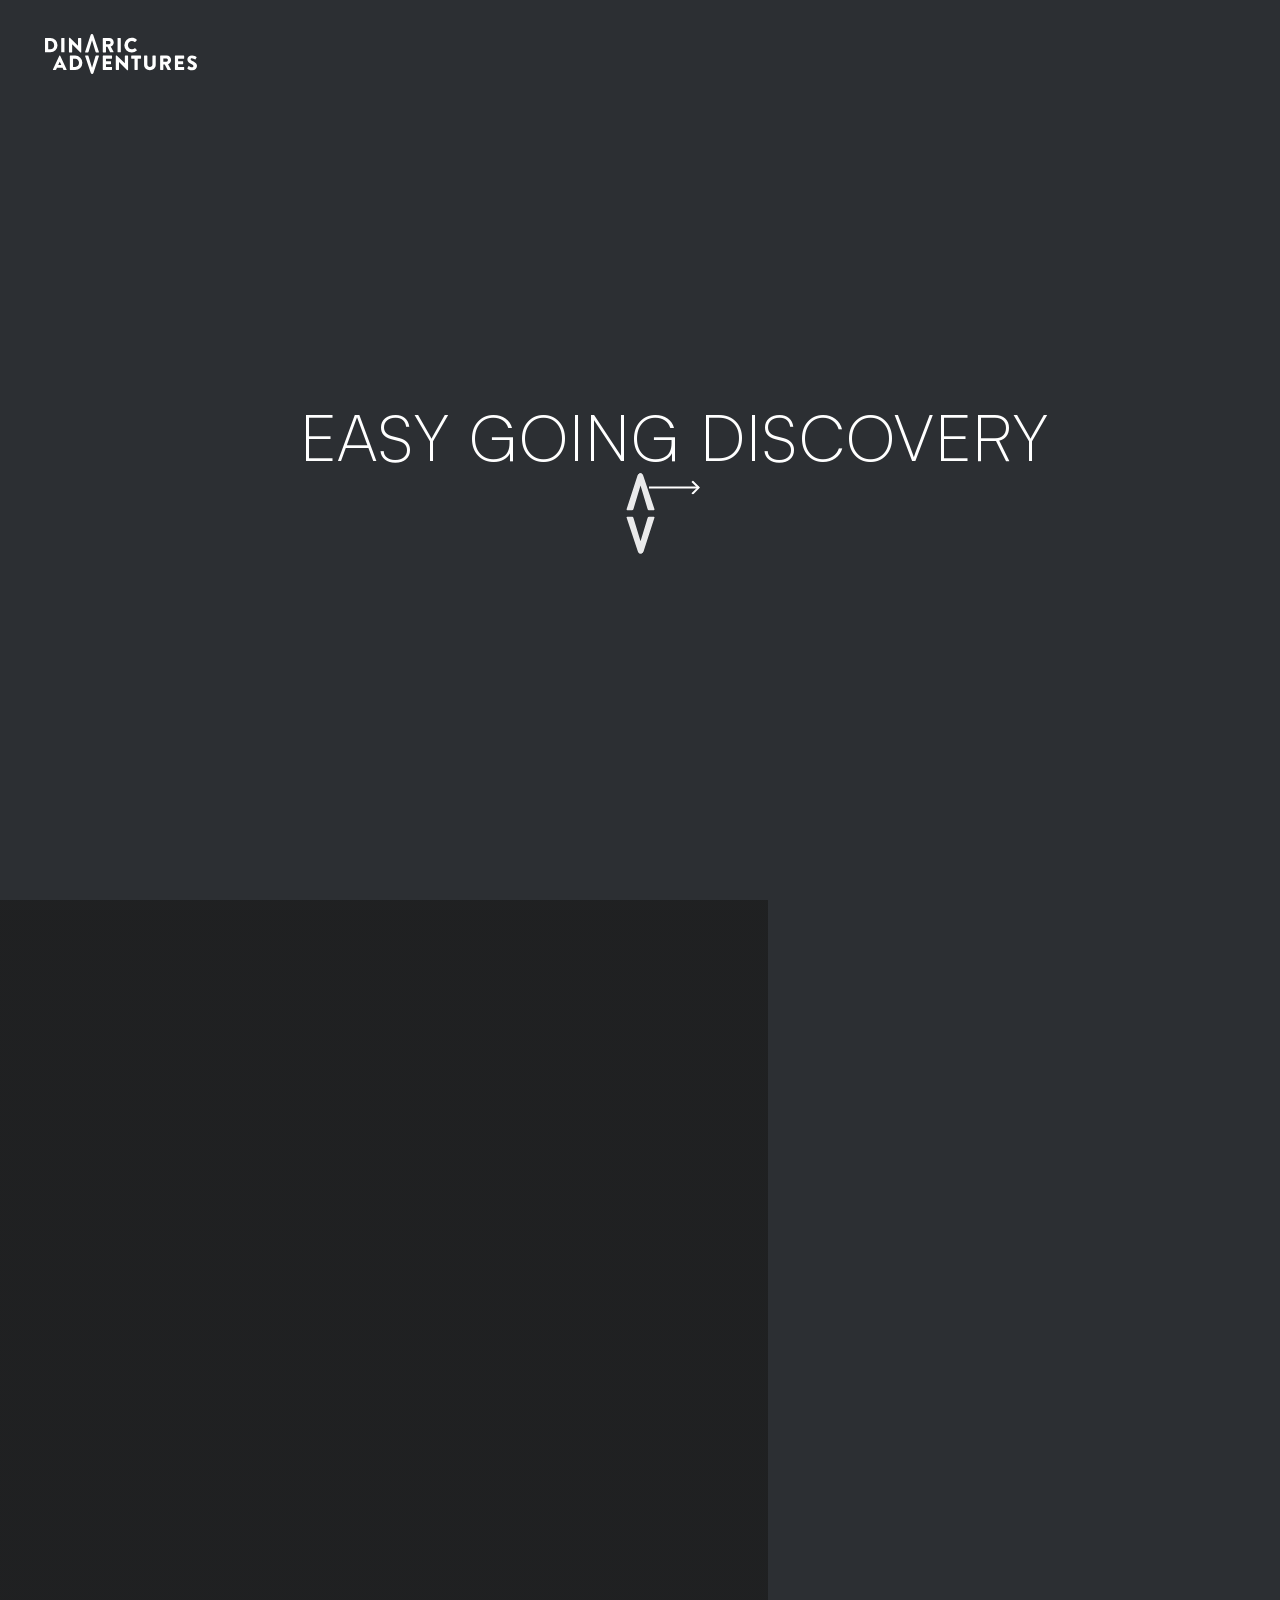
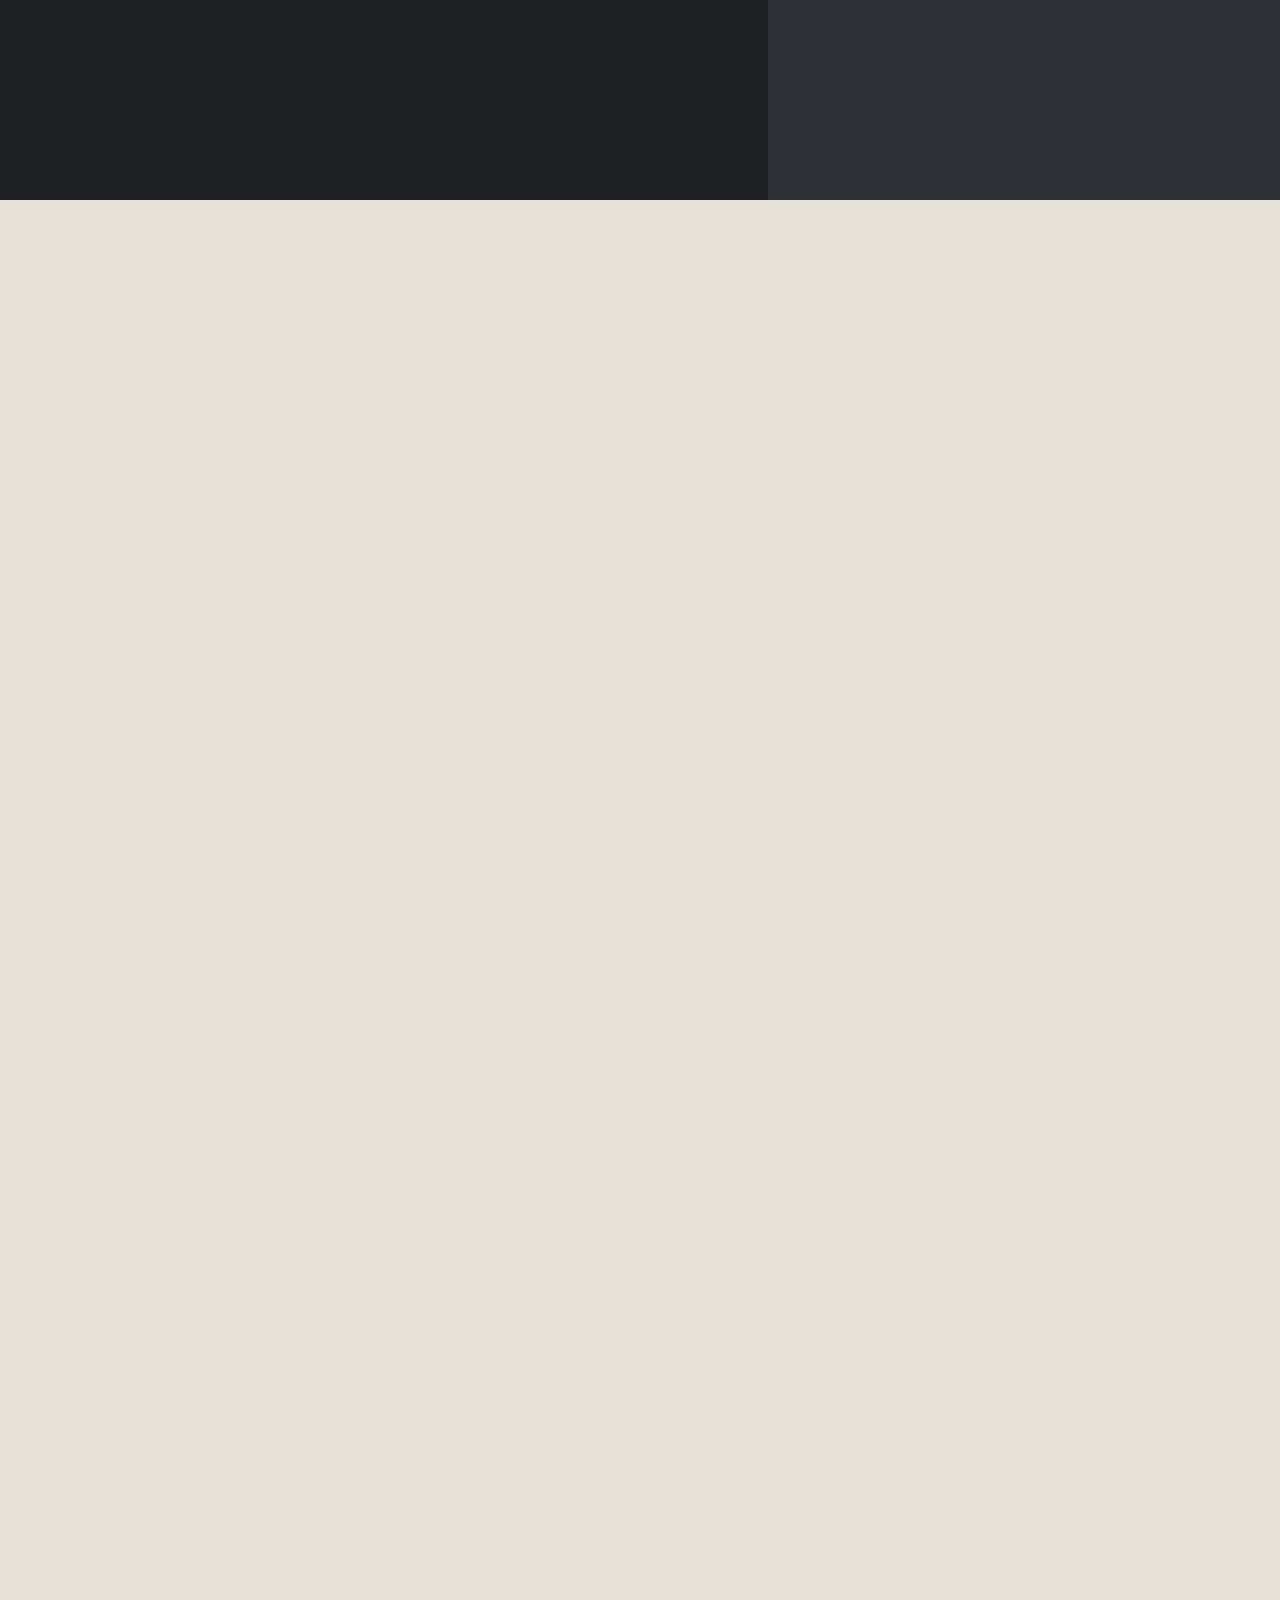
==== index.html @ a1df444c "remove home_enquire section from homepage" ====
<!DOCTYPE html>
<html lang="en-US" class="no-js">


<meta http-equiv="content-type" content="text/html;charset=UTF-8" />
<head>
<meta http-equiv="content-type" content="text/html;charset=UTF-8" />
  <meta http-equiv="ScreenOrientation" content="autoRotate:disabled">
  <meta name="viewport" content="width=device-width, initial-scale=1.0">
  <meta http-equiv="X-UA-Compatible" content="IE=edge">
  <title>Lorem Ipsum Dolor Sit Amet</title>
  <meta name="description" content="Premium journey design in lorem &amp; ipsum — curated stays, villas, private tours, signature moments, private drivers and concierge support." />
<!--Fonts Adobe-->
<link rel="preload" as="image" href="assets/images/logo-dinaric-vertical.svg" fetchpriority="high" type="image/svg+xml">
  <script>
    (function() {
      document.documentElement.className = 'js';
    })();
  </script>
<meta name='robots' content='index, follow, max-image-preview:large, max-snippet:-1, max-video-preview:-1' />




<style id='wp-img-auto-sizes-contain-inline-css' type='text/css'>
img:is([sizes=auto i],[sizes^="auto," i]){contain-intrinsic-size:3000px 1500px}
/*# sourceURL=wp-img-auto-sizes-contain-inline-css */
</style>
<style id='classic-theme-styles-inline-css' type='text/css'>
/*! This file is auto-generated */
.wp-block-button__link{color:#fff;background-color:#32373c;border-radius:9999px;box-shadow:none;text-decoration:none;padding:calc(.667em + 2px) calc(1.333em + 2px);font-size:1.125em}.wp-block-file__button{background:#32373c;color:#fff;text-decoration:none}
/*# sourceURL=/wp-includes/css/classic-themes.min.css */
</style>
<link rel='stylesheet' id='swiper-css' href='assets/css/swiper-bundle.min.css' type='text/css' media='all' />
<link rel='stylesheet' id='aos-css' href='assets/css/aos.css' type='text/css' media='all' />
<link rel='stylesheet' id='fancybox-css' href='assets/css/fancybox.css' type='text/css' media='all' />
<link rel='stylesheet' id='flatpickr-css' href='assets/css/flatpickr.min.css' type='text/css' media='all' />
<link rel='stylesheet' id='theme-css-css' href='assets/css/theme.css' type='text/css' media='all' />
<link rel='stylesheet' id='brand-fonts-css' href='assets/css/brand-fonts.css' type='text/css' media='all' />
<link rel='stylesheet' id='brand-theme-css' href='assets/css/brand-theme.css' type='text/css' media='all' />
<link rel='stylesheet' id='mode-selector-css' href='assets/css/mode-selector.css' type='text/css' media='all' />
<script type="text/javascript" fetchpriority="high" src="assets/js/jquery.min.js" id="jquery-js"></script>
<script type="text/javascript" defer src="assets/js/flatpickr.min.js" id="flatpickr-js"></script>
<script type="text/javascript" src="assets/js/swiper-bundle.min.js" id="swiper-js"></script>
<link rel="icon" href="assets/images/logo-dinaric-vertical.svg" sizes="32x32" type="image/svg+xml" />
<link rel="icon" href="assets/images/logo-dinaric-vertical.svg" sizes="192x192" type="image/svg+xml" />
<link rel="apple-touch-icon" href="assets/images/logo-dinaric-vertical.svg" />
<meta name="msapplication-TileImage" content="assets/images/logo-dinaric-vertical.svg" />
		<style type="text/css" id="wp-custom-css">
			/* #dialog-enquire #enquire-close {
position: absolute;
right: 50px;
top: 50px;
background-color: transparent;
border: none;
padding: 0px;
cursor: pointer;
z-index: 1;
} */
.thank_signature {
	text-align: center;
	font-family: "Satoshi", sans-serif!important;
	color: #B89A6A!important;
	font-size: 70px!important;
}

@media(max-width: 768px) {
	.thank_signature {
		font-size: 55px!important;
	}
}

#destination .wrapper .heading-wrappers .post-title {
	transition: all 1s ease-in-out;
}
#home_tours .pagination .progressbar-background{
	transition: width 1s ease-in-out!important;

}


#destination_page_featured {
	background-size:  cover;
}


.single-portfolio #portfolio_about .wrapper .floating-marquee .wrapperRollingText .rollingText {
	font-size: clamp(3.4375rem, calc(-4.625rem + 35.8333vw), 16.875rem);align-content}


.flatpickr-time input {
	font-size: 21px !important;
}

#newsletter_form {
	display: none;
}

/* #fd-form-6908b935591fe2485bd018ce {
display: none !important;
} */





#wpc-filter-range-form-4592 .wpc-filters-range-wrapper .wpc-filters-range-column.wpc-filters-range-min-column,
#wpc-filter-range-form-4592 .wpc-filters-range-wrapper .wpc-filters-range-column.wpc-filters-range-max-column {
	input {border: 0};
}
#newsletter_form p {
	font-family: "Satoshi", sans-serif;
}

fieldset.hidden-fields-container {
	border: none;
	padding: 0;
}

.page-template-tmpl_accommodation #resort-list .wrapper .front_filters .filter-set dialog#dialog-filter {
	height: 100%;
}

.page-template-tmpl_accommodation #resort-list .wrapper .front_filters .filter-set dialog#dialog-filter form .d-flex-form {
	height: calc(100vh - 150px - 2em);
}

body {
	-webkit-overflow-scrolling: touch;
}

/* .safari.keyboard .swiper-service dialog[open] {
bottom: 270px;
} */


body.single-resort #ask-your-concierge[data-villas] .inner-content .col-2 .col-left .signature {
	transform: translate(-45%, -50%) !important;
}

.grecaptcha-badge {
	display: none !important;
}


body.single-resort #ask-your-concierge[data-villas] {
		--text-clr: #2C2F33!important;
}

				</style>
		<style id='global-styles-inline-css' type='text/css'>
:root{--wp--preset--aspect-ratio--square: 1;--wp--preset--aspect-ratio--4-3: 4/3;--wp--preset--aspect-ratio--3-4: 3/4;--wp--preset--aspect-ratio--3-2: 3/2;--wp--preset--aspect-ratio--2-3: 2/3;--wp--preset--aspect-ratio--16-9: 16/9;--wp--preset--aspect-ratio--9-16: 9/16;--wp--preset--color--black: #000000;--wp--preset--color--cyan-bluish-gray: #abb8c3;--wp--preset--color--white: #ffffff;--wp--preset--color--pale-pink: #f78da7;--wp--preset--color--vivid-red: #cf2e2e;--wp--preset--color--luminous-vivid-orange: #ff6900;--wp--preset--color--luminous-vivid-amber: #fcb900;--wp--preset--color--light-green-cyan: #7bdcb5;--wp--preset--color--vivid-green-cyan: #00d084;--wp--preset--color--pale-cyan-blue: #8ed1fc;--wp--preset--color--vivid-cyan-blue: #0693e3;--wp--preset--color--vivid-purple: #9b51e0;--wp--preset--gradient--vivid-cyan-blue-to-vivid-purple: linear-gradient(135deg,rgb(6,147,227) 0%,rgb(155,81,224) 100%);--wp--preset--gradient--light-green-cyan-to-vivid-green-cyan: linear-gradient(135deg,rgb(122,220,180) 0%,rgb(0,208,130) 100%);--wp--preset--gradient--luminous-vivid-amber-to-luminous-vivid-orange: linear-gradient(135deg,rgb(252,185,0) 0%,rgb(255,105,0) 100%);--wp--preset--gradient--luminous-vivid-orange-to-vivid-red: linear-gradient(135deg,rgb(255,105,0) 0%,rgb(207,46,46) 100%);--wp--preset--gradient--very-light-gray-to-cyan-bluish-gray: linear-gradient(135deg,rgb(238,238,238) 0%,rgb(169,184,195) 100%);--wp--preset--gradient--cool-to-warm-spectrum: linear-gradient(135deg,rgb(74,234,220) 0%,rgb(151,120,209) 20%,rgb(207,42,186) 40%,rgb(238,44,130) 60%,rgb(251,105,98) 80%,rgb(254,248,76) 100%);--wp--preset--gradient--blush-light-purple: linear-gradient(135deg,rgb(255,206,236) 0%,rgb(152,150,240) 100%);--wp--preset--gradient--blush-bordeaux: linear-gradient(135deg,rgb(254,205,165) 0%,rgb(254,45,45) 50%,rgb(107,0,62) 100%);--wp--preset--gradient--luminous-dusk: linear-gradient(135deg,rgb(255,203,112) 0%,rgb(199,81,192) 50%,rgb(65,88,208) 100%);--wp--preset--gradient--pale-ocean: linear-gradient(135deg,rgb(255,245,203) 0%,rgb(182,227,212) 50%,rgb(51,167,181) 100%);--wp--preset--gradient--electric-grass: linear-gradient(135deg,rgb(202,248,128) 0%,rgb(113,206,126) 100%);--wp--preset--gradient--midnight: linear-gradient(135deg,rgb(2,3,129) 0%,rgb(40,116,252) 100%);--wp--preset--font-size--small: 13px;--wp--preset--font-size--medium: 20px;--wp--preset--font-size--large: 36px;--wp--preset--font-size--x-large: 42px;--wp--preset--spacing--20: 0.44rem;--wp--preset--spacing--30: 0.67rem;--wp--preset--spacing--40: 1rem;--wp--preset--spacing--50: 1.5rem;--wp--preset--spacing--60: 2.25rem;--wp--preset--spacing--70: 3.38rem;--wp--preset--spacing--80: 5.06rem;--wp--preset--shadow--natural: 6px 6px 9px rgba(0, 0, 0, 0.2);--wp--preset--shadow--deep: 12px 12px 50px rgba(0, 0, 0, 0.4);--wp--preset--shadow--sharp: 6px 6px 0px rgba(0, 0, 0, 0.2);--wp--preset--shadow--outlined: 6px 6px 0px -3px rgb(255, 255, 255), 6px 6px rgb(0, 0, 0);--wp--preset--shadow--crisp: 6px 6px 0px rgb(0, 0, 0);}:where(.is-layout-flex){gap: 0.5em;}:where(.is-layout-grid){gap: 0.5em;}body .is-layout-flex{display: flex;}.is-layout-flex{flex-wrap: wrap;align-items: center;}.is-layout-flex > :is(*, div){margin: 0;}body .is-layout-grid{display: grid;}.is-layout-grid > :is(*, div){margin: 0;}:where(.wp-block-columns.is-layout-flex){gap: 2em;}:where(.wp-block-columns.is-layout-grid){gap: 2em;}:where(.wp-block-post-template.is-layout-flex){gap: 1.25em;}:where(.wp-block-post-template.is-layout-grid){gap: 1.25em;}.has-black-color{color: var(--wp--preset--color--black) !important;}.has-cyan-bluish-gray-color{color: var(--wp--preset--color--cyan-bluish-gray) !important;}.has-white-color{color: var(--wp--preset--color--white) !important;}.has-pale-pink-color{color: var(--wp--preset--color--pale-pink) !important;}.has-vivid-red-color{color: var(--wp--preset--color--vivid-red) !important;}.has-luminous-vivid-orange-color{color: var(--wp--preset--color--luminous-vivid-orange) !important;}.has-luminous-vivid-amber-color{color: var(--wp--preset--color--luminous-vivid-amber) !important;}.has-light-green-cyan-color{color: var(--wp--preset--color--light-green-cyan) !important;}.has-vivid-green-cyan-color{color: var(--wp--preset--color--vivid-green-cyan) !important;}.has-pale-cyan-blue-color{color: var(--wp--preset--color--pale-cyan-blue) !important;}.has-vivid-cyan-blue-color{color: var(--wp--preset--color--vivid-cyan-blue) !important;}.has-vivid-purple-color{color: var(--wp--preset--color--vivid-purple) !important;}.has-black-background-color{background-color: var(--wp--preset--color--black) !important;}.has-cyan-bluish-gray-background-color{background-color: var(--wp--preset--color--cyan-bluish-gray) !important;}.has-white-background-color{background-color: var(--wp--preset--color--white) !important;}.has-pale-pink-background-color{background-color: var(--wp--preset--color--pale-pink) !important;}.has-vivid-red-background-color{background-color: var(--wp--preset--color--vivid-red) !important;}.has-luminous-vivid-orange-background-color{background-color: var(--wp--preset--color--luminous-vivid-orange) !important;}.has-luminous-vivid-amber-background-color{background-color: var(--wp--preset--color--luminous-vivid-amber) !important;}.has-light-green-cyan-background-color{background-color: var(--wp--preset--color--light-green-cyan) !important;}.has-vivid-green-cyan-background-color{background-color: var(--wp--preset--color--vivid-green-cyan) !important;}.has-pale-cyan-blue-background-color{background-color: var(--wp--preset--color--pale-cyan-blue) !important;}.has-vivid-cyan-blue-background-color{background-color: var(--wp--preset--color--vivid-cyan-blue) !important;}.has-vivid-purple-background-color{background-color: var(--wp--preset--color--vivid-purple) !important;}.has-black-border-color{border-color: var(--wp--preset--color--black) !important;}.has-cyan-bluish-gray-border-color{border-color: var(--wp--preset--color--cyan-bluish-gray) !important;}.has-white-border-color{border-color: var(--wp--preset--color--white) !important;}.has-pale-pink-border-color{border-color: var(--wp--preset--color--pale-pink) !important;}.has-vivid-red-border-color{border-color: var(--wp--preset--color--vivid-red) !important;}.has-luminous-vivid-orange-border-color{border-color: var(--wp--preset--color--luminous-vivid-orange) !important;}.has-luminous-vivid-amber-border-color{border-color: var(--wp--preset--color--luminous-vivid-amber) !important;}.has-light-green-cyan-border-color{border-color: var(--wp--preset--color--light-green-cyan) !important;}.has-vivid-green-cyan-border-color{border-color: var(--wp--preset--color--vivid-green-cyan) !important;}.has-pale-cyan-blue-border-color{border-color: var(--wp--preset--color--pale-cyan-blue) !important;}.has-vivid-cyan-blue-border-color{border-color: var(--wp--preset--color--vivid-cyan-blue) !important;}.has-vivid-purple-border-color{border-color: var(--wp--preset--color--vivid-purple) !important;}.has-vivid-cyan-blue-to-vivid-purple-gradient-background{background: var(--wp--preset--gradient--vivid-cyan-blue-to-vivid-purple) !important;}.has-light-green-cyan-to-vivid-green-cyan-gradient-background{background: var(--wp--preset--gradient--light-green-cyan-to-vivid-green-cyan) !important;}.has-luminous-vivid-amber-to-luminous-vivid-orange-gradient-background{background: var(--wp--preset--gradient--luminous-vivid-amber-to-luminous-vivid-orange) !important;}.has-luminous-vivid-orange-to-vivid-red-gradient-background{background: var(--wp--preset--gradient--luminous-vivid-orange-to-vivid-red) !important;}.has-very-light-gray-to-cyan-bluish-gray-gradient-background{background: var(--wp--preset--gradient--very-light-gray-to-cyan-bluish-gray) !important;}.has-cool-to-warm-spectrum-gradient-background{background: var(--wp--preset--gradient--cool-to-warm-spectrum) !important;}.has-blush-light-purple-gradient-background{background: var(--wp--preset--gradient--blush-light-purple) !important;}.has-blush-bordeaux-gradient-background{background: var(--wp--preset--gradient--blush-bordeaux) !important;}.has-luminous-dusk-gradient-background{background: var(--wp--preset--gradient--luminous-dusk) !important;}.has-pale-ocean-gradient-background{background: var(--wp--preset--gradient--pale-ocean) !important;}.has-electric-grass-gradient-background{background: var(--wp--preset--gradient--electric-grass) !important;}.has-midnight-gradient-background{background: var(--wp--preset--gradient--midnight) !important;}.has-small-font-size{font-size: var(--wp--preset--font-size--small) !important;}.has-medium-font-size{font-size: var(--wp--preset--font-size--medium) !important;}.has-large-font-size{font-size: var(--wp--preset--font-size--large) !important;}.has-x-large-font-size{font-size: var(--wp--preset--font-size--x-large) !important;}
/*# sourceURL=global-styles-inline-css */
</style>
</head>

<body data-mode-selector-autostart="true" class="home wp-singular page-template page-template-tmpl_home page-template-tmpl_home-php page page-id-1388 mode-selector-open mode-selector-forced">
  <!-- Pre-paint mode bootstrap: must run inline before overlay markup to avoid first-load flicker when a saved/shared view exists. -->
  <script>
    (function () {
      var key = 'view';
      var validViews = ['adventure', 'discovery'];
      var isValid = function (value) {
        return validViews.indexOf(value) > -1;
      };

      try {
        var queryView = null;
        try {
          queryView = new URLSearchParams(window.location.search).get(key);
        } catch (error) {
          queryView = null;
        }
        queryView = isValid(queryView) ? queryView : null;

        var storedView = localStorage.getItem(key);
        storedView = isValid(storedView) ? storedView : null;

        var view = queryView || storedView;
        if (view) {
          if (queryView) {
            localStorage.setItem(key, queryView);
          }
          document.body.classList.remove('mode-selector-open', 'mode-selector-forced');
          document.body.classList.add('mode-selector-skip-autostart', 'view-' + view);
          document.body.dataset.view = view;
        }
      } catch (error) {
        /* localStorage may be unavailable in private/restricted contexts */
      }
    })();
  </script>
  <div id="mode-selector-overlay" aria-label="Website mode selector">
    <section class="mode-selector-services">
      <div class="services_wrapper">
        <div class="service">
          <a href="#placeholder" data-mode-option="adventure">
            <h2 data-animate-heading>
              ADVENTURE FIRST            <svg xmlns="http://www.w3.org/2000/svg" width="50.987" height="14.208" viewBox="0 0 50.987 14.208">
                <g id="Group_2492" data-name="Group 2492" transform="translate(-1143 -7586.331)">
                  <g id="Icon_feather-arrow-right" data-name="Icon feather-arrow-right" transform="translate(1164.072 7575.435)">
                    <path id="Path_1604" data-name="Path 1604" d="M7.5,18H57.073" transform="translate(-28.573)" fill="none" stroke="#fff" stroke-linejoin="round" stroke-width="2" />
                    <path id="Path_1605" data-name="Path 1605" d="M18,7.5l6.4,6.4-6.4,6.4" transform="translate(4.103 4.103)" fill="none" stroke="#fff" stroke-width="2" />
                  </g>
                </g>
              </svg>
            </h2>
            <img width="1012" height="675" src="assets/images/dinaric-pool/img-133.jpg" class="attachment-large size-large" alt="Lorem Ipsum" decoding="async" srcset="assets/images/dinaric-pool/img-133.jpg 1012w, assets/images/dinaric-pool/img-131.jpg 500w, assets/images/dinaric-pool/img-132.jpg 768w" sizes="(max-width: 1012px) 100vw, 1012px" />
          </a>
        </div>
        <div class="service">
          <a href="#placeholder" data-mode-option="discovery">
            <h2 data-animate-heading>
              EASY GOING DISCOVERY            <svg xmlns="http://www.w3.org/2000/svg" width="50.987" height="14.208" viewBox="0 0 50.987 14.208">
                <g id="Group_2492" data-name="Group 2492" transform="translate(-1143 -7586.331)">
                  <g id="Icon_feather-arrow-right" data-name="Icon feather-arrow-right" transform="translate(1164.072 7575.435)">
                    <path id="Path_1604" data-name="Path 1604" d="M7.5,18H57.073" transform="translate(-28.573)" fill="none" stroke="#fff" stroke-linejoin="round" stroke-width="2" />
                    <path id="Path_1605" data-name="Path 1605" d="M18,7.5l6.4,6.4-6.4,6.4" transform="translate(4.103 4.103)" fill="none" stroke="#fff" stroke-width="2" />
                  </g>
                </g>
              </svg>
            </h2>
            <img width="1012" height="675" src="assets/images/dinaric-pool/img-018.jpg" class="attachment-large size-large" alt="Lorem Ipsum" decoding="async" srcset="assets/images/dinaric-pool/img-018.jpg 1012w, assets/images/dinaric-pool/img-016.jpg 500w, assets/images/dinaric-pool/img-017.jpg 768w" sizes="(max-width: 1012px) 100vw, 1012px" />
          </a>
        </div>
      </div>
    </section>
    <div class="mode-selector-compass" aria-hidden="true">
      <img src="assets/images/mode-selector/compass-arrow.svg" alt="">
    </div>
    <button id="mode-selector-close" class="mode-selector-close is-active" type="button" aria-label="Close mode selector">
      <span class="line"></span>
      <span class="line"></span>
      <span class="line"></span>
    </button>
  </div>
  

  <!-- <div class="site"> -->
      <header class="site-header">
      <div class="header_wrapper">
    <div class="wrapper">
          <div class="header_right mobile-menu-button-wrapper">
        <div class="menu_button_wrapper">
          <button class="menu_button" id="hamburger" aria-label="nav-menu">
            <span class="line"></span>
            <span class="line"></span>
            <span class="line"></span>
          </button>
        </div>
      </div>
      <div class="header_left">
        <a href="#placeholder" class="logo-wrapper">
          <img class="logo-img" src="assets/images/logo-dinaric-vertical.svg" alt="Lorem Logo" width="140" height="66">
        </a>
              </div>
          <div class="header_right">
        
        <div class="menu_button_wrapper">
          <button class="menu_button" id="hamburger" aria-label="nav-menu">
            <span class="line"></span>
            <span class="line"></span>
            <span class="line"></span>
          </button>
        </div>
        <button id="mode-selector-open" class="header-book mode-selector-trigger" type="button" aria-label="Open mode selector">
          <img class="mode-selector-trigger__icon" src="assets/images/mode-selector/mode-selector-trigger.svg" alt="" aria-hidden="true">
        </button>
      </div>
        </div>
  </div>
  <div class="headermenu">
    <div id="menu-image-container">
      <div class="default-bg" style="background-image: url('assets/images/dinaric-pool/img-015.jpg');"></div>
    </div>

    <div class="menu-left">
      <div class="menu-navigation-main-menu-container"><ul id="menu-navigation-main-menu" class="menu"><li id="menu-item-1974" class="menu-item menu-item-type-post_type menu-item-object-page menu-item-1974"><a href="#placeholder">Lorem Ipsum &#038; Dolor Sit<div class="item_image" data-image="assets/images/dinaric-pool/img-129.jpg"></div></a></li>
<li id="menu-item-1929" class="menu-item menu-item-type-post_type menu-item-object-page menu-item-1929"><a href="#placeholder">Amet Consectetur &#038; Adipiscing Elit<div class="item_image" data-image="assets/images/dinaric-pool/img-071.jpg"></div></a></li>
<li id="menu-item-2470" class="menu-item menu-item-type-post_type menu-item-object-page menu-item-2470"><a href="#placeholder">Sed Do &#038; Eiusmod Tempor<div class="item_image" data-image="assets/images/dinaric-pool/img-147.jpg"></div></a></li>
<li id="menu-item-2411" class="menu-item menu-item-type-post_type menu-item-object-page menu-item-2411"><a href="#placeholder">Incididunt &#038; Ut Labore<div class="item_image" data-image="assets/images/dinaric-pool/img-019.jpg"></div></a></li>
<li id="menu-item-11080" class="menu-item menu-item-type-post_type menu-item-object-page menu-item-11080"><a href="#placeholder">Dolore Magna Aliqua<div class="item_image" data-image="assets/images/dinaric-pool/img-130.jpg"></div></a></li>
<li id="menu-item-2003" class="menu-item menu-item-type-post_type menu-item-object-page menu-item-2003"><a href="#placeholder">Ut Enim Ad Minim<div class="item_image" data-image="assets/images/dinaric-pool/img-003.jpg"></div></a></li>
</ul></div>    </div>
    <div class="menu-right">
      <div class="menu-navigation-main-menu-container"><ul id="menu-navigation-main-menu-1" class="menu"><li class="menu-item menu-item-type-post_type menu-item-object-page menu-item-1974"><a href="#placeholder">Lorem Ipsum &#038; Dolor Sit</a></li>
<li class="menu-item menu-item-type-post_type menu-item-object-page menu-item-1929"><a href="#placeholder">Amet Consectetur &#038; Adipiscing Elit</a></li>
<li class="menu-item menu-item-type-post_type menu-item-object-page menu-item-2470"><a href="#placeholder">Sed Do &#038; Eiusmod Tempor</a></li>
<li class="menu-item menu-item-type-post_type menu-item-object-page menu-item-2411"><a href="#placeholder">Incididunt &#038; Ut Labore</a></li>
<li class="menu-item menu-item-type-post_type menu-item-object-page menu-item-11080"><a href="#placeholder">Dolore Magna Aliqua</a></li>
<li class="menu-item menu-item-type-post_type menu-item-object-page menu-item-2003"><a href="#placeholder">Ut Enim Ad Minim</a></li>
</ul></div>      <div class="menu-navigation-secondary-menu-container"><ul id="menu-navigation-secondary-menu" class="menu"><li id="menu-item-3485" class="menu-item menu-item-type-post_type menu-item-object-page menu-item-3485"><a href="#placeholder">Lorem Ipsum</a></li>
<li id="menu-item-4380" class="menu-item menu-item-type-post_type menu-item-object-page menu-item-4380"><a href="#placeholder">Dolor Sit</a></li>
<li id="menu-item-1933" class="menu-item menu-item-type-post_type menu-item-object-page menu-item-1933"><a href="#placeholder">Amet Elit</a></li>
<li id="menu-item-1932" class="menu-item menu-item-type-post_type menu-item-object-page menu-item-1932"><a href="#placeholder">Consectetur</a></li>
</ul></div>      <div class="menu-right-bottom">
        <div class="menu-contact">
                      <a href="#placeholder" target="_blank">Lorem.
              Phone Placeholder</a>
                                <a href="#placeholder" target="_blank">E.
              Email Placeholder</a>
                  </div>
        <div class="menu-socials">
                      <a class="link" data-social-text href="#placeholder" target="_blank">
              lorem            </a>
                                <a class="link" data-social-text href="#placeholder" target="_blank">
              ipsum            </a>
                                <a class="link" data-social-text href="#placeholder" target="_blank">
              dolor            </a>
                                <a class="link" data-social-text href="#placeholder" target="_blank">
              amet            </a>
                            </div>
      </div>
    </div>
  </div>
  </div>
  </header>

  <!-- Share Icon Start -->
    <!-- Share Icon End -->

  
  <div id="smooth-wrapper" class="site-content">
    <div id="smooth-content" class="primary content-area" style="padding-top: 1px; margin-top: -1px;">
<main id="main" class="site-main">
    <section id="home_featured">
  
                <div class="featured_background">
        <!--
        <video
          src="#placeholder-video"
          playsinline
          autoplay
          muted
          loop
          poster="assets/images/dinaric-pool/img-046.jpg">
        </video>
        -->
        <img class="featured-media-image" src="assets/images/dinaric-pool/img-046.jpg" alt="Featured background" loading="eager" fetchpriority="high">
            <div class="title">
        <h1 data-animate-heading>LOREM IPSUM<br>DOLOR SIT</h1>
      </div>

      <div class="link_url" data-aos="zoom-in" data-aos-duration="1200" data-aos-once="true">
        <a id="inspire-BtnOpen" class="inspire-open btn btn-white" data-aos="custom" data-aos-once="true" href="#placeholder">
          LOREM IPSUM DOLOR          <span class="left_brd"></span>
          <span class="right_brd"></span>
          <span class="top_brd"></span>
          <span class="bottom_brd"></span>
        </a>
      </div>
      </div>


    </section><section id="home_about">
      <div class="home_about_wrapper">
      <div class="image" data-aos="custom">
                  <img width="1280" height="1920" src="assets/images/dinaric-pool/img-150.jpg" class="home-about-img" alt="Lorem Ipsum" decoding="async" fetchpriority="high" srcset="assets/images/dinaric-pool/img-150.jpg 1280w" sizes="(max-width: 1280px) 100vw, 1280px" />              </div>
      <div class="info">
        <div class="title">
          <h2 data-animate-heading>LOREM IPSUM.<br>DOLOR SIT.</h2>
        </div>
        <div class="text" data-aos="fade-up" data-aos-duration="1200" data-aos-delay="500" data-aos-once="true">
          <p>Lorem ipsum dolor sit amet, consectetur adipiscing elit, sed do eiusmod tempor incididunt ut labore et dolore magna aliqua. Ut enim ad minim veniam, quis nostrud exercitation ullamco laboris nisi ut aliquip ex ea commodo consequat.</p>
          <a href="#placeholder" class="arrow_link white">
            <span>
              lorem ipsum              <svg xmlns="http://www.w3.org/2000/svg" width="50.987" height="14.208" viewBox="0 0 50.987 14.208">
                <g id="Group_2492" data-name="Group 2492" transform="translate(-1143 -7586.331)">
                  <g id="Icon_feather-arrow-right" data-name="Icon feather-arrow-right" transform="translate(1164.072 7575.435)">
                    <path id="Path_1604" data-name="Path 1604" d="M7.5,18H57.073" transform="translate(-28.573)" fill="none" stroke="#fff" stroke-linejoin="round" stroke-width="2"/>
                    <path id="Path_1605" data-name="Path 1605" d="M18,7.5l6.4,6.4-6.4,6.4" transform="translate(4.103 4.103)" fill="none" stroke="#fff" stroke-width="2"/>
                  </g>
                </g>
              </svg>
            </span>
          </a>
        </div>
      </div>
    </div>
  </section>
<section id="home_agents">
      <div class="home_agents">
      <div class="agent_left" data-speed="clamp(1.3)">
                  <img width="683" height="1024" src="assets/images/dinaric-pool/img-006.jpg" class="agent-left-img" alt="Lorem Ipsum" data-aos="zoom-in" data-aos-duration="1500" data-aos-once="true" decoding="async" srcset="assets/images/dinaric-pool/img-006.jpg 683w, assets/images/dinaric-pool/img-005.jpg 333w, assets/images/dinaric-pool/img-007.jpg 768w, assets/images/dinaric-pool/img-004.jpg 1024w, assets/images/dinaric-pool/img-008.jpg 1280w" sizes="(max-width: 683px) 100vw, 683px" />          <span>Lorem Ipsum</span>
              </div>

      <div class="info" data-aos="zoom-out" data-aos-duration="1500" data-aos-delay="200" data-aos-once="true">
        <div class="title">
          <h2 class="h1">LOREM IPSUM<br>DOLOR SIT AMET</h2>
        </div>
        <div class="text">
          <p>Lorem ipsum dolor sit amet, consectetur adipiscing elit, sed do eiusmod tempor incididunt ut labore et dolore magna aliqua. Ut enim ad minim veniam, quis nostrud exercitation ullamco laboris nisi ut aliquip ex ea commodo consequat.</p>
        </div>
      </div>

      <div class="agent_right" data-speed="clamp(1.3)">
                  <img width="683" height="1024" src="assets/images/dinaric-pool/img-003.jpg" class="agent-right-img" alt="Lorem Ipsum" data-aos="zoom-in" data-aos-duration="1500" data-aos-once="true" decoding="async" srcset="assets/images/dinaric-pool/img-003.jpg 683w, assets/images/dinaric-pool/img-002.jpg 333w, assets/images/dinaric-pool/img-004.jpg 768w, assets/images/dinaric-pool/img-001.jpg 1024w, assets/images/dinaric-pool/img-005.jpg 1280w" sizes="(max-width: 683px) 100vw, 683px" />          <span>Dolor Sit</span>
              </div>
    </div>
  </section>
   <section id="travel_experiences_slider" data-post-page>
      <div class="travel_swipe">
         <div class="swiper-wrapper">
                           <div class="swiper-slide" style="background-image:url('assets/images/dinaric-pool/img-060.jpg');">
                  <div class="title" data-aos="zoom-in" data-aos-once="true" data-aos-duration="1200" data-aos-easing="ease-in-out">
                     <h3 class="h1" data-animate-heading>
                        LOREM IPSUM DOLOR                     </h3>
                  </div>
                  <div class="image" data-aos-easing="ease-in-out">
                     <p class="crystal white">
                        Lorem ipsum dolor sit amet                     </p>
                     <img width="683" height="1024" src="assets/images/dinaric-pool/img-060.jpg" class="attachment-large size-large" alt="Lorem Ipsum" loading="lazy" decoding="async" srcset="assets/images/dinaric-pool/img-060.jpg 1280w" sizes="auto, (max-width: 683px) 100vw, 683px" />                  </div>
               </div>
                           <div class="swiper-slide" style="background-image:url('assets/images/dinaric-pool/img-082.jpg');">
                  <div class="title" data-aos="zoom-in" data-aos-once="true" data-aos-duration="1200" data-aos-easing="ease-in-out">
                     <h3 class="h1" data-animate-heading>
                        SIT AMET &amp; CONSECTETUR                     </h3>
                  </div>
                  <div class="image" data-aos-easing="ease-in-out">
                     <p class="crystal white">
                        Consectetur adipiscing elit                     </p>
                     <img width="1024" height="683" src="assets/images/dinaric-pool/img-082.jpg" class="attachment-large size-large" alt="Lorem Ipsum" loading="lazy" decoding="async" srcset="assets/images/dinaric-pool/img-082.jpg 1920w" sizes="auto, (max-width: 1024px) 100vw, 1024px" />                  </div>
               </div>
                           <div class="swiper-slide" style="background-image:url('assets/images/dinaric-pool/img-046.jpg');">
                  <div class="title" data-aos="zoom-in" data-aos-once="true" data-aos-duration="1200" data-aos-easing="ease-in-out">
                     <h3 class="h1" data-animate-heading>
                        ADIPISCING ELIT SED DO                     </h3>
                  </div>
                  <div class="image" data-aos-easing="ease-in-out">
                     <p class="crystal white">
                        Sed do eiusmod tempor                     </p>
                     <img width="1024" height="683" src="assets/images/dinaric-pool/img-046.jpg" class="attachment-large size-large" alt="Lorem Ipsum" loading="lazy" decoding="async" srcset="assets/images/dinaric-pool/img-046.jpg 1920w" sizes="auto, (max-width: 1024px) 100vw, 1024px" />                  </div>
               </div>
                           <div class="swiper-slide" style="background-image:url('assets/images/dinaric-pool/img-081.jpg');">
                  <div class="title" data-aos="zoom-in" data-aos-once="true" data-aos-duration="1200" data-aos-easing="ease-in-out">
                     <h3 class="h1" data-animate-heading>
                        EIUSMOD &amp; TEMPOR                     </h3>
                  </div>
                  <div class="image" data-aos-easing="ease-in-out">
                     <p class="crystal white">
                        Incididunt ut labore et dolore                     </p>
                     <img width="1024" height="683" src="assets/images/dinaric-pool/img-081.jpg" class="attachment-large size-large" alt="Lorem Ipsum" loading="lazy" decoding="async" srcset="assets/images/dinaric-pool/img-081.jpg 1920w" sizes="auto, (max-width: 1024px) 100vw, 1024px" />                  </div>
               </div>
                           <div class="swiper-slide" style="background-image:url('assets/images/dinaric-pool/img-102.jpg');">
                  <div class="title" data-aos="zoom-in" data-aos-once="true" data-aos-duration="1200" data-aos-easing="ease-in-out">
                     <h3 class="h1" data-animate-heading>
                        UT LABORE ET DOLORE                     </h3>
                  </div>
                  <div class="image" data-aos-easing="ease-in-out">
                     <p class="crystal white">
                        Magna aliqua ut enim ad minim                     </p>
                     <img width="683" height="1024" src="assets/images/dinaric-pool/img-102.jpg" class="attachment-large size-large" alt="Lorem Ipsum" loading="lazy" decoding="async" srcset="assets/images/dinaric-pool/img-102.jpg 1280w" sizes="auto, (max-width: 683px) 100vw, 683px" />                  </div>
               </div>
                     </div>
      </div>
      <div class="swiper_controls">
         <div class="swiper-button-prev">
            <img src="assets/images/arrow_left.svg"
               alt="Lorem Ipsum">
         </div>
         <div class="swiper-button-next">
            <img src="assets/images/arrow_right.svg"
               alt="Lorem Ipsum">
         </div>
      </div>
   </section>
<section id="home_accommodation">
      <div class="swiper accommodation_swipe" data-cursor-target data-cursor-text="DRAG" data-cursor-active-text="RELEASE">
      <div class="swiper-wrapper">
                  <div class="swiper-slide">
            <div class="left">
              <p data-aos="fade-left" data-aos-once="true" data-aos-duration="1200" data-aos-easing="ease-in-out">
                LOREM IPSUM              </p>
              <h2 class="h1" data-animate-heading data-aos="fade-up" data-aos-once="true" data-aos-duration="1200"
                data-aos-easing="ease-in-out">LOREM IPSUM<br>&amp; DOLOR SIT</h2>
              <div class="image" data-speed='clamp(0.95)'>
                                  <img width="683" height="1024" src="assets/images/dinaric-pool/img-115.jpg" class="attachment-large size-large" alt="Lorem Ipsum" decoding="async" srcset="assets/images/dinaric-pool/img-115.jpg 683w, assets/images/dinaric-pool/img-114.jpg 333w, assets/images/dinaric-pool/img-116.jpg 768w, assets/images/dinaric-pool/img-113.jpg 1024w, assets/images/dinaric-pool/img-117.jpg 1280w" sizes="(max-width: 683px) 100vw, 683px" />                                                  <img class="image-tablet" src="assets/images/dinaric-pool/img-120.jpg" alt="Lorem Ipsum">
                              </div>
            </div>
            <div class="right">
              <div class="image" data-speed="clamp(1.3)">
                                  <img width="683" height="1024" src="assets/images/dinaric-pool/img-120.jpg" class="attachment-large size-large" alt="Lorem Ipsum" decoding="async" srcset="assets/images/dinaric-pool/img-120.jpg 683w, assets/images/dinaric-pool/img-119.jpg 333w, assets/images/dinaric-pool/img-121.jpg 768w, assets/images/dinaric-pool/img-118.jpg 1024w, assets/images/dinaric-pool/img-122.jpg 1280w" sizes="(max-width: 683px) 100vw, 683px" />                              </div>
              <h4 data-animate-heading>Lorem ipsum dolor</h4>
              <div class="text">
                <p>Lorem ipsum dolor sit amet, consectetur adipiscing elit, sed do eiusmod tempor incididunt ut labore et dolore magna aliqua.
<br><br>
Ut enim ad minim veniam, quis nostrud exercitation ullamco laboris nisi ut aliquip ex ea commodo consequat.</p>
              </div>
              <a href="#placeholder" class="arrow_link black"><span>Lorem                  <svg xmlns="http://www.w3.org/2000/svg" width="50.987" height="14.208" viewBox="0 0 50.987 14.208">
                    <g id="Group_2492" data-name="Group 2492" transform="translate(-1143 -7586.331)">
                      <g id="Icon_feather-arrow-right" data-name="Icon feather-arrow-right" transform="translate(1164.072 7575.435)">
                        <path id="Path_1604" data-name="Path 1604" d="M7.5,18H57.073" transform="translate(-28.573)" fill="none" stroke="#2C2F33" stroke-linejoin="round" stroke-width="2" />
                        <path id="Path_1605" data-name="Path 1605" d="M18,7.5l6.4,6.4-6.4,6.4" transform="translate(4.103 4.103)" fill="none" stroke="#2C2F33" stroke-width="2" />
                      </g>
                    </g>
                  </svg>
                </span>
              </a>
            </div>
          </div>
                  <div class="swiper-slide">
            <div class="left">
              <p data-aos="fade-left" data-aos-once="true" data-aos-duration="1200" data-aos-easing="ease-in-out">
                LOREM IPSUM              </p>
              <h2 class="h1" data-animate-heading data-aos="fade-up" data-aos-once="true" data-aos-duration="1200"
                data-aos-easing="ease-in-out">LOREM IPSUM<br>&amp; DOLOR SIT</h2>
              <div class="image" data-speed='clamp(0.95)'>
                                  <img width="1024" height="683" src="assets/images/dinaric-pool/img-103.jpg" class="attachment-large size-large" alt="Lorem Ipsum" decoding="async" srcset="assets/images/dinaric-pool/img-103.jpg 1024w, assets/images/dinaric-pool/img-105.jpg 500w, assets/images/dinaric-pool/img-106.jpg 768w, assets/images/dinaric-pool/img-104.jpg 1536w, assets/images/dinaric-pool/img-107.jpg 1920w" sizes="(max-width: 1024px) 100vw, 1024px" />                                                  <img class="image-tablet" src="assets/images/dinaric-pool/img-108.jpg" alt="Lorem Ipsum">
                              </div>
            </div>
            <div class="right">
              <div class="image" data-speed="clamp(1.3)">
                                  <img width="1024" height="683" src="assets/images/dinaric-pool/img-108.jpg" class="attachment-large size-large" alt="Lorem Ipsum" decoding="async" srcset="assets/images/dinaric-pool/img-108.jpg 1024w, assets/images/dinaric-pool/img-110.jpg 500w, assets/images/dinaric-pool/img-111.jpg 768w, assets/images/dinaric-pool/img-109.jpg 1536w, assets/images/dinaric-pool/img-112.jpg 1920w" sizes="(max-width: 1024px) 100vw, 1024px" />                              </div>
              <h4 data-animate-heading>Sit amet consectetur</h4>
              <div class="text">
                <p>Lorem ipsum dolor sit amet, consectetur adipiscing elit, sed do eiusmod tempor incididunt ut labore et dolore magna aliqua.
<br><br>
Ut enim ad minim veniam, quis nostrud exercitation ullamco laboris nisi ut aliquip ex ea commodo consequat.</p>
              </div>
              <a href="#placeholder" class="arrow_link black"><span>Lorem                  <svg xmlns="http://www.w3.org/2000/svg" width="50.987" height="14.208" viewBox="0 0 50.987 14.208">
                    <g id="Group_2492" data-name="Group 2492" transform="translate(-1143 -7586.331)">
                      <g id="Icon_feather-arrow-right" data-name="Icon feather-arrow-right" transform="translate(1164.072 7575.435)">
                        <path id="Path_1604" data-name="Path 1604" d="M7.5,18H57.073" transform="translate(-28.573)" fill="none" stroke="#2C2F33" stroke-linejoin="round" stroke-width="2" />
                        <path id="Path_1605" data-name="Path 1605" d="M18,7.5l6.4,6.4-6.4,6.4" transform="translate(4.103 4.103)" fill="none" stroke="#2C2F33" stroke-width="2" />
                      </g>
                    </g>
                  </svg>
                </span>
              </a>
            </div>
          </div>
                  <div class="swiper-slide">
            <div class="left">
              <p data-aos="fade-left" data-aos-once="true" data-aos-duration="1200" data-aos-easing="ease-in-out">
                LOREM IPSUM              </p>
              <h2 class="h1" data-animate-heading data-aos="fade-up" data-aos-once="true" data-aos-duration="1200"
                data-aos-easing="ease-in-out">LOREM IPSUM<br>&amp; DOLOR SIT</h2>
              <div class="image" data-speed='clamp(0.95)'>
                                  <img width="683" height="1024" src="assets/images/dinaric-pool/img-150.jpg" class="attachment-large size-large" alt="Lorem Ipsum" decoding="async" srcset="assets/images/dinaric-pool/img-150.jpg 683w, assets/images/dinaric-pool/img-149.jpg 333w, assets/images/dinaric-pool/img-151.jpg 768w, assets/images/dinaric-pool/img-148.jpg 1024w, assets/images/dinaric-pool/img-152.jpg 1280w" sizes="(max-width: 683px) 100vw, 683px" />                                                  <img class="image-tablet" src="assets/images/dinaric-pool/img-153.jpg" alt="Lorem Ipsum">
                              </div>
            </div>
            <div class="right">
              <div class="image" data-speed="clamp(1.3)">
                                  <img width="1024" height="768" src="assets/images/dinaric-pool/img-153.jpg" class="attachment-large size-large" alt="Lorem Ipsum" decoding="async" srcset="assets/images/dinaric-pool/img-153.jpg 1024w, assets/images/dinaric-pool/img-155.jpg 500w, assets/images/dinaric-pool/img-156.jpg 768w, assets/images/dinaric-pool/img-154.jpg 1536w, assets/images/dinaric-pool/img-157.jpg 1920w" sizes="(max-width: 1024px) 100vw, 1024px" />                              </div>
              <h4 data-animate-heading>Adipiscing elit sed do</h4>
              <div class="text">
                <p>Lorem ipsum dolor sit amet, consectetur adipiscing elit, sed do eiusmod tempor incididunt ut labore et dolore magna aliqua.
<br><br>
Ut enim ad minim veniam, quis nostrud exercitation ullamco laboris nisi ut aliquip ex ea commodo consequat.</p>
              </div>
              <a href="#placeholder" class="arrow_link black"><span>Lorem                  <svg xmlns="http://www.w3.org/2000/svg" width="50.987" height="14.208" viewBox="0 0 50.987 14.208">
                    <g id="Group_2492" data-name="Group 2492" transform="translate(-1143 -7586.331)">
                      <g id="Icon_feather-arrow-right" data-name="Icon feather-arrow-right" transform="translate(1164.072 7575.435)">
                        <path id="Path_1604" data-name="Path 1604" d="M7.5,18H57.073" transform="translate(-28.573)" fill="none" stroke="#2C2F33" stroke-linejoin="round" stroke-width="2" />
                        <path id="Path_1605" data-name="Path 1605" d="M18,7.5l6.4,6.4-6.4,6.4" transform="translate(4.103 4.103)" fill="none" stroke="#2C2F33" stroke-width="2" />
                      </g>
                    </g>
                  </svg>
                </span>
              </a>
            </div>
          </div>
                  <div class="swiper-slide">
            <div class="left">
              <p data-aos="fade-left" data-aos-once="true" data-aos-duration="1200" data-aos-easing="ease-in-out">
                LOREM IPSUM              </p>
              <h2 class="h1" data-animate-heading data-aos="fade-up" data-aos-once="true" data-aos-duration="1200"
                data-aos-easing="ease-in-out">LOREM IPSUM<br>&amp; DOLOR SIT</h2>
              <div class="image" data-speed='clamp(0.95)'>
                                  <img width="1024" height="682" src="assets/images/dinaric-pool/img-031.jpg" class="attachment-large size-large" alt="Lorem Ipsum" decoding="async" srcset="assets/images/dinaric-pool/img-031.jpg 1024w, assets/images/dinaric-pool/img-033.jpg 500w, assets/images/dinaric-pool/img-034.jpg 768w, assets/images/dinaric-pool/img-032.jpg 1536w, assets/images/dinaric-pool/img-035.jpg 1801w" sizes="(max-width: 1024px) 100vw, 1024px" />                                                  <img class="image-tablet" src="assets/images/dinaric-pool/img-134.jpg" alt="Lorem Ipsum">
                              </div>
            </div>
            <div class="right">
              <div class="image" data-speed="clamp(1.3)">
                                  <img width="1024" height="819" src="assets/images/dinaric-pool/img-134.jpg" class="attachment-large size-large" alt="Lorem Ipsum" decoding="async" srcset="assets/images/dinaric-pool/img-134.jpg 1024w, assets/images/dinaric-pool/img-136.jpg 500w, assets/images/dinaric-pool/img-137.jpg 768w, assets/images/dinaric-pool/img-135.jpg 1536w, assets/images/dinaric-pool/img-138.jpg 1800w" sizes="(max-width: 1024px) 100vw, 1024px" />                              </div>
              <h4 data-animate-heading>Eiusmod tempor incididunt</h4>
              <div class="text">
                <p>Lorem ipsum dolor sit amet, consectetur adipiscing elit, sed do eiusmod tempor incididunt ut labore et dolore magna aliqua.
<br><br>
Ut enim ad minim veniam, quis nostrud exercitation ullamco laboris nisi ut aliquip ex ea commodo consequat.</p>
              </div>
              <a href="#placeholder" class="arrow_link black"><span>Lorem                  <svg xmlns="http://www.w3.org/2000/svg" width="50.987" height="14.208" viewBox="0 0 50.987 14.208">
                    <g id="Group_2492" data-name="Group 2492" transform="translate(-1143 -7586.331)">
                      <g id="Icon_feather-arrow-right" data-name="Icon feather-arrow-right" transform="translate(1164.072 7575.435)">
                        <path id="Path_1604" data-name="Path 1604" d="M7.5,18H57.073" transform="translate(-28.573)" fill="none" stroke="#2C2F33" stroke-linejoin="round" stroke-width="2" />
                        <path id="Path_1605" data-name="Path 1605" d="M18,7.5l6.4,6.4-6.4,6.4" transform="translate(4.103 4.103)" fill="none" stroke="#2C2F33" stroke-width="2" />
                      </g>
                    </g>
                  </svg>
                </span>
              </a>
            </div>
          </div>
                  <div class="swiper-slide">
            <div class="left">
              <p data-aos="fade-left" data-aos-once="true" data-aos-duration="1200" data-aos-easing="ease-in-out">
                LOREM IPSUM              </p>
              <h2 class="h1" data-animate-heading data-aos="fade-up" data-aos-once="true" data-aos-duration="1200"
                data-aos-easing="ease-in-out">LOREM IPSUM<br>&amp; DOLOR SIT</h2>
              <div class="image" data-speed='clamp(0.95)'>
                                  <img width="1024" height="768" src="assets/images/dinaric-pool/img-036.jpg" class="attachment-large size-large" alt="Lorem Ipsum" decoding="async" srcset="assets/images/dinaric-pool/img-036.jpg 1024w, assets/images/dinaric-pool/img-037.jpeg 500w, assets/images/dinaric-pool/img-038.jpg 768w, assets/images/dinaric-pool/img-039.jpg 1400w" sizes="(max-width: 1024px) 100vw, 1024px" />                                                  <img class="image-tablet" src="assets/images/dinaric-pool/img-125.jpg" alt="Lorem Ipsum">
                              </div>
            </div>
            <div class="right">
              <div class="image" data-speed="clamp(1.3)">
                                  <img width="1024" height="682" src="assets/images/dinaric-pool/img-125.jpg" class="attachment-large size-large" alt="Lorem Ipsum" decoding="async" srcset="assets/images/dinaric-pool/img-125.jpg 1024w, assets/images/dinaric-pool/img-126.jpg 500w, assets/images/dinaric-pool/img-127.jpg 768w, assets/images/dinaric-pool/img-128.jpg 1400w" sizes="(max-width: 1024px) 100vw, 1024px" />                              </div>
              <h4 data-animate-heading>Ut labore et dolore</h4>
              <div class="text">
                <p>Lorem ipsum dolor sit amet, consectetur adipiscing elit, sed do eiusmod tempor incididunt ut labore et dolore magna aliqua.
<br><br>
Ut enim ad minim veniam, quis nostrud exercitation ullamco laboris nisi ut aliquip ex ea commodo consequat.</p>
              </div>
              <a href="#placeholder" class="arrow_link black"><span>Lorem                  <svg xmlns="http://www.w3.org/2000/svg" width="50.987" height="14.208" viewBox="0 0 50.987 14.208">
                    <g id="Group_2492" data-name="Group 2492" transform="translate(-1143 -7586.331)">
                      <g id="Icon_feather-arrow-right" data-name="Icon feather-arrow-right" transform="translate(1164.072 7575.435)">
                        <path id="Path_1604" data-name="Path 1604" d="M7.5,18H57.073" transform="translate(-28.573)" fill="none" stroke="#2C2F33" stroke-linejoin="round" stroke-width="2" />
                        <path id="Path_1605" data-name="Path 1605" d="M18,7.5l6.4,6.4-6.4,6.4" transform="translate(4.103 4.103)" fill="none" stroke="#2C2F33" stroke-width="2" />
                      </g>
                    </g>
                  </svg>
                </span>
              </a>
            </div>
          </div>
              </div>
    </div>
    <div class="navigation">
      <div class="swiper-button-prev acc-nav">Lorem</div>
      <div class="swiper-button-next acc-nav">Ipsum</div>
    </div>

          <a href="#placeholder" target="_blank" style="text-align: center; align-self: center; display: block; color: #2C2F33; margin: 8vh auto;" class="underline-link"><span>Lorem Ipsum</span></a>
      </section>      <section id="home_tours">
        <div class="wrapper">
          <div class="navigation">
            <div class="swiper-button-prev tour-nav">Lorem</div>
            <div class="swiper-button-next tour-nav">Ipsum</div>
          </div>
          <div class="wrapper pagination" data-aos="fade-right" data-aos-duration="1200" data-aos-easing="ease-in-out" data-aos-once="true"></div>
          <div class="swiper experiences_home_swipe" data-cursor-target data-cursor-text="DRAG" data-cursor-active-text="RELEASE">
            <div class="swiper-wrapper">
                              <div class="swiper-slide">
                  <div class="left">
                    <div class="image" data-speed="clamp(0.8)">
                                              <img width="820" height="1024" src="assets/images/dinaric-pool/img-050.jpg" class="attachment-large size-large" alt="Lorem Ipsum" decoding="async" srcset="assets/images/dinaric-pool/img-050.jpg 820w, assets/images/dinaric-pool/img-048.jpg 400w, assets/images/dinaric-pool/img-049.jpg 768w, assets/images/dinaric-pool/img-051.jpg 1080w" sizes="(max-width: 820px) 100vw, 820px" />                                          </div>
                    <div class="text">
                      <h2 data-animate-heading>LOREM IPSUM & DOLORE MAGNA</h2>
                      <div class="info" data-speed="clamp(1.15)">
                        <h3 data-animate-heading>LOREM IPSUM<br>DOLOR SIT</h3>
                        <p>Lorem ipsum dolor sit amet.</p>
<p>Lorem ipsum dolor sit amet, consectetur adipiscing elit, sed do eiusmod tempor incididunt ut labore et dolore magna aliqua. Ut enim ad minim veniam, quis nostrud exercitation ullamco laboris nisi ut aliquip ex ea commodo consequat.</p>
                        <a href="#" class="arrow_link white">
                          <span>Lorem                            <svg xmlns="http://www.w3.org/2000/svg" width="50.987" height="14.208" viewBox="0 0 50.987 14.208">
                              <g id="Group_2492" data-name="Group 2492" transform="translate(-1143 -7586.331)">
                                <g id="Icon_feather-arrow-right" data-name="Icon feather-arrow-right" transform="translate(1164.072 7575.435)">
                                  <path id="Path_1604" data-name="Path 1604" d="M7.5,18H57.073" transform="translate(-28.573)" fill="none" stroke="#fff" stroke-linejoin="round" stroke-width="2" />
                                  <path id="Path_1605" data-name="Path 1605" d="M18,7.5l6.4,6.4-6.4,6.4" transform="translate(4.103 4.103)" fill="none" stroke="#fff" stroke-width="2" />
                                </g>
                              </g>
                            </svg>
                          </span>
                        </a>
                      </div>
                    </div>
                  </div>
                  <div class="right">
                                          <img width="1024" height="684" src="assets/images/dinaric-pool/img-065.jpg" class="attachment-large size-large" alt="Lorem Ipsum" decoding="async" srcset="assets/images/dinaric-pool/img-065.jpg 1024w, assets/images/dinaric-pool/img-063.jpg 500w, assets/images/dinaric-pool/img-064.jpg 768w" sizes="(max-width: 1024px) 100vw, 1024px" />                                        <div class="image">
                                              <img width="408" height="500" src="assets/images/dinaric-pool/img-143.jpg" class="small-middle" alt="Lorem Ipsum" data-speed="clamp(0.6)" decoding="async" srcset="assets/images/dinaric-pool/img-143.jpg 408w, assets/images/dinaric-pool/img-145.jpg 835w, assets/images/dinaric-pool/img-144.jpg 768w, assets/images/dinaric-pool/img-146.jpg 1080w" sizes="(max-width: 408px) 100vw, 408px" />                                          </div>
                  </div>
                </div>
                              <div class="swiper-slide">
                  <div class="left">
                    <div class="image" data-speed="clamp(0.8)">
                                              <img width="1024" height="793" src="assets/images/dinaric-pool/img-139.jpg" class="attachment-large size-large" alt="Lorem Ipsum" decoding="async" srcset="assets/images/dinaric-pool/img-139.jpg 1024w, assets/images/dinaric-pool/img-140.jpg 500w, assets/images/dinaric-pool/img-141.jpg 768w, assets/images/dinaric-pool/img-142.jpg 1033w" sizes="(max-width: 1024px) 100vw, 1024px" />                                          </div>
                    <div class="text">
                      <h2 data-animate-heading>LOREM IPSUM & DOLORE MAGNA</h2>
                      <div class="info" data-speed="clamp(1.15)">
                        <h3 data-animate-heading>SIT AMET<br>CONSECTETUR ELIT</h3>
                        <p>Consectetur adipiscing elit.</p>
<p>Lorem ipsum dolor sit amet, consectetur adipiscing elit, sed do eiusmod tempor incididunt ut labore et dolore magna aliqua. Ut enim ad minim veniam, quis nostrud exercitation ullamco laboris nisi ut aliquip ex ea commodo consequat.</p>
                        <a href="#" class="arrow_link white">
                          <span>Lorem                            <svg xmlns="http://www.w3.org/2000/svg" width="50.987" height="14.208" viewBox="0 0 50.987 14.208">
                              <g id="Group_2492" data-name="Group 2492" transform="translate(-1143 -7586.331)">
                                <g id="Icon_feather-arrow-right" data-name="Icon feather-arrow-right" transform="translate(1164.072 7575.435)">
                                  <path id="Path_1604" data-name="Path 1604" d="M7.5,18H57.073" transform="translate(-28.573)" fill="none" stroke="#fff" stroke-linejoin="round" stroke-width="2" />
                                  <path id="Path_1605" data-name="Path 1605" d="M18,7.5l6.4,6.4-6.4,6.4" transform="translate(4.103 4.103)" fill="none" stroke="#fff" stroke-width="2" />
                                </g>
                              </g>
                            </svg>
                          </span>
                        </a>
                      </div>
                    </div>
                  </div>
                  <div class="right">
                                          <img width="1024" height="768" src="assets/images/dinaric-pool/img-072.jpg" class="attachment-large size-large" alt="Lorem Ipsum" decoding="async" srcset="assets/images/dinaric-pool/img-072.jpg 1024w, assets/images/dinaric-pool/img-073.jpg 500w, assets/images/dinaric-pool/img-074.jpg 768w, assets/images/dinaric-pool/img-075.jpg 1158w" sizes="(max-width: 1024px) 100vw, 1024px" />                                        <div class="image">
                                              <img width="500" height="333" src="assets/images/dinaric-pool/img-021.jpg" class="small-middle" alt="Lorem Ipsum" data-speed="clamp(0.6)" decoding="async" srcset="assets/images/dinaric-pool/img-021.jpg 500w, assets/images/dinaric-pool/img-020.jpg 1024w, assets/images/dinaric-pool/img-022.jpg 768w, assets/images/dinaric-pool/img-023.jpg 1280w" sizes="(max-width: 500px) 100vw, 500px" />                                          </div>
                  </div>
                </div>
                              <div class="swiper-slide">
                  <div class="left">
                    <div class="image" data-speed="clamp(0.8)">
                                              <img width="683" height="1024" src="assets/images/dinaric-pool/img-041.jpg" class="attachment-large size-large" alt="Lorem Ipsum" decoding="async" srcset="assets/images/dinaric-pool/img-041.jpg 683w, assets/images/dinaric-pool/img-040.jpg 333w" sizes="(max-width: 683px) 100vw, 683px" />                                          </div>
                    <div class="text">
                      <h2 data-animate-heading>LOREM IPSUM & DOLORE MAGNA</h2>
                      <div class="info" data-speed="clamp(1.15)">
                        <h3 data-animate-heading>SED DO<br>EIUSMOD TEMPOR</h3>
                        <p>Sed do eiusmod tempor.</p>
<p>Lorem ipsum dolor sit amet, consectetur adipiscing elit, sed do eiusmod tempor incididunt ut labore et dolore magna aliqua. Ut enim ad minim veniam, quis nostrud exercitation ullamco laboris nisi ut aliquip ex ea commodo consequat.</p>
                        <a href="#" class="arrow_link white">
                          <span>Lorem                            <svg xmlns="http://www.w3.org/2000/svg" width="50.987" height="14.208" viewBox="0 0 50.987 14.208">
                              <g id="Group_2492" data-name="Group 2492" transform="translate(-1143 -7586.331)">
                                <g id="Icon_feather-arrow-right" data-name="Icon feather-arrow-right" transform="translate(1164.072 7575.435)">
                                  <path id="Path_1604" data-name="Path 1604" d="M7.5,18H57.073" transform="translate(-28.573)" fill="none" stroke="#fff" stroke-linejoin="round" stroke-width="2" />
                                  <path id="Path_1605" data-name="Path 1605" d="M18,7.5l6.4,6.4-6.4,6.4" transform="translate(4.103 4.103)" fill="none" stroke="#fff" stroke-width="2" />
                                </g>
                              </g>
                            </svg>
                          </span>
                        </a>
                      </div>
                    </div>
                  </div>
                  <div class="right">
                                          <img width="768" height="768" src="assets/images/dinaric-pool/img-079.jpg" class="attachment-large size-large" alt="Lorem Ipsum" decoding="async" srcset="assets/images/dinaric-pool/img-079.jpg 768w, assets/images/dinaric-pool/img-078.jpg 500w, assets/images/dinaric-pool/img-077.jpg 150w" sizes="(max-width: 768px) 100vw, 768px" />                                        <div class="image">
                                              <img width="500" height="403" src="assets/images/dinaric-pool/img-094.jpg" class="small-middle" alt="Lorem Ipsum" data-speed="clamp(0.6)" decoding="async" srcset="assets/images/dinaric-pool/img-094.jpg 500w, assets/images/dinaric-pool/img-093.jpg 1024w, assets/images/dinaric-pool/img-095.jpg 768w, assets/images/dinaric-pool/img-096.jpg 1313w" sizes="(max-width: 500px) 100vw, 500px" />                                          </div>
                  </div>
                </div>
                          </div>
          </div>
        </div>
                  <div class="discover-more-button-wrapper">
            <a href="#placeholder" target="_blank" class="underline-link white">
              <span>Lorem Ipsum</span>
            </a>
          </div>
              </section>
<section id="home_custom_holidays">
            <img width="682" height="1024" src="assets/images/dinaric-pool/img-090.jpg" class="image_right" alt="Lorem Ipsum" data-speed="clamp(1.2)" decoding="async" srcset="assets/images/dinaric-pool/img-090.jpg 682w, assets/images/dinaric-pool/img-089.jpg 333w, assets/images/dinaric-pool/img-091.jpg 768w, assets/images/dinaric-pool/img-088.jpg 1023w, assets/images/dinaric-pool/img-092.jpg 1279w" sizes="(max-width: 682px) 100vw, 682px" />        <div class="wrapper">
      <p class="subtitle">LOREM IPSUM DOLOR</p>
      <div class="info">
        <div class="image">
          <h2 class="h1" data-animate-heading data-speed="clamp(0.8)" style="z-index:1;">
            SIT AMET CONSECTETUR          </h2>
                      <img width="533" height="800" src="assets/images/dinaric-pool/img-002.jpg" class="attachment-large size-large" alt="Lorem Ipsum" data-aos="zoom-in" data-aos-once="true" data-aos-duration="1200" data-aos-easing="ease-in-out" decoding="async" srcset="assets/images/dinaric-pool/img-002.jpg 533w, assets/images/dinaric-pool/img-001.jpg 333w" sizes="(max-width: 533px) 100vw, 533px" />                  </div>
        <div class="text">
          <p>Lorem ipsum dolor sit amet, consectetur adipiscing elit, sed do eiusmod tempor incididunt ut labore et dolore magna aliqua. Ut enim ad minim veniam, quis nostrud exercitation ullamco laboris nisi ut aliquip ex ea commodo consequat.</p>
          <div class="link_center" data-aos="fade-up" data-aos-once="true" data-aos-duration="1200"
            data-aos-easing="ease-in-out">
            <a href="#placeholder" class="arrow_link black"><span>Lorem                <svg xmlns="http://www.w3.org/2000/svg" width="50.987" height="14.208" viewBox="0 0 50.987 14.208">
                  <g id="Group_2492" data-name="Group 2492" transform="translate(-1143 -7586.331)">
                    <g id="Icon_feather-arrow-right" data-name="Icon feather-arrow-right"
                      transform="translate(1164.072 7575.435)">
                      <path id="Path_1604" data-name="Path 1604" d="M7.5,18H57.073" transform="translate(-28.573)"
                        fill="none" stroke="#2C2F33" stroke-linejoin="round" stroke-width="2" />
                      <path id="Path_1605" data-name="Path 1605" d="M18,7.5l6.4,6.4-6.4,6.4"
                        transform="translate(4.103 4.103)" fill="none" stroke="#2C2F33" stroke-width="2" />
                    </g>
                  </g>
                </svg>
              </span>
            </a>
          </div>
        </div>
      </div>
    </div>
  </section>

   <section id="default_destination">
      <h2 class="section-heading">
         <a href="#placeholder">
            Lorem ipsum dolor         </a>
      </h2>

      <div class="wrapper">
         <div class="default-bg background-img"
           style="background-image: url('assets/images/dinaric-pool/img-080.jpg');"></div>

                     <div class="image-container background-img"
               style="background-image: url('assets/images/dinaric-pool/img-014.jpg');"></div>
                     <div class="image-container background-img"
               style="background-image: url('assets/images/dinaric-pool/img-006.jpg');"></div>
                     <div class="image-container background-img"
               style="background-image: url('assets/images/dinaric-pool/img-013.jpg');"></div>
                     <div class="image-container background-img"
               style="background-image: url('assets/images/dinaric-pool/img-009.jpg');"></div>
         
         <div class="heading-wrappers">
                           <h3 class="post-title"><a href="#placeholder">LOREM</a></h3>
                           <h3 class="post-title"><a href="#placeholder">IPSUM</a></h3>
                           <h3 class="post-title"><a href="#placeholder">DOLOR</a></h3>
                           <h3 class="post-title"><a href="#placeholder">AMET</a></h3>
                     </div>
      </div>
   </section>
<section id="home_travel_stories">
  <div class="home_travel_wrapper" data-aos="custom" data-aos-anchor-placement="top-center">
          <div class="image">
                  <img width="1024" height="685" src="assets/images/dinaric-pool/img-007.jpg" class="attachment-large size-large" alt="Lorem Ipsum" decoding="async" srcset="assets/images/dinaric-pool/img-007.jpg 1024w, assets/images/dinaric-pool/img-010.jpg 500w, assets/images/dinaric-pool/img-011.jpg 768w, assets/images/dinaric-pool/img-008.jpg 1536w, assets/images/dinaric-pool/img-009.jpg 2048w, assets/images/dinaric-pool/img-012.jpeg 1920w" sizes="(max-width: 1024px) 100vw, 1024px" />              </div>
      <div class="info" data-speed="clamp(0.8)">
        <div class="title">
          <h2>Lorem</h2>
          <span></span>
          <h2>Ipsum</h2>
        </div>
        <a href="#placeholder" class="link">Lorem Ipsum</a>
      </div>
      </div>
</section>
<section id="stories-instagram">
  <h3 class="wrapper">Lorem ipsum dolor sit amet</h3>
  <div class="swiper instagram-swiper">
    <div class="swiper-wrapper">
      <div class="swiper-slide">
        <a href="#placeholder">
          <img width="500" height="333" src="assets/images/dinaric-pool/img-001.jpg" class="attachment-medium size-medium" alt="Lorem Ipsum" decoding="async" />
        </a>
      </div>
      <div class="swiper-slide">
        <a href="#placeholder">
          <img width="500" height="333" src="assets/images/dinaric-pool/img-004.jpg" class="attachment-medium size-medium" alt="Lorem Ipsum" decoding="async" />
        </a>
      </div>
      <div class="swiper-slide">
        <a href="#placeholder">
          <img width="500" height="333" src="assets/images/dinaric-pool/img-006.jpg" class="attachment-medium size-medium" alt="Lorem Ipsum" decoding="async" />
        </a>
      </div>
      <div class="swiper-slide">
        <a href="#placeholder">
          <img width="500" height="333" src="assets/images/dinaric-pool/img-011.jpg" class="attachment-medium size-medium" alt="Lorem Ipsum" decoding="async" />
        </a>
      </div>
      <div class="swiper-slide">
        <a href="#placeholder">
          <img width="500" height="333" src="assets/images/dinaric-pool/img-031.jpg" class="attachment-medium size-medium" alt="Lorem Ipsum" decoding="async" />
        </a>
      </div>
      <div class="swiper-slide">
        <a href="#placeholder">
          <img width="500" height="333" src="assets/images/dinaric-pool/img-037.jpeg" class="attachment-medium size-medium" alt="Lorem Ipsum" decoding="async" />
        </a>
      </div>
      <div class="swiper-slide">
        <a href="#placeholder">
          <img width="500" height="333" src="assets/images/dinaric-pool/img-125.jpg" class="attachment-medium size-medium" alt="Lorem Ipsum" decoding="async" />
        </a>
      </div>
      <div class="swiper-slide">
        <a href="#placeholder">
          <img width="500" height="333" src="assets/images/dinaric-pool/img-126.jpg" class="attachment-medium size-medium" alt="Lorem Ipsum" decoding="async" />
        </a>
      </div>
      <div class="swiper-slide">
        <a href="#placeholder">
          <img width="500" height="333" src="assets/images/dinaric-pool/img-132.jpg" class="attachment-medium size-medium" alt="Lorem Ipsum" decoding="async" />
        </a>
      </div>
      <div class="swiper-slide">
        <a href="#placeholder">
          <img width="500" height="333" src="assets/images/dinaric-pool/img-136.jpg" class="attachment-medium size-medium" alt="Lorem Ipsum" decoding="async" />
        </a>
      </div>
    </div>
  </div>
</section>
</main><!-- .site-main -->
<footer class="site-footer" data-hide-elements>
    <div class="container-boxed site-footer__container text-center">  <div class="footer_wrapper" data-aos="fade-up" data-aos-duration="1000" data-aos-delay="400">
        <div class="footer-banner-wrapper">
      <div style="--count: 22" class="marquee-container">
        <div class="marquee-track">
                                                    <div class="marquee-card">
                  <img src="assets/images/logo-dinaric-vertical.svg" alt="">
                </div>
                              <div class="marquee-card">
                  <img src="assets/images/logo-dinaric-vertical.svg" alt="">
                </div>
                              <div class="marquee-card">
                  <img src="assets/images/logo-dinaric-vertical.svg" alt="">
                </div>
                              <div class="marquee-card">
                  <img src="assets/images/logo-dinaric-vertical.svg" alt="">
                </div>
                              <div class="marquee-card">
                  <img src="assets/images/logo-dinaric-vertical.svg" alt="">
                </div>
                              <div class="marquee-card">
                  <img src="assets/images/logo-dinaric-vertical.svg" alt="">
                </div>
                              <div class="marquee-card">
                  <img src="assets/images/logo-dinaric-vertical.svg" alt="">
                </div>
                              <div class="marquee-card">
                  <img src="assets/images/logo-dinaric-vertical.svg" alt="">
                </div>
                              <div class="marquee-card">
                  <img src="assets/images/logo-dinaric-vertical.svg" alt="">
                </div>
                              <div class="marquee-card">
                  <img src="assets/images/logo-dinaric-vertical.svg" alt="">
                </div>
                              <div class="marquee-card">
                  <img src="assets/images/logo-dinaric-vertical.svg" alt="">
                </div>
                                                        <div class="marquee-card">
                  <img src="assets/images/logo-dinaric-vertical.svg" alt="">
                </div>
                              <div class="marquee-card">
                  <img src="assets/images/logo-dinaric-vertical.svg" alt="">
                </div>
                              <div class="marquee-card">
                  <img src="assets/images/logo-dinaric-vertical.svg" alt="">
                </div>
                              <div class="marquee-card">
                  <img src="assets/images/logo-dinaric-vertical.svg" alt="">
                </div>
                              <div class="marquee-card">
                  <img src="assets/images/logo-dinaric-vertical.svg" alt="">
                </div>
                              <div class="marquee-card">
                  <img src="assets/images/logo-dinaric-vertical.svg" alt="">
                </div>
                              <div class="marquee-card">
                  <img src="assets/images/logo-dinaric-vertical.svg" alt="">
                </div>
                              <div class="marquee-card">
                  <img src="assets/images/logo-dinaric-vertical.svg" alt="">
                </div>
                              <div class="marquee-card">
                  <img src="assets/images/logo-dinaric-vertical.svg" alt="">
                </div>
                              <div class="marquee-card">
                  <img src="assets/images/logo-dinaric-vertical.svg" alt="">
                </div>
                              <div class="marquee-card">
                  <img src="assets/images/logo-dinaric-vertical.svg" alt="">
                </div>
                                            </div>
      </div>
    </div>

    <div class="footer-content-wrapper wrapper">

      <div class="footer_left">
        <a href="#placeholder" class="logo-text-wrapper">
          <img class="logo-img" src="assets/images/logo-dinaric-vertical.svg" alt="Lorem Logo">
        </a>


        <form id="newsletter_form" action="#">
          <p class="h5" data-animate-heading>Lorem ipsum dolor sit amet</p>
          <div class="newsletter_input_wrapper">
            <input placeholder="Lorem ipsum" type="text" name="newsletter_email" id="newsletter_email" required>
            <button type="submit">
              <img src="assets/images/newsletter_arrow.svg" alt="lorem ipsum">
            </button>
          </div>
        </form>
        <div class="footer-social-wrapper">
          <p class="h5" data-animate-heading>Lorem ipsum dolor</p>
          <div class="socials">
                          <a class="link" data-social-text href="#placeholder" target="_blank">
                lorem                <!-- social icon placeholder -->
              </a>
                                      <a class="link" data-social-text href="#placeholder" target="_blank">
                ipsum                <!-- social icon placeholder -->
              </a>
                                      <a class="link" data-social-text href="#placeholder" target="_blank">
                dolor                <!-- social icon placeholder -->
              </a>
                                      <a class="link" data-social-text href="#placeholder" target="_blank">
                amet                <!-- social icon placeholder -->
              </a>
          </div>
                </div>
      </div>

      <div class="footer_right">
        <div class="footer_contact">
                      <p>Lorem ipsum</p>
                                <p>Dolor sit amet</p>
                                <a href="#placeholder" target="_blank">Lorem.
              Phone Placeholder</a>
                                <a href="#placeholder" target="_blank">
              <span>Ipsum.</span>
              Email Placeholder</a>
                  </div>
        <div class="footer-nav-wrapper">
          <div class="footer-primary-menu">
            <p class="footer-menu-title">Lorem Ipsum</p>
            <div class="menu-footer-main-menu-container"><ul id="menu-footer-main-menu" class="menu"><li id="menu-item-3484" class="menu-item menu-item-type-post_type menu-item-object-page menu-item-3484"><a href="#placeholder">Lorem Ipsum</a></li>
<li id="menu-item-4387" class="menu-item menu-item-type-post_type menu-item-object-page menu-item-4387"><a href="#placeholder">Dolor Sit</a></li>
<li id="menu-item-3308" class="menu-item menu-item-type-post_type menu-item-object-page menu-item-3308"><a href="#placeholder">Sed do eiusmod</a></li>
<li id="menu-item-12114" class="menu-item menu-item-type-post_type menu-item-object-page menu-item-12114"><a href="#placeholder">Tempor incididunt</a></li>
<li id="menu-item-3307" class="menu-item menu-item-type-post_type menu-item-object-page menu-item-3307"><a href="#placeholder">Ut labore</a></li>
<li id="menu-item-5207" class="menu-item menu-item-type-post_type menu-item-object-page menu-item-5207"><a href="#placeholder">Consectetur</a></li>
</ul></div>          </div>
          <div class="footer-secondary-menu">
            <p class="footer-menu-title">Magna aliqua</p>
            <div class="menu-footer-secondary-menu-container"><ul id="menu-footer-secondary-menu" class="menu"><li id="menu-item-3869" class="menu-item menu-item-type-post_type menu-item-object-page menu-item-3869"><a href="#placeholder">Lorem Ipsum &#038; Dolor Sit</a></li>
<li id="menu-item-3871" class="menu-item menu-item-type-post_type menu-item-object-page menu-item-3871"><a href="#placeholder">Amet Consectetur &#038; Adipiscing Elit</a></li>
<li id="menu-item-3866" class="menu-item menu-item-type-post_type menu-item-object-page menu-item-3866"><a href="#placeholder">Sed Do &#038; Eiusmod Tempor</a></li>
<li id="menu-item-3867" class="menu-item menu-item-type-post_type menu-item-object-page menu-item-3867"><a href="#placeholder">Incididunt &#038; Ut Labore</a></li>
<li id="menu-item-11081" class="menu-item menu-item-type-post_type menu-item-object-page menu-item-11081"><a href="#placeholder">Dolore Magna Aliqua</a></li>
<li id="menu-item-3868" class="menu-item menu-item-type-post_type menu-item-object-page menu-item-3868"><a href="#placeholder">Ut enim</a></li>
</ul></div>          </div>
        </div>
      </div>
    </div>

    <div class="footer-bottom-wrapper wrapper">
      <div class="footer_bottom">
        <div class="copyright-info">
          &copy;2026. Lorem ipsum dolor sit amet.        </div>
        <div class="footer-bottom-links">
          <a href="#placeholder" target="_blank"
            rel="noopener">Lorem Ipsum</a>
          <div class="divider"></div>
          <a href="#placeholder" target="_blank"
          rel="noopener">Dolor Sit</a>
          <div class="divider"></div>
          <a href="#placeholder" target="_blank"
            rel="noopener">Amet Elit</a>
        </div>
        <div class="footer-bottom-lime">
          <p>Lorem ipsum dolor sit <a href="https://limecreative.gr/" target="_blank" rel="noopener"
              class="lime-link">Lorem</a></p>
        </div>
      </div>
    </div>
  </div>
</div>


</footer><!-- .site-footer -->
</div><!-- .content-area -->
</div><!-- .site-content -->
<script data-cfasync="false" src="assets/js/email-decode.min.js"></script>
                                <script type="text/javascript" src="assets/js/readmore.min.js" id="readMore-js"></script>
<script type="text/javascript" src="assets/js/fancybox.js" id="fancybox-js"></script>
<script type="text/javascript" src="assets/js/gsap.min.js" id="gsap-js"></script>
<script type="text/javascript" src="assets/js/ScrollTrigger.min.js" id="gsapScrollTrigger-js"></script>
<script type="text/javascript" src="assets/js/ScrollToPlugin.min.js" id="gsapScrollToPlugin-js"></script>
<script type="text/javascript" src="assets/js/DrawSVGPlugin.min.js" id="gsapDrawSVGPlugin-js"></script>
<script type="text/javascript" src="assets/js/ScrollSmoother.min.js" id="gsapScrollSmoother-js"></script>
<script type="text/javascript" src="assets/js/SplitText.min.js" id="gsapSplitText-js"></script>
<script type="text/javascript" src="assets/js/Observer.min.js" id="gsap_Observer-js"></script>
<script type="text/javascript" src="assets/js/bundle.js" id="theme-js-js"></script>
<script type="text/javascript" src="assets/js/mode-selector.js" id="mode-selector-js"></script>

</body>


</html>
---- assets/css/flatpickr.min.css ----
.flatpickr-calendar{background:transparent;opacity:0;display:none;text-align:center;visibility:hidden;padding:0;-webkit-animation:none;animation:none;direction:ltr;border:0;font-size:14px;line-height:24px;border-radius:5px;position:absolute;width:307.875px;-webkit-box-sizing:border-box;box-sizing:border-box;-ms-touch-action:manipulation;touch-action:manipulation;background:#fff;-webkit-box-shadow:1px 0 0 #e6e6e6,-1px 0 0 #e6e6e6,0 1px 0 #e6e6e6,0 -1px 0 #e6e6e6,0 3px 13px rgba(0,0,0,0.08);box-shadow:1px 0 0 #e6e6e6,-1px 0 0 #e6e6e6,0 1px 0 #e6e6e6,0 -1px 0 #e6e6e6,0 3px 13px rgba(0,0,0,0.08)}.flatpickr-calendar.open,.flatpickr-calendar.inline{opacity:1;max-height:640px;visibility:visible}.flatpickr-calendar.open{display:inline-block;z-index:99999}.flatpickr-calendar.animate.open{-webkit-animation:fpFadeInDown 300ms cubic-bezier(.23,1,.32,1);animation:fpFadeInDown 300ms cubic-bezier(.23,1,.32,1)}.flatpickr-calendar.inline{display:block;position:relative;top:2px}.flatpickr-calendar.static{position:absolute;top:calc(100% + 2px)}.flatpickr-calendar.static.open{z-index:999;display:block}.flatpickr-calendar.multiMonth .flatpickr-days .dayContainer:nth-child(n+1) .flatpickr-day.inRange:nth-child(7n+7){-webkit-box-shadow:none !important;box-shadow:none !important}.flatpickr-calendar.multiMonth .flatpickr-days .dayContainer:nth-child(n+2) .flatpickr-day.inRange:nth-child(7n+1){-webkit-box-shadow:-2px 0 0 #e6e6e6,5px 0 0 #e6e6e6;box-shadow:-2px 0 0 #e6e6e6,5px 0 0 #e6e6e6}.flatpickr-calendar .hasWeeks .dayContainer,.flatpickr-calendar .hasTime .dayContainer{border-bottom:0;border-bottom-right-radius:0;border-bottom-left-radius:0}.flatpickr-calendar .hasWeeks .dayContainer{border-left:0}.flatpickr-calendar.hasTime .flatpickr-time{height:40px;border-top:1px solid #e6e6e6}.flatpickr-calendar.noCalendar.hasTime .flatpickr-time{height:auto}.flatpickr-calendar:before,.flatpickr-calendar:after{position:absolute;display:block;pointer-events:none;border:solid transparent;content:'';height:0;width:0;left:22px}.flatpickr-calendar.rightMost:before,.flatpickr-calendar.arrowRight:before,.flatpickr-calendar.rightMost:after,.flatpickr-calendar.arrowRight:after{left:auto;right:22px}.flatpickr-calendar.arrowCenter:before,.flatpickr-calendar.arrowCenter:after{left:50%;right:50%}.flatpickr-calendar:before{border-width:5px;margin:0 -5px}.flatpickr-calendar:after{border-width:4px;margin:0 -4px}.flatpickr-calendar.arrowTop:before,.flatpickr-calendar.arrowTop:after{bottom:100%}.flatpickr-calendar.arrowTop:before{border-bottom-color:#e6e6e6}.flatpickr-calendar.arrowTop:after{border-bottom-color:#fff}.flatpickr-calendar.arrowBottom:before,.flatpickr-calendar.arrowBottom:after{top:100%}.flatpickr-calendar.arrowBottom:before{border-top-color:#e6e6e6}.flatpickr-calendar.arrowBottom:after{border-top-color:#fff}.flatpickr-calendar:focus{outline:0}.flatpickr-wrapper{position:relative;display:inline-block}.flatpickr-months{display:-webkit-box;display:-webkit-flex;display:-ms-flexbox;display:flex}.flatpickr-months .flatpickr-month{background:transparent;color:rgba(0,0,0,0.9);fill:rgba(0,0,0,0.9);height:34px;line-height:1;text-align:center;position:relative;-webkit-user-select:none;-moz-user-select:none;-ms-user-select:none;user-select:none;overflow:hidden;-webkit-box-flex:1;-webkit-flex:1;-ms-flex:1;flex:1}.flatpickr-months .flatpickr-prev-month,.flatpickr-months .flatpickr-next-month{-webkit-user-select:none;-moz-user-select:none;-ms-user-select:none;user-select:none;text-decoration:none;cursor:pointer;position:absolute;top:0;height:34px;padding:10px;z-index:3;color:rgba(0,0,0,0.9);fill:rgba(0,0,0,0.9)}.flatpickr-months .flatpickr-prev-month.flatpickr-disabled,.flatpickr-months .flatpickr-next-month.flatpickr-disabled{display:none}.flatpickr-months .flatpickr-prev-month i,.flatpickr-months .flatpickr-next-month i{position:relative}.flatpickr-months .flatpickr-prev-month.flatpickr-prev-month,.flatpickr-months .flatpickr-next-month.flatpickr-prev-month{/*
      /*rtl:begin:ignore*/left:0/*
      /*rtl:end:ignore*/}/*
      /*rtl:begin:ignore*/
/*
      /*rtl:end:ignore*/
.flatpickr-months .flatpickr-prev-month.flatpickr-next-month,.flatpickr-months .flatpickr-next-month.flatpickr-next-month{/*
      /*rtl:begin:ignore*/right:0/*
      /*rtl:end:ignore*/}/*
      /*rtl:begin:ignore*/
/*
      /*rtl:end:ignore*/
.flatpickr-months .flatpickr-prev-month:hover,.flatpickr-months .flatpickr-next-month:hover{color:#959ea9}.flatpickr-months .flatpickr-prev-month:hover svg,.flatpickr-months .flatpickr-next-month:hover svg{fill:#f64747}.flatpickr-months .flatpickr-prev-month svg,.flatpickr-months .flatpickr-next-month svg{width:14px;height:14px}.flatpickr-months .flatpickr-prev-month svg path,.flatpickr-months .flatpickr-next-month svg path{-webkit-transition:fill .1s;transition:fill .1s;fill:inherit}.numInputWrapper{position:relative;height:auto}.numInputWrapper input,.numInputWrapper span{display:inline-block}.numInputWrapper input{width:100%}.numInputWrapper input::-ms-clear{display:none}.numInputWrapper input::-webkit-outer-spin-button,.numInputWrapper input::-webkit-inner-spin-button{margin:0;-webkit-appearance:none}.numInputWrapper span{position:absolute;right:0;width:14px;padding:0 4px 0 2px;height:50%;line-height:50%;opacity:0;cursor:pointer;border:1px solid rgba(57,57,57,0.15);-webkit-box-sizing:border-box;box-sizing:border-box}.numInputWrapper span:hover{background:rgba(0,0,0,0.1)}.numInputWrapper span:active{background:rgba(0,0,0,0.2)}.numInputWrapper span:after{display:block;content:"";position:absolute}.numInputWrapper span.arrowUp{top:0;border-bottom:0}.numInputWrapper span.arrowUp:after{border-left:4px solid transparent;border-right:4px solid transparent;border-bottom:4px solid rgba(57,57,57,0.6);top:26%}.numInputWrapper span.arrowDown{top:50%}.numInputWrapper span.arrowDown:after{border-left:4px solid transparent;border-right:4px solid transparent;border-top:4px solid rgba(57,57,57,0.6);top:40%}.numInputWrapper span svg{width:inherit;height:auto}.numInputWrapper span svg path{fill:rgba(0,0,0,0.5)}.numInputWrapper:hover{background:rgba(0,0,0,0.05)}.numInputWrapper:hover span{opacity:1}.flatpickr-current-month{font-size:135%;line-height:inherit;font-weight:300;color:inherit;position:absolute;width:75%;left:12.5%;padding:7.48px 0 0 0;line-height:1;height:34px;display:inline-block;text-align:center;-webkit-transform:translate3d(0,0,0);transform:translate3d(0,0,0)}.flatpickr-current-month span.cur-month{font-family:inherit;font-weight:700;color:inherit;display:inline-block;margin-left:.5ch;padding:0}.flatpickr-current-month span.cur-month:hover{background:rgba(0,0,0,0.05)}.flatpickr-current-month .numInputWrapper{width:6ch;width:7ch\0;display:inline-block}.flatpickr-current-month .numInputWrapper span.arrowUp:after{border-bottom-color:rgba(0,0,0,0.9)}.flatpickr-current-month .numInputWrapper span.arrowDown:after{border-top-color:rgba(0,0,0,0.9)}.flatpickr-current-month input.cur-year{background:transparent;-webkit-box-sizing:border-box;box-sizing:border-box;color:inherit;cursor:text;padding:0 0 0 .5ch;margin:0;display:inline-block;font-size:inherit;font-family:inherit;font-weight:300;line-height:inherit;height:auto;border:0;border-radius:0;vertical-align:initial;-webkit-appearance:textfield;-moz-appearance:textfield;appearance:textfield}.flatpickr-current-month input.cur-year:focus{outline:0}.flatpickr-current-month input.cur-year[disabled],.flatpickr-current-month input.cur-year[disabled]:hover{font-size:100%;color:rgba(0,0,0,0.5);background:transparent;pointer-events:none}.flatpickr-current-month .flatpickr-monthDropdown-months{appearance:menulist;background:transparent;border:none;border-radius:0;box-sizing:border-box;color:inherit;cursor:pointer;font-size:inherit;font-family:inherit;font-weight:300;height:auto;line-height:inherit;margin:-1px 0 0 0;outline:none;padding:0 0 0 .5ch;position:relative;vertical-align:initial;-webkit-box-sizing:border-box;-webkit-appearance:menulist;-moz-appearance:menulist;width:auto}.flatpickr-current-month .flatpickr-monthDropdown-months:focus,.flatpickr-current-month .flatpickr-monthDropdown-months:active{outline:none}.flatpickr-current-month .flatpickr-monthDropdown-months:hover{background:rgba(0,0,0,0.05)}.flatpickr-current-month .flatpickr-monthDropdown-months .flatpickr-monthDropdown-month{background-color:transparent;outline:none;padding:0}.flatpickr-weekdays{background:transparent;text-align:center;overflow:hidden;width:100%;display:-webkit-box;display:-webkit-flex;display:-ms-flexbox;display:flex;-webkit-box-align:center;-webkit-align-items:center;-ms-flex-align:center;align-items:center;height:28px}.flatpickr-weekdays .flatpickr-weekdaycontainer{display:-webkit-box;display:-webkit-flex;display:-ms-flexbox;display:flex;-webkit-box-flex:1;-webkit-flex:1;-ms-flex:1;flex:1}span.flatpickr-weekday{cursor:default;font-size:90%;background:transparent;color:rgba(0,0,0,0.54);line-height:1;margin:0;text-align:center;display:block;-webkit-box-flex:1;-webkit-flex:1;-ms-flex:1;flex:1;font-weight:bolder}.dayContainer,.flatpickr-weeks{padding:1px 0 0 0}.flatpickr-days{position:relative;overflow:hidden;display:-webkit-box;display:-webkit-flex;display:-ms-flexbox;display:flex;-webkit-box-align:start;-webkit-align-items:flex-start;-ms-flex-align:start;align-items:flex-start;width:307.875px}.flatpickr-days:focus{outline:0}.dayContainer{padding:0;outline:0;text-align:left;width:307.875px;min-width:307.875px;max-width:307.875px;-webkit-box-sizing:border-box;box-sizing:border-box;display:inline-block;display:-ms-flexbox;display:-webkit-box;display:-webkit-flex;display:flex;-webkit-flex-wrap:wrap;flex-wrap:wrap;-ms-flex-wrap:wrap;-ms-flex-pack:justify;-webkit-justify-content:space-around;justify-content:space-around;-webkit-transform:translate3d(0,0,0);transform:translate3d(0,0,0);opacity:1}.dayContainer + .dayContainer{-webkit-box-shadow:-1px 0 0 #e6e6e6;box-shadow:-1px 0 0 #e6e6e6}.flatpickr-day{background:none;border:1px solid transparent;border-radius:150px;-webkit-box-sizing:border-box;box-sizing:border-box;color:#393939;cursor:pointer;font-weight:400;width:14.2857143%;-webkit-flex-basis:14.2857143%;-ms-flex-preferred-size:14.2857143%;flex-basis:14.2857143%;max-width:39px;height:39px;line-height:39px;margin:0;display:inline-block;position:relative;-webkit-box-pack:center;-webkit-justify-content:center;-ms-flex-pack:center;justify-content:center;text-align:center}.flatpickr-day.inRange,.flatpickr-day.prevMonthDay.inRange,.flatpickr-day.nextMonthDay.inRange,.flatpickr-day.today.inRange,.flatpickr-day.prevMonthDay.today.inRange,.flatpickr-day.nextMonthDay.today.inRange,.flatpickr-day:hover,.flatpickr-day.prevMonthDay:hover,.flatpickr-day.nextMonthDay:hover,.flatpickr-day:focus,.flatpickr-day.prevMonthDay:focus,.flatpickr-day.nextMonthDay:focus{cursor:pointer;outline:0;background:#e6e6e6;border-color:#e6e6e6}.flatpickr-day.today{border-color:#959ea9}.flatpickr-day.today:hover,.flatpickr-day.today:focus{border-color:#959ea9;background:#959ea9;color:#fff}.flatpickr-day.selected,.flatpickr-day.startRange,.flatpickr-day.endRange,.flatpickr-day.selected.inRange,.flatpickr-day.startRange.inRange,.flatpickr-day.endRange.inRange,.flatpickr-day.selected:focus,.flatpickr-day.startRange:focus,.flatpickr-day.endRange:focus,.flatpickr-day.selected:hover,.flatpickr-day.startRange:hover,.flatpickr-day.endRange:hover,.flatpickr-day.selected.prevMonthDay,.flatpickr-day.startRange.prevMonthDay,.flatpickr-day.endRange.prevMonthDay,.flatpickr-day.selected.nextMonthDay,.flatpickr-day.startRange.nextMonthDay,.flatpickr-day.endRange.nextMonthDay{background:#569ff7;-webkit-box-shadow:none;box-shadow:none;color:#fff;border-color:#569ff7}.flatpickr-day.selected.startRange,.flatpickr-day.startRange.startRange,.flatpickr-day.endRange.startRange{border-radius:50px 0 0 50px}.flatpickr-day.selected.endRange,.flatpickr-day.startRange.endRange,.flatpickr-day.endRange.endRange{border-radius:0 50px 50px 0}.flatpickr-day.selected.startRange + .endRange:not(:nth-child(7n+1)),.flatpickr-day.startRange.startRange + .endRange:not(:nth-child(7n+1)),.flatpickr-day.endRange.startRange + .endRange:not(:nth-child(7n+1)){-webkit-box-shadow:-10px 0 0 #569ff7;box-shadow:-10px 0 0 #569ff7}.flatpickr-day.selected.startRange.endRange,.flatpickr-day.startRange.startRange.endRange,.flatpickr-day.endRange.startRange.endRange{border-radius:50px}.flatpickr-day.inRange{border-radius:0;-webkit-box-shadow:-5px 0 0 #e6e6e6,5px 0 0 #e6e6e6;box-shadow:-5px 0 0 #e6e6e6,5px 0 0 #e6e6e6}.flatpickr-day.flatpickr-disabled,.flatpickr-day.flatpickr-disabled:hover,.flatpickr-day.prevMonthDay,.flatpickr-day.nextMonthDay,.flatpickr-day.notAllowed,.flatpickr-day.notAllowed.prevMonthDay,.flatpickr-day.notAllowed.nextMonthDay{color:rgba(57,57,57,0.3);background:transparent;border-color:transparent;cursor:default}.flatpickr-day.flatpickr-disabled,.flatpickr-day.flatpickr-disabled:hover{cursor:not-allowed;color:rgba(57,57,57,0.1)}.flatpickr-day.week.selected{border-radius:0;-webkit-box-shadow:-5px 0 0 #569ff7,5px 0 0 #569ff7;box-shadow:-5px 0 0 #569ff7,5px 0 0 #569ff7}.flatpickr-day.hidden{visibility:hidden}.rangeMode .flatpickr-day{margin-top:1px}.flatpickr-weekwrapper{float:left}.flatpickr-weekwrapper .flatpickr-weeks{padding:0 12px;-webkit-box-shadow:1px 0 0 #e6e6e6;box-shadow:1px 0 0 #e6e6e6}.flatpickr-weekwrapper .flatpickr-weekday{float:none;width:100%;line-height:28px}.flatpickr-weekwrapper span.flatpickr-day,.flatpickr-weekwrapper span.flatpickr-day:hover{display:block;width:100%;max-width:none;color:rgba(57,57,57,0.3);background:transparent;cursor:default;border:none}.flatpickr-innerContainer{display:block;display:-webkit-box;display:-webkit-flex;display:-ms-flexbox;display:flex;-webkit-box-sizing:border-box;box-sizing:border-box;overflow:hidden}.flatpickr-rContainer{display:inline-block;padding:0;-webkit-box-sizing:border-box;box-sizing:border-box}.flatpickr-time{text-align:center;outline:0;display:block;height:0;line-height:40px;max-height:40px;-webkit-box-sizing:border-box;box-sizing:border-box;overflow:hidden;display:-webkit-box;display:-webkit-flex;display:-ms-flexbox;display:flex}.flatpickr-time:after{content:"";display:table;clear:both}.flatpickr-time .numInputWrapper{-webkit-box-flex:1;-webkit-flex:1;-ms-flex:1;flex:1;width:40%;height:40px;float:left}.flatpickr-time .numInputWrapper span.arrowUp:after{border-bottom-color:#393939}.flatpickr-time .numInputWrapper span.arrowDown:after{border-top-color:#393939}.flatpickr-time.hasSeconds .numInputWrapper{width:26%}.flatpickr-time.time24hr .numInputWrapper{width:49%}.flatpickr-time input{background:transparent;-webkit-box-shadow:none;box-shadow:none;border:0;border-radius:0;text-align:center;margin:0;padding:0;height:inherit;line-height:inherit;color:#393939;font-size:14px;position:relative;-webkit-box-sizing:border-box;box-sizing:border-box;-webkit-appearance:textfield;-moz-appearance:textfield;appearance:textfield}.flatpickr-time input.flatpickr-hour{font-weight:bold}.flatpickr-time input.flatpickr-minute,.flatpickr-time input.flatpickr-second{font-weight:400}.flatpickr-time input:focus{outline:0;border:0}.flatpickr-time .flatpickr-time-separator,.flatpickr-time .flatpickr-am-pm{height:inherit;float:left;line-height:inherit;color:#393939;font-weight:bold;width:2%;-webkit-user-select:none;-moz-user-select:none;-ms-user-select:none;user-select:none;-webkit-align-self:center;-ms-flex-item-align:center;align-self:center}.flatpickr-time .flatpickr-am-pm{outline:0;width:18%;cursor:pointer;text-align:center;font-weight:400}.flatpickr-time input:hover,.flatpickr-time .flatpickr-am-pm:hover,.flatpickr-time input:focus,.flatpickr-time .flatpickr-am-pm:focus{background:#eee}.flatpickr-input[readonly]{cursor:pointer}@-webkit-keyframes fpFadeInDown{from{opacity:0;-webkit-transform:translate3d(0,-20px,0);transform:translate3d(0,-20px,0)}to{opacity:1;-webkit-transform:translate3d(0,0,0);transform:translate3d(0,0,0)}}@keyframes fpFadeInDown{from{opacity:0;-webkit-transform:translate3d(0,-20px,0);transform:translate3d(0,-20px,0)}to{opacity:1;-webkit-transform:translate3d(0,0,0);transform:translate3d(0,0,0)}}
---- assets/css/brand-fonts.css ----
@font-face {
  font-family: "Satoshi";
  src: url("../fonts/satoshi/Satoshi-Light.woff2") format("woff2");
  font-weight: 300;
  font-style: normal;
  font-display: swap;
}

@font-face {
  font-family: "Satoshi";
  src: url("../fonts/satoshi/Satoshi-LightItalic.woff2") format("woff2");
  font-weight: 300;
  font-style: italic;
  font-display: swap;
}

@font-face {
  font-family: "Satoshi";
  src: url("../fonts/satoshi/Satoshi-Regular.woff2") format("woff2");
  font-weight: 400;
  font-style: normal;
  font-display: swap;
}

@font-face {
  font-family: "Satoshi";
  src: url("../fonts/satoshi/Satoshi-Italic.woff2") format("woff2");
  font-weight: 400;
  font-style: italic;
  font-display: swap;
}

@font-face {
  font-family: "Satoshi";
  src: url("../fonts/satoshi/Satoshi-Medium.woff2") format("woff2");
  font-weight: 500;
  font-style: normal;
  font-display: swap;
}

@font-face {
  font-family: "Satoshi";
  src: url("../fonts/satoshi/Satoshi-MediumItalic.woff2") format("woff2");
  font-weight: 500;
  font-style: italic;
  font-display: swap;
}

@font-face {
  font-family: "Satoshi";
  src: url("../fonts/satoshi/Satoshi-Bold.woff2") format("woff2");
  font-weight: 700;
  font-style: normal;
  font-display: swap;
}

@font-face {
  font-family: "Satoshi";
  src: url("../fonts/satoshi/Satoshi-BoldItalic.woff2") format("woff2");
  font-weight: 700;
  font-style: italic;
  font-display: swap;
}

@font-face {
  font-family: "Satoshi";
  src: url("../fonts/satoshi/Satoshi-Black.woff2") format("woff2");
  font-weight: 900;
  font-style: normal;
  font-display: swap;
}

@font-face {
  font-family: "Satoshi";
  src: url("../fonts/satoshi/Satoshi-BlackItalic.woff2") format("woff2");
  font-weight: 900;
  font-style: italic;
  font-display: swap;
}

@font-face {
  font-family: "Satoshi";
  src: url("../fonts/satoshi/Satoshi-Variable.woff2") format("woff2");
  font-weight: 300 900;
  font-style: normal;
  font-display: swap;
}

@font-face {
  font-family: "Satoshi";
  src: url("../fonts/satoshi/Satoshi-VariableItalic.woff2") format("woff2");
  font-weight: 300 900;
  font-style: italic;
  font-display: swap;
}
---- assets/css/brand-theme.css ----
:root {
  /* Brand palette scaffold (phase 1 tokenization). */
  --brand-forest-green: #1f3a2e;
  --brand-slate-charcoal: #2c2f33;
  --brand-limestone: #e6e2d8;
  --brand-clay: #a4573a;
  --brand-adriatic: #3e5c6e;
  --brand-brass: #b89a6a;

  /* Semantic aliases for upcoming controlled overrides. */
  --brand-bg-dark: var(--brand-slate-charcoal);
  --brand-bg-light: var(--brand-limestone);
  --brand-text-dark: var(--brand-forest-green);
  --brand-text-light: var(--brand-limestone);
  --brand-accent: var(--brand-brass);
  --brand-accent-alt: var(--brand-clay);
  --brand-surface-alt: var(--brand-adriatic);
  --brand-scrollbar-thumb: var(--brand-accent-alt);
  --brand-scrollbar-thumb-hover: var(--brand-accent);
  --brand-scrollbar-track: transparent;
}

/* Global footer cleanup: remove top/bottom separator lines around footer sections. */
footer .footer_wrapper .footer-banner-wrapper .marquee-container {
  border-bottom: none;
}

footer .footer_wrapper .footer-bottom-wrapper {
  border-top: none;
}

/* Rebrand typography baseline (without global !important overrides). */
body,
button,
input,
select,
textarea {
  font-family: "Satoshi", sans-serif;
}

html {
  scrollbar-color: var(--brand-scrollbar-thumb) var(--brand-scrollbar-track);
}

::-webkit-scrollbar-thumb {
  background: var(--brand-scrollbar-thumb);
}

::-webkit-scrollbar-thumb:hover {
  background: var(--brand-scrollbar-thumb-hover);
}

::-webkit-scrollbar-track {
  background: var(--brand-scrollbar-track);
}

/* Override hardcoded scrollbar-color in themed overflow containers. */
.page-template-tmpl_accommodation #resort-list .wrapper .front_filters .filter-set dialog#dialog-filter .overflow-wrapper {
  scrollbar-color: var(--brand-scrollbar-thumb) var(--brand-bg-light);
}

/* Header and mode-trigger sizing (global layout, not mode-overlay behavior). */
.site-header .header_wrapper > .wrapper .header_right .header-book.mode-selector-trigger {
  border: none;
  cursor: pointer;
  background: transparent !important;
  background-blend-mode: normal;
  border-radius: 0;
  padding: 0 !important;
  width: 96px;
  height: 96px;
  min-width: 96px;
  min-height: 96px;
  aspect-ratio: auto;
  display: inline-flex;
  align-items: center;
  justify-content: center;
}

.site-header .header_wrapper > .wrapper .header_right .header-book.mode-selector-trigger:hover {
  transform: scale(0.9);
}

.site-header .header_wrapper > .wrapper .header_right .header-book.mode-selector-trigger .mode-selector-trigger__icon {
  display: block;
  width: 86px;
  height: 86px;
  transform: rotate(0deg);
  transform-origin: 50% 50%;
  transition: transform 0.6s cubic-bezier(0.65, 0, 0.35, 1);
}

.site-header .header_wrapper > .wrapper .header_right .header-book.mode-selector-trigger:hover .mode-selector-trigger__icon,
.site-header .header_wrapper > .wrapper .header_right .header-book.mode-selector-trigger:focus-visible .mode-selector-trigger__icon {
  transform: rotate(5deg);
}

@media (min-width: 1025px) {
  .site-header .header_wrapper > .wrapper {
    padding: 16px 3.5% !important;
  }

  .site-header .header_wrapper > .wrapper .header_left .logo-wrapper .logo-img {
    width: 152px;
  }

  .site-header .header_wrapper > .wrapper .header_right .header-book.mode-selector-trigger {
    width: 76px;
    height: 76px;
    min-width: 76px;
    min-height: 76px;
  }

  .site-header .header_wrapper > .wrapper .header_right .header-book.mode-selector-trigger .mode-selector-trigger__icon {
    width: 76px;
    height: 76px;
  }
}

@media (min-width: 769px) and (max-width: 1024px) {
  .site-header .header_wrapper > .wrapper .header_left .logo-wrapper .logo-img {
    width: 132px;
    max-width: none;
  }

  .site-header .header_wrapper > .wrapper .header_right .header-book.mode-selector-trigger {
    width: 64px;
    height: 64px;
    min-width: 64px;
    min-height: 64px;
  }

  .site-header .header_wrapper > .wrapper .header_right .header-book.mode-selector-trigger .mode-selector-trigger__icon {
    width: 64px;
    height: 64px;
  }
}

@media (max-width: 768px) {
  .site-header .header_wrapper > .wrapper .header_left .logo-wrapper .logo-img {
    width: 122px;
    max-width: none;
  }

  .site-header .header_wrapper > .wrapper .header_right .header-book.mode-selector-trigger {
    width: 56px;
    height: 56px;
    min-width: 56px;
    min-height: 56px;
  }

  .site-header .header_wrapper > .wrapper .header_right .header-book.mode-selector-trigger .mode-selector-trigger__icon {
    width: 56px;
    height: 56px;
  }
}

#home_featured .featured_background .featured-media-image {
  width: 100%;
  height: 100vh;
  height: 100svh;
  display: block;
  object-fit: cover;
}

#about_featured .featured_background .featured-media-image {
  width: 100%;
  height: 100vh;
  height: 100svh;
  display: block;
  object-fit: cover;
}

/* about-us: seam-first alignment for split hero halves */
body.page-template-tmpl_about #whoweare_about .whoweare_about .whoweare_featured_div .image_top {
  background-position: 50% 100% !important;
}

body.page-template-tmpl_about #whoweare_about .whoweare_about .whoweare_featured_div .image_bottom {
  background-position: 50% 0% !important;
}

/* about-us: team card caption styling migrated from page inline overrides */
body.page-template-tmpl_about #whoweare_about .whoweare_about .whoweare_team_about .team_overview .team-media {
  position: relative;
  width: fit-content;
  margin: 0 auto;
  overflow: visible;
}

body.page-template-tmpl_about #whoweare_about .whoweare_about .whoweare_team_about .team_overview .team-media::after {
  content: "";
  position: absolute;
  left: 0;
  right: 0;
  bottom: 0;
  height: 40%;
  pointer-events: none;
  background: linear-gradient(to top, rgba(44, 47, 51, 0.64) 0%, rgba(44, 47, 51, 0.2) 52%, rgba(44, 47, 51, 0) 100%);
}

body.page-template-tmpl_about #whoweare_about .whoweare_about .whoweare_team_about .team_overview .team_left img,
body.page-template-tmpl_about #whoweare_about .whoweare_about .whoweare_team_about .team_overview .team_right img {
  filter: grayscale(30%) contrast(1.12) brightness(0.88);
}

body.page-template-tmpl_about #whoweare_about .whoweare_about .whoweare_team_about .team_overview .team-caption {
  position: absolute !important;
  inset: 0;
  z-index: 2;
  pointer-events: none;
}

body.page-template-tmpl_about #whoweare_about .whoweare_about .whoweare_team_about .team_overview .team-caption .team-role {
  margin: 0;
  position: absolute;
  left: 24px;
  right: auto;
  bottom: 62px;
  color: #e6e2d8;
  text-transform: uppercase;
  letter-spacing: 0.07em;
  font-size: clamp(18px, 1.9vw, 28px);
  line-height: 0.9;
  text-align: left;
  mix-blend-mode: difference;
}

body.page-template-tmpl_about #whoweare_about .whoweare_about .whoweare_team_about .team_overview .team-caption h3 {
  margin: 0 !important;
  padding-top: 0 !important;
  position: absolute;
  left: 14px;
  right: -78px;
  bottom: -26px;
  color: #e6e2d8;
  text-transform: uppercase;
  line-height: 0.88;
  letter-spacing: 0.01em;
  font-size: clamp(42px, 5vw, 72px);
  text-align: left;
  background: linear-gradient(180deg, #b07a3f 0%, #b07a3f calc(100% - 32px), #e6e2d8 calc(100% - 32px), #e6e2d8 100%);
  -webkit-text-fill-color: transparent;
  -webkit-background-clip: text;
  background-clip: text;
  mix-blend-mode: difference;
}

body.page-template-tmpl_about #whoweare_about .whoweare_about .whoweare_team_about .team_overview .text {
  max-width: 36ch;
  margin: 56px auto 0;
  text-align: left;
}

body.page-template-tmpl_about #whoweare_about .whoweare_about .whoweare_team_about .team_overview .text .team-description {
  margin: 0;
  line-height: 1.7;
  text-align: left;
}

body.page-template-tmpl_about #whoweare_about .whoweare_about .whoweare_team_about .team_overview .text .team-tags {
  margin-top: 18px;
  display: flex;
  gap: 12px;
  flex-wrap: wrap;
}

body.page-template-tmpl_about #whoweare_about .whoweare_about .whoweare_team_about .team_overview .text .team-tags .tag {
  border: 1px solid rgba(230, 226, 216, 0.55);
  padding: 6px 12px;
}

body.page-template-tmpl_about #whoweare_about .whoweare_about .whoweare_team_about .team_overview .text .team-tags .tag p {
  margin: 0;
  color: #e6e2d8;
  text-transform: uppercase;
  font-size: 11px;
  letter-spacing: 0.08em;
  line-height: 1;
}

body.page-template-tmpl_about #whoweare_about .whoweare_about .whoweare_team_about .team_overview + .team_overview {
  margin-top: 48px;
}

@media (min-width: 901px) {
  body.page-template-tmpl_about #whoweare_about .whoweare_about .whoweare_team_about .team_overview .team_right {
    margin-top: clamp(20px, 6vh, 72px);
  }
}

@media (max-width: 768px) {
  body.page-template-tmpl_about #whoweare_about .whoweare_about .whoweare_team_about .team_overview .team-caption {
    inset: 0;
  }

  body.page-template-tmpl_about #whoweare_about .whoweare_about .whoweare_team_about .team_overview .team-caption h3 {
    left: 10px;
    right: -34px;
    bottom: -16px;
    font-size: clamp(34px, 9vw, 50px);
    line-height: 0.9;
    background: linear-gradient(180deg, #b07a3f 0%, #b07a3f calc(100% - 20px), #e6e2d8 calc(100% - 20px), #e6e2d8 100%);
  }

  body.page-template-tmpl_about #whoweare_about .whoweare_about .whoweare_team_about .team_overview .team-caption .team-role {
    left: 18px;
    right: auto;
    bottom: 40px;
    font-size: clamp(12px, 3.2vw, 16px);
    letter-spacing: 0.07em;
  }

  body.page-template-tmpl_about #whoweare_about .whoweare_about .whoweare_team_about .team_overview .text .team-tags {
    margin-top: 14px;
    gap: 10px;
  }

  body.page-template-tmpl_about #whoweare_about .whoweare_about .whoweare_team_about .team_overview .text .team-tags .tag {
    padding: 5px 10px;
  }

  body.page-template-tmpl_about #whoweare_about .whoweare_about .whoweare_team_about .team_overview .text .team-tags .tag p {
    font-size: 10px;
  }

  body.page-template-tmpl_about #whoweare_about .whoweare_about .whoweare_team_about .team_overview + .team_overview {
    margin-top: 40px;
  }

  body.page-template-tmpl_about #whoweare_about .whoweare_about .whoweare_team_about .team_overview .team_right {
    margin-top: 0;
  }
}

/* Override legacy drag cursor visual while preserving text behavior from JS */
.cursor-follower {
  width: 145px;
  height: 145px;
  color: rgba(255, 255, 255, 0.96);
  font-size: 21px;
  font-family: "Satoshi", sans-serif;
  font-weight: 400;
  letter-spacing: 0.11em;
  transform-origin: center;
  will-change: transform, opacity;
  border-radius: 100vmax;
  background: var(--brand-scrollbar-thumb);
  border: 1px solid var(--brand-scrollbar-thumb);
  box-shadow: inset 0 0 0 1px rgba(255, 255, 255, 0.12), 0 14px 34px rgba(9, 10, 13, 0.32);
}

@media (max-width: 1024px) {
  .cursor-follower {
    width: 125px;
    height: 125px;
    font-size: 19px;
  }
}

/* adventure-first: filters removed, so remove the reserved top gap above resort cards */
.adventure-first-page.page-template-tmpl_accommodation #resort-list .grid-resorts-list {
  padding-top: 0;
}

/* extreme-canyoning: raise and scale left floating image to reduce dead space in highlights */
body.single-resort.custom-multi-day-template-default #multiday-highlights .image-wrapper-left .image_left_floating {
  width: 66%;
  top: -120%;
  right: clamp(6px, 1.2vw, 24px);
  z-index: 2;
}

@media (min-width: 1281px) and (max-width: 1600px) {
  body.single-resort.custom-multi-day-template-default #multiday-highlights .image-wrapper-left .image_left_floating {
    top: -108%;
  }
}

@media (max-width: 1280px) {
  body.single-resort.custom-multi-day-template-default #multiday-highlights .image-wrapper-left .image_left_floating {
    width: 58%;
    top: -82%;
  }
}

@media (max-width: 768px) {
  body.single-resort.custom-multi-day-template-default #multiday-highlights .image-wrapper-left .image_left_floating {
    width: 50%;
    top: -42%;
  }
}

/* extreme-canyoning: remove itinerary map column and let content occupy full row */
body.single-resort.custom-multi-day-template-default #multiday-itinerary .itinerary-content {
  width: 100%;
  padding-right: var(--_padding);
}

@media (max-width: 1280px) {
  body.single-resort.custom-multi-day-template-default #multiday-itinerary .itinerary-content {
    padding-right: var(--_padding);
  }
}

/* global: normalize instagram cards across all instagram-swiper usages */
.instagram-swiper .swiper-slide {
  aspect-ratio: 4 / 5 !important;
  height: auto !important;
}

.instagram-swiper .swiper-slide a,
.instagram-swiper .swiper-slide a img {
  width: 100%;
  height: 100%;
}

.instagram-swiper .swiper-slide a img {
  object-fit: cover;
}
---- assets/css/mode-selector.css ----
body.mode-selector-open {
  overflow: hidden;
}

.site-header .header_wrapper > .wrapper .header_right {
  transition: opacity 0.45s cubic-bezier(0.65, 0, 0.35, 1), transform 0.45s cubic-bezier(0.65, 0, 0.35, 1);
}

body.mode-selector-open .site-header .header_right {
  opacity: 0;
  visibility: hidden;
  transform: translateY(-8px);
  pointer-events: none;
}

body.mode-selector-open .site-header .header_right .menu_button_wrapper {
  opacity: 0;
  visibility: hidden;
  pointer-events: none;
}

body:not(.mode-selector-open) .site-header .header_right {
  opacity: 1;
  visibility: visible;
  transform: translateY(0);
}

#mode-selector-overlay {
  position: fixed;
  inset: 0;
  z-index: 12;
  background-color: #2C2F33;
  opacity: 1;
  visibility: visible;
  pointer-events: auto;
  transition: opacity 0.35s ease, visibility 0.35s ease;
}

body.mode-selector-skip-autostart #mode-selector-overlay {
  opacity: 0;
  visibility: hidden;
  pointer-events: none;
}

body.mode-selector-open .site-header {
  pointer-events: none;
}

#mode-selector-overlay.is-hidden {
  opacity: 0;
  visibility: hidden;
  pointer-events: none;
}

#mode-selector-overlay .mode-selector-services {
  background-color: #2C2F33;
  position: relative;
  z-index: 1;
}

#mode-selector-overlay .mode-selector-services .services_wrapper {
  display: flex;
  align-items: center;
}

@media (max-width: 1024px) {
  #mode-selector-overlay .mode-selector-services .services_wrapper {
    flex-direction: column;
  }
}

#mode-selector-overlay .mode-selector-services .services_wrapper .service {
  flex-basis: 50%;
}

@media (max-width: 1024px) {
  #mode-selector-overlay .mode-selector-services .services_wrapper .service {
    width: 100%;
  }
}

#mode-selector-overlay .mode-selector-services .services_wrapper .service a {
  display: block;
  width: 100%;
  height: 100svh;
  position: relative;
}

@media (max-width: 1024px) {
  #mode-selector-overlay .mode-selector-services .services_wrapper .service a {
    height: 50svh;
  }
}

@media (max-width: 768px) {
  #mode-selector-overlay .mode-selector-services .services_wrapper .service a {
    height: 50svh;
  }
}

@media (min-width: 768px) and (hover: hover) {
  #mode-selector-overlay .mode-selector-services .services_wrapper .service a:hover img {
    clip-path: inset(0% 0% 0% 0%);
    filter: grayscale(85%) contrast(1.08);
  }

  #mode-selector-overlay .mode-selector-services .services_wrapper .service a:hover h2 {
    top: 45%;
  }
}

#mode-selector-overlay .mode-selector-services .services_wrapper .service a h2 {
  margin: auto;
  margin-bottom: 25px;
  color: #ffffff;
  font-weight: 300;
  font-style: normal;
  letter-spacing: 0.02em;
  line-height: 0.95;
  position: absolute;
  top: 50%;
  transform: translateY(-50%);
  left: 0;
  right: 0;
  text-align: center;
  z-index: 1;
  max-width: 70%;
  text-transform: uppercase;
  transition: all 0.85s ease-in-out;
}

@media (max-width: 1440px) {
  #mode-selector-overlay .mode-selector-services .services_wrapper .service a h2 {
    font-size: 78px;
  }
}

@media (max-width: 1440px) {
  #mode-selector-overlay .mode-selector-services .services_wrapper .service a h2 {
    font-size: 64px;
  }
}

@media (max-width: 1024px) {
  #mode-selector-overlay .mode-selector-services .services_wrapper .service a h2 {
    font-size: 58px;
  }
}

@media (max-width: 550px) {
  #mode-selector-overlay .mode-selector-services .services_wrapper .service a h2 {
    font-size: 44px;
    letter-spacing: 0.02em;
    line-height: 0.98;
  }
}

#mode-selector-overlay .mode-selector-services .services_wrapper .service a h2 svg {
  display: block;
  margin: 14px auto 0;
}

#mode-selector-overlay .mode-selector-services .services_wrapper .service a img {
  display: block;
  width: 100%;
  height: 100%;
  object-fit: cover;
  clip-path: inset(15% 15% 15% 15%);
  filter: grayscale(100%) contrast(1.05);
  transition: clip-path 0.85s ease-in-out, filter 0.85s ease-in-out;
}

@media (max-width: 768px) and (hover: none) {
  #mode-selector-overlay .mode-selector-services .services_wrapper .service a img {
    clip-path: inset(0% 0% 0% 0%) !important;
  }
}

#mode-selector-overlay .mode-selector-compass {
  position: absolute;
  top: 57%;
  left: 50%;
  transform: translate(-50%, -50%);
  width: clamp(64px, 4.8vw, 82px);
  height: clamp(64px, 4.8vw, 82px);
  z-index: 10;
  pointer-events: none;
  display: flex;
  align-items: center;
  justify-content: center;
  background: transparent;
  border: none;
  border-radius: 0;
  backdrop-filter: none;
  -webkit-backdrop-filter: none;
  overflow: visible;
  opacity: 0.9;
}

#mode-selector-overlay .mode-selector-compass img {
  position: relative;
  z-index: 1;
  display: block;
  width: 92%;
  height: 92%;
  transform-origin: 50% 50%;
  transform: rotate(-45deg);
  mix-blend-mode: screen;
}

@media (max-width: 1024px) {
  #mode-selector-overlay .mode-selector-compass {
    top: 57%;
    width: 62px;
    height: 62px;
  }
}

@media (max-width: 768px) {
  #mode-selector-overlay .mode-selector-compass {
    top: 56%;
    width: 54px;
    height: 54px;
  }
}

#mode-selector-overlay .mode-selector-close {
  position: absolute;
  top: clamp(24px, 3.2vh, 48px);
  right: clamp(24px, 3vw, 56px);
  z-index: 20;
  width: 80px;
  aspect-ratio: 1;
  border: 0;
  padding: 0;
  display: flex;
  flex-direction: column;
  justify-content: center;
  background: transparent;
  cursor: pointer;
  user-select: none;
  touch-action: manipulation;
  pointer-events: auto;
}

body.mode-selector-forced #mode-selector-overlay .mode-selector-close {
  opacity: 0;
  visibility: hidden;
  pointer-events: none;
}

@media (max-width: 1440px) {
  #mode-selector-overlay .mode-selector-close {
    width: 60px;
  }
}

@media (max-width: 450px) {
  #mode-selector-overlay .mode-selector-close {
    width: 50px;
  }
}

#mode-selector-overlay .mode-selector-close .line {
  width: 100%;
  height: 2px;
  background-color: #ffffff;
  display: block;
  transition: transform 0.75s cubic-bezier(0.65, 0, 0.35, 1), opacity 0.5s cubic-bezier(0.65, 0, 0.35, 1);
}

#mode-selector-overlay .mode-selector-close .line:nth-child(2) {
  transform: scaleX(0);
  margin: 7px auto;
  opacity: 0;
}

#mode-selector-overlay .mode-selector-close.is-active .line:nth-child(1),
#mode-selector-overlay .mode-selector-close.is-active .line:nth-child(2),
#mode-selector-overlay .mode-selector-close.is-active .line:nth-child(3) {
  transition-delay: 0s;
}

#mode-selector-overlay .mode-selector-close.is-active .line:nth-child(2) {
  opacity: 0;
}

#mode-selector-overlay .mode-selector-close.is-active .line:nth-child(1) {
  transform: translateY(9px) rotate(45deg);
}

#mode-selector-overlay .mode-selector-close.is-active .line:nth-child(3) {
  transform: translateY(-9px) rotate(-45deg);
}

#mode-selector-overlay .mode-selector-close.is-active:hover .line:nth-child(1),
#mode-selector-overlay .mode-selector-close.is-active:focus-visible .line:nth-child(1) {
  transform: translateY(9px) rotate(42deg);
}

#mode-selector-overlay .mode-selector-close.is-active:hover .line:nth-child(3),
#mode-selector-overlay .mode-selector-close.is-active:focus-visible .line:nth-child(3) {
  transform: translateY(-9px) rotate(-42deg);
}
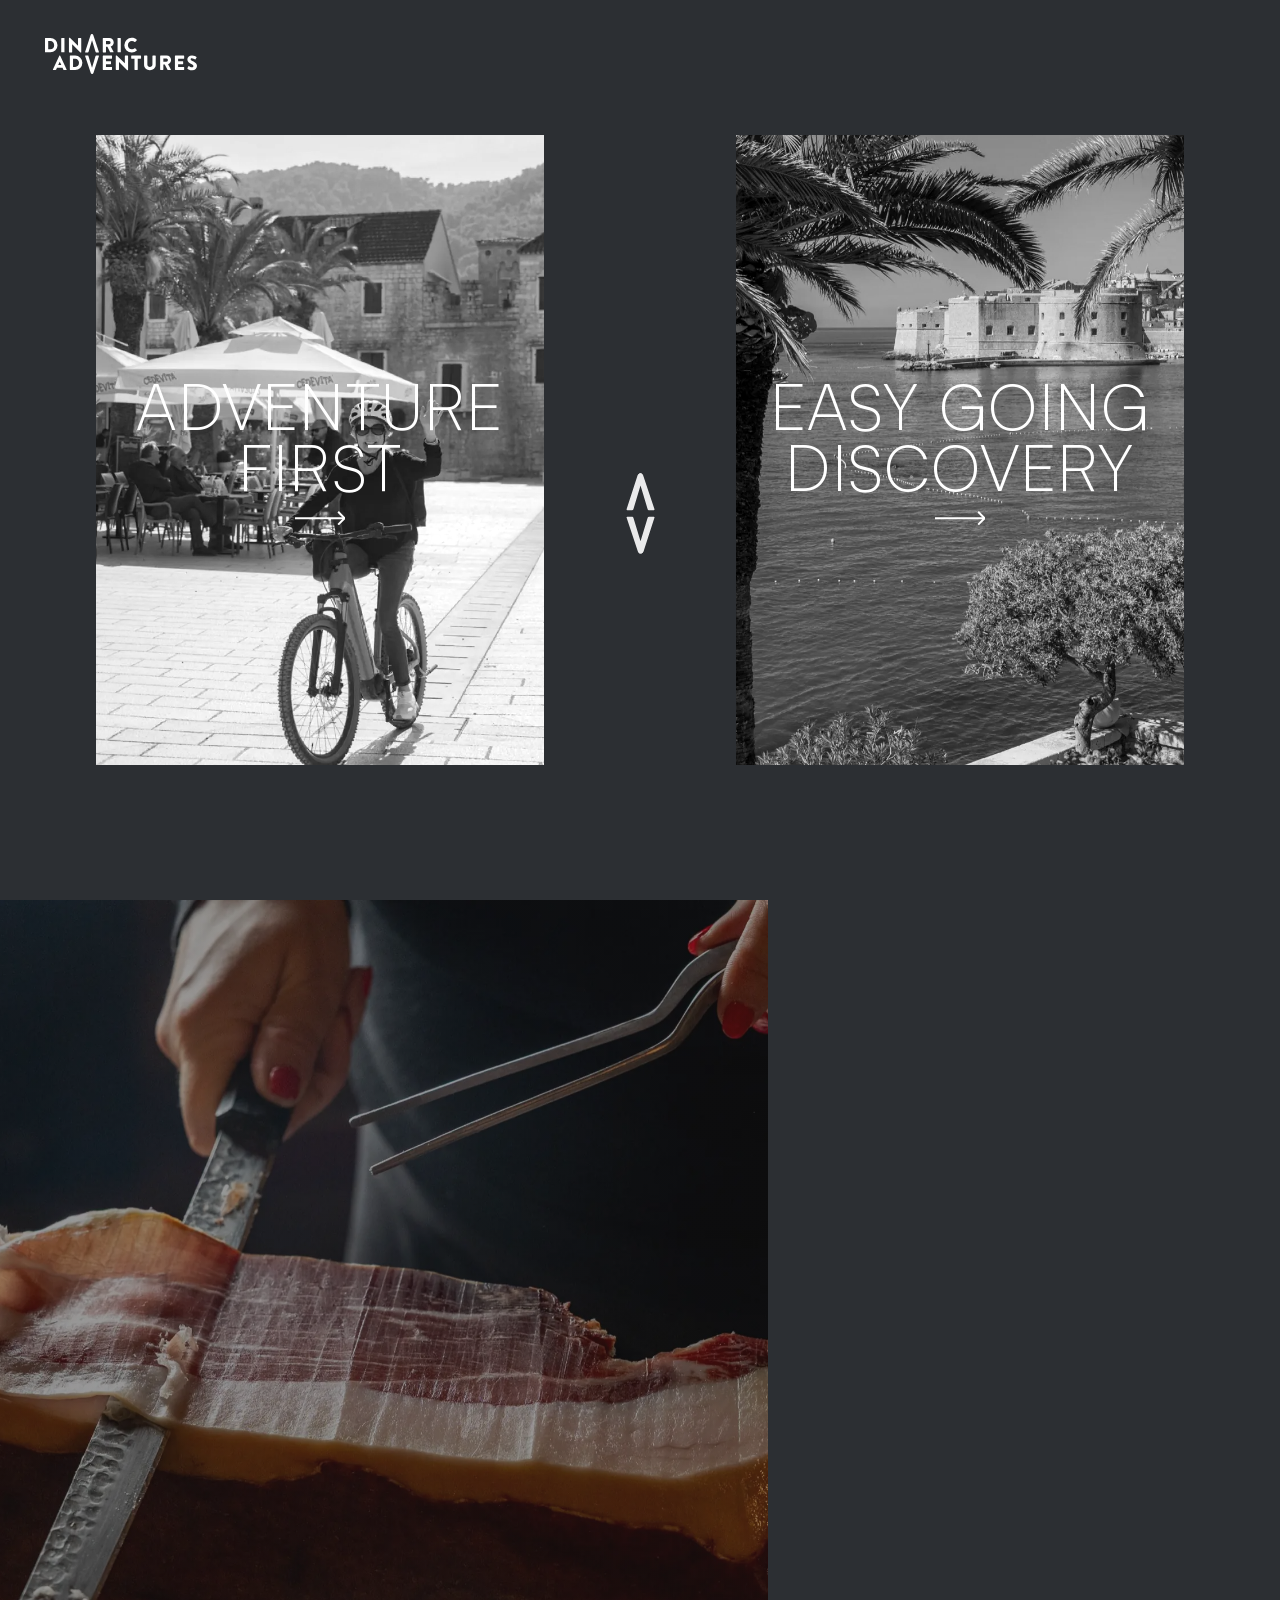
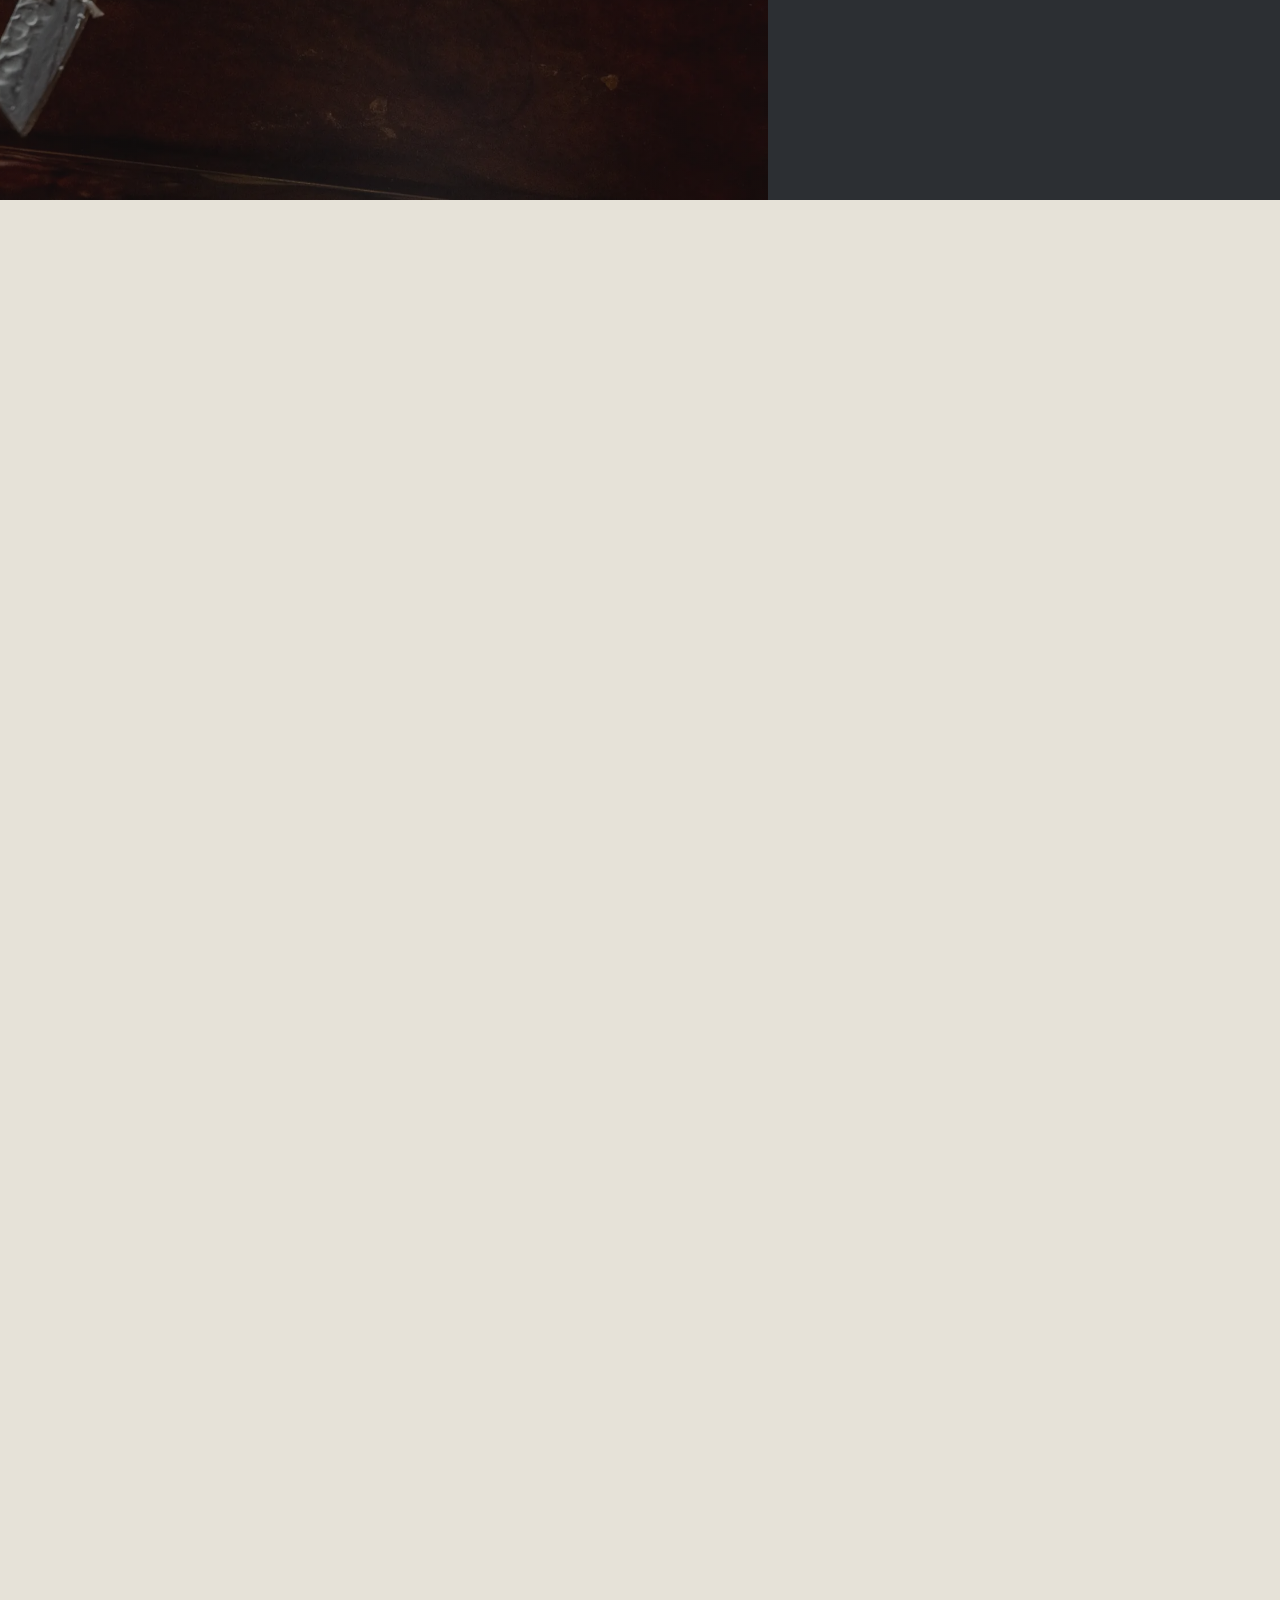
==== commit f87239a2: "wire page image references to webp assets" ====
--- a/index.html
+++ b/index.html
@@ -206,7 +206,7 @@
                 </g>
               </svg>
             </h2>
-            <img width="1012" height="675" src="assets/images/dinaric-pool/img-133.jpg" class="attachment-large size-large" alt="Lorem Ipsum" decoding="async" srcset="assets/images/dinaric-pool/img-133.jpg 1012w, assets/images/dinaric-pool/img-131.jpg 500w, assets/images/dinaric-pool/img-132.jpg 768w" sizes="(max-width: 1012px) 100vw, 1012px" />
+            <img width="1012" height="675" src="assets/images/dinaric-pool/img-133.webp" class="attachment-large size-large" alt="Lorem Ipsum" decoding="async" srcset="assets/images/dinaric-pool/img-133.webp 1012w, assets/images/dinaric-pool/img-131.webp 500w, assets/images/dinaric-pool/img-132.webp 768w" sizes="(max-width: 1012px) 100vw, 1012px" />
           </a>
         </div>
         <div class="service">
@@ -221,7 +221,7 @@
                 </g>
               </svg>
             </h2>
-            <img width="1012" height="675" src="assets/images/dinaric-pool/img-018.jpg" class="attachment-large size-large" alt="Lorem Ipsum" decoding="async" srcset="assets/images/dinaric-pool/img-018.jpg 1012w, assets/images/dinaric-pool/img-016.jpg 500w, assets/images/dinaric-pool/img-017.jpg 768w" sizes="(max-width: 1012px) 100vw, 1012px" />
+            <img width="1012" height="675" src="assets/images/dinaric-pool/img-018.webp" class="attachment-large size-large" alt="Lorem Ipsum" decoding="async" srcset="assets/images/dinaric-pool/img-018.webp 1012w, assets/images/dinaric-pool/img-016.webp 500w, assets/images/dinaric-pool/img-017.webp 768w" sizes="(max-width: 1012px) 100vw, 1012px" />
           </a>
         </div>
       </div>
@@ -272,16 +272,16 @@
   </div>
   <div class="headermenu">
     <div id="menu-image-container">
-      <div class="default-bg" style="background-image: url('assets/images/dinaric-pool/img-015.jpg');"></div>
+      <div class="default-bg" style="background-image: url('assets/images/dinaric-pool/img-015.webp');"></div>
     </div>
 
     <div class="menu-left">
-      <div class="menu-navigation-main-menu-container"><ul id="menu-navigation-main-menu" class="menu"><li id="menu-item-1974" class="menu-item menu-item-type-post_type menu-item-object-page menu-item-1974"><a href="#placeholder">Lorem Ipsum &#038; Dolor Sit<div class="item_image" data-image="assets/images/dinaric-pool/img-129.jpg"></div></a></li>
-<li id="menu-item-1929" class="menu-item menu-item-type-post_type menu-item-object-page menu-item-1929"><a href="#placeholder">Amet Consectetur &#038; Adipiscing Elit<div class="item_image" data-image="assets/images/dinaric-pool/img-071.jpg"></div></a></li>
-<li id="menu-item-2470" class="menu-item menu-item-type-post_type menu-item-object-page menu-item-2470"><a href="#placeholder">Sed Do &#038; Eiusmod Tempor<div class="item_image" data-image="assets/images/dinaric-pool/img-147.jpg"></div></a></li>
-<li id="menu-item-2411" class="menu-item menu-item-type-post_type menu-item-object-page menu-item-2411"><a href="#placeholder">Incididunt &#038; Ut Labore<div class="item_image" data-image="assets/images/dinaric-pool/img-019.jpg"></div></a></li>
-<li id="menu-item-11080" class="menu-item menu-item-type-post_type menu-item-object-page menu-item-11080"><a href="#placeholder">Dolore Magna Aliqua<div class="item_image" data-image="assets/images/dinaric-pool/img-130.jpg"></div></a></li>
-<li id="menu-item-2003" class="menu-item menu-item-type-post_type menu-item-object-page menu-item-2003"><a href="#placeholder">Ut Enim Ad Minim<div class="item_image" data-image="assets/images/dinaric-pool/img-003.jpg"></div></a></li>
+      <div class="menu-navigation-main-menu-container"><ul id="menu-navigation-main-menu" class="menu"><li id="menu-item-1974" class="menu-item menu-item-type-post_type menu-item-object-page menu-item-1974"><a href="#placeholder">Lorem Ipsum &#038; Dolor Sit<div class="item_image" data-image="assets/images/dinaric-pool/img-129.webp"></div></a></li>
+<li id="menu-item-1929" class="menu-item menu-item-type-post_type menu-item-object-page menu-item-1929"><a href="#placeholder">Amet Consectetur &#038; Adipiscing Elit<div class="item_image" data-image="assets/images/dinaric-pool/img-071.webp"></div></a></li>
+<li id="menu-item-2470" class="menu-item menu-item-type-post_type menu-item-object-page menu-item-2470"><a href="#placeholder">Sed Do &#038; Eiusmod Tempor<div class="item_image" data-image="assets/images/dinaric-pool/img-147.webp"></div></a></li>
+<li id="menu-item-2411" class="menu-item menu-item-type-post_type menu-item-object-page menu-item-2411"><a href="#placeholder">Incididunt &#038; Ut Labore<div class="item_image" data-image="assets/images/dinaric-pool/img-019.webp"></div></a></li>
+<li id="menu-item-11080" class="menu-item menu-item-type-post_type menu-item-object-page menu-item-11080"><a href="#placeholder">Dolore Magna Aliqua<div class="item_image" data-image="assets/images/dinaric-pool/img-130.webp"></div></a></li>
+<li id="menu-item-2003" class="menu-item menu-item-type-post_type menu-item-object-page menu-item-2003"><a href="#placeholder">Ut Enim Ad Minim<div class="item_image" data-image="assets/images/dinaric-pool/img-003.webp"></div></a></li>
 </ul></div>    </div>
     <div class="menu-right">
       <div class="menu-navigation-main-menu-container"><ul id="menu-navigation-main-menu-1" class="menu"><li class="menu-item menu-item-type-post_type menu-item-object-page menu-item-1974"><a href="#placeholder">Lorem Ipsum &#038; Dolor Sit</a></li>
@@ -302,15 +302,15 @@
               Email Placeholder</a>
                   </div>
         <div class="menu-socials">
-                      <a class="link" data-social-text href="#placeholder" target="_blank">
-              lorem            </a>
-                                <a class="link" data-social-text href="#placeholder" target="_blank">
-              ipsum            </a>
-                                <a class="link" data-social-text href="#placeholder" target="_blank">
-              dolor            </a>
-                                <a class="link" data-social-text href="#placeholder" target="_blank">
-              amet            </a>
-                            </div>
+          <a class="link" data-social-text href="#placeholder" target="_blank" aria-label="Instagram">
+            <span class="social-icon social-icon-instagram" aria-hidden="true"></span>
+            <span class="screen-reader-text">Instagram</span>
+          </a>
+          <a class="link" data-social-text href="#placeholder" target="_blank" aria-label="LinkedIn">
+            <span class="social-icon social-icon-linkedin" aria-hidden="true"></span>
+            <span class="screen-reader-text">LinkedIn</span>
+          </a>
+        </div>
       </div>
     </div>
   </div>
@@ -334,10 +334,10 @@
           autoplay
           muted
           loop
-          poster="assets/images/dinaric-pool/img-046.jpg">
+          poster="assets/images/dinaric-pool/img-046.webp">
         </video>
         -->
-        <img class="featured-media-image" src="assets/images/dinaric-pool/img-046.jpg" alt="Featured background" loading="eager" fetchpriority="high">
+        <img class="featured-media-image" src="assets/images/dinaric-pool/img-046.webp" alt="Featured background" loading="eager" fetchpriority="high">
             <div class="title">
         <h1 data-animate-heading>LOREM IPSUM<br>DOLOR SIT</h1>
       </div>
@@ -356,7 +356,7 @@
     </section><section id="home_about">
       <div class="home_about_wrapper">
       <div class="image" data-aos="custom">
-                  <img width="1280" height="1920" src="assets/images/dinaric-pool/img-150.jpg" class="home-about-img" alt="Lorem Ipsum" decoding="async" fetchpriority="high" srcset="assets/images/dinaric-pool/img-150.jpg 1280w" sizes="(max-width: 1280px) 100vw, 1280px" />              </div>
+                  <img width="1280" height="1920" src="assets/images/dinaric-pool/img-150.webp" class="home-about-img" alt="Lorem Ipsum" decoding="async" fetchpriority="high" srcset="assets/images/dinaric-pool/img-150.webp 1280w" sizes="(max-width: 1280px) 100vw, 1280px" />              </div>
       <div class="info">
         <div class="title">
           <h2 data-animate-heading>LOREM IPSUM.<br>DOLOR SIT.</h2>
@@ -382,7 +382,7 @@
 <section id="home_agents">
       <div class="home_agents">
       <div class="agent_left" data-speed="clamp(1.3)">
-                  <img width="683" height="1024" src="assets/images/dinaric-pool/img-006.jpg" class="agent-left-img" alt="Lorem Ipsum" data-aos="zoom-in" data-aos-duration="1500" data-aos-once="true" decoding="async" srcset="assets/images/dinaric-pool/img-006.jpg 683w, assets/images/dinaric-pool/img-005.jpg 333w, assets/images/dinaric-pool/img-007.jpg 768w, assets/images/dinaric-pool/img-004.jpg 1024w, assets/images/dinaric-pool/img-008.jpg 1280w" sizes="(max-width: 683px) 100vw, 683px" />          <span>Lorem Ipsum</span>
+                  <img width="683" height="1024" src="assets/images/dinaric-pool/img-006.webp" class="agent-left-img" alt="Lorem Ipsum" data-aos="zoom-in" data-aos-duration="1500" data-aos-once="true" decoding="async" srcset="assets/images/dinaric-pool/img-006.webp 683w, assets/images/dinaric-pool/img-005.webp 333w, assets/images/dinaric-pool/img-007.webp 768w, assets/images/dinaric-pool/img-004.webp 1024w, assets/images/dinaric-pool/img-008.webp 1280w" sizes="(max-width: 683px) 100vw, 683px" />          <span>Lorem Ipsum</span>
               </div>
 
       <div class="info" data-aos="zoom-out" data-aos-duration="1500" data-aos-delay="200" data-aos-once="true">
@@ -395,62 +395,42 @@
       </div>
 
       <div class="agent_right" data-speed="clamp(1.3)">
-                  <img width="683" height="1024" src="assets/images/dinaric-pool/img-003.jpg" class="agent-right-img" alt="Lorem Ipsum" data-aos="zoom-in" data-aos-duration="1500" data-aos-once="true" decoding="async" srcset="assets/images/dinaric-pool/img-003.jpg 683w, assets/images/dinaric-pool/img-002.jpg 333w, assets/images/dinaric-pool/img-004.jpg 768w, assets/images/dinaric-pool/img-001.jpg 1024w, assets/images/dinaric-pool/img-005.jpg 1280w" sizes="(max-width: 683px) 100vw, 683px" />          <span>Dolor Sit</span>
+                  <img width="683" height="1024" src="assets/images/dinaric-pool/img-003.webp" class="agent-right-img" alt="Lorem Ipsum" data-aos="zoom-in" data-aos-duration="1500" data-aos-once="true" decoding="async" srcset="assets/images/dinaric-pool/img-003.webp 683w, assets/images/dinaric-pool/img-002.webp 333w, assets/images/dinaric-pool/img-004.webp 768w, assets/images/dinaric-pool/img-001.webp 1024w, assets/images/dinaric-pool/img-005.webp 1280w" sizes="(max-width: 683px) 100vw, 683px" />          <span>Dolor Sit</span>
               </div>
     </div>
   </section>
    <section id="travel_experiences_slider" data-post-page>
       <div class="travel_swipe">
          <div class="swiper-wrapper">
-                           <div class="swiper-slide" style="background-image:url('assets/images/dinaric-pool/img-060.jpg');">
+                           <div class="swiper-slide" style="background-image:url('assets/images/dinaric-pool/img-060.webp');">
                   <div class="title" data-aos="zoom-in" data-aos-once="true" data-aos-duration="1200" data-aos-easing="ease-in-out">
                      <h3 class="h1" data-animate-heading>
                         LOREM IPSUM DOLOR                     </h3>
                   </div>
-                  <div class="image" data-aos-easing="ease-in-out">
-                     <p class="crystal white">
-                        Lorem ipsum dolor sit amet                     </p>
-                     <img width="683" height="1024" src="assets/images/dinaric-pool/img-060.jpg" class="attachment-large size-large" alt="Lorem Ipsum" loading="lazy" decoding="async" srcset="assets/images/dinaric-pool/img-060.jpg 1280w" sizes="auto, (max-width: 683px) 100vw, 683px" />                  </div>
                </div>
-                           <div class="swiper-slide" style="background-image:url('assets/images/dinaric-pool/img-082.jpg');">
+                           <div class="swiper-slide" style="background-image:url('assets/images/dinaric-pool/img-082.webp');">
                   <div class="title" data-aos="zoom-in" data-aos-once="true" data-aos-duration="1200" data-aos-easing="ease-in-out">
                      <h3 class="h1" data-animate-heading>
                         SIT AMET &amp; CONSECTETUR                     </h3>
                   </div>
-                  <div class="image" data-aos-easing="ease-in-out">
-                     <p class="crystal white">
-                        Consectetur adipiscing elit                     </p>
-                     <img width="1024" height="683" src="assets/images/dinaric-pool/img-082.jpg" class="attachment-large size-large" alt="Lorem Ipsum" loading="lazy" decoding="async" srcset="assets/images/dinaric-pool/img-082.jpg 1920w" sizes="auto, (max-width: 1024px) 100vw, 1024px" />                  </div>
                </div>
-                           <div class="swiper-slide" style="background-image:url('assets/images/dinaric-pool/img-046.jpg');">
+                           <div class="swiper-slide" style="background-image:url('assets/images/dinaric-pool/img-046.webp');">
                   <div class="title" data-aos="zoom-in" data-aos-once="true" data-aos-duration="1200" data-aos-easing="ease-in-out">
                      <h3 class="h1" data-animate-heading>
                         ADIPISCING ELIT SED DO                     </h3>
                   </div>
-                  <div class="image" data-aos-easing="ease-in-out">
-                     <p class="crystal white">
-                        Sed do eiusmod tempor                     </p>
-                     <img width="1024" height="683" src="assets/images/dinaric-pool/img-046.jpg" class="attachment-large size-large" alt="Lorem Ipsum" loading="lazy" decoding="async" srcset="assets/images/dinaric-pool/img-046.jpg 1920w" sizes="auto, (max-width: 1024px) 100vw, 1024px" />                  </div>
                </div>
-                           <div class="swiper-slide" style="background-image:url('assets/images/dinaric-pool/img-081.jpg');">
+                           <div class="swiper-slide" style="background-image:url('assets/images/dinaric-pool/img-081.webp');">
                   <div class="title" data-aos="zoom-in" data-aos-once="true" data-aos-duration="1200" data-aos-easing="ease-in-out">
                      <h3 class="h1" data-animate-heading>
                         EIUSMOD &amp; TEMPOR                     </h3>
                   </div>
-                  <div class="image" data-aos-easing="ease-in-out">
-                     <p class="crystal white">
-                        Incididunt ut labore et dolore                     </p>
-                     <img width="1024" height="683" src="assets/images/dinaric-pool/img-081.jpg" class="attachment-large size-large" alt="Lorem Ipsum" loading="lazy" decoding="async" srcset="assets/images/dinaric-pool/img-081.jpg 1920w" sizes="auto, (max-width: 1024px) 100vw, 1024px" />                  </div>
                </div>
-                           <div class="swiper-slide" style="background-image:url('assets/images/dinaric-pool/img-102.jpg');">
+                           <div class="swiper-slide" style="background-image:url('assets/images/dinaric-pool/img-102.webp');">
                   <div class="title" data-aos="zoom-in" data-aos-once="true" data-aos-duration="1200" data-aos-easing="ease-in-out">
                      <h3 class="h1" data-animate-heading>
                         UT LABORE ET DOLORE                     </h3>
                   </div>
-                  <div class="image" data-aos-easing="ease-in-out">
-                     <p class="crystal white">
-                        Magna aliqua ut enim ad minim                     </p>
-                     <img width="683" height="1024" src="assets/images/dinaric-pool/img-102.jpg" class="attachment-large size-large" alt="Lorem Ipsum" loading="lazy" decoding="async" srcset="assets/images/dinaric-pool/img-102.jpg 1280w" sizes="auto, (max-width: 683px) 100vw, 683px" />                  </div>
                </div>
                      </div>
       </div>
@@ -475,12 +455,12 @@
               <h2 class="h1" data-animate-heading data-aos="fade-up" data-aos-once="true" data-aos-duration="1200"
                 data-aos-easing="ease-in-out">LOREM IPSUM<br>&amp; DOLOR SIT</h2>
               <div class="image" data-speed='clamp(0.95)'>
-                                  <img width="683" height="1024" src="assets/images/dinaric-pool/img-115.jpg" class="attachment-large size-large" alt="Lorem Ipsum" decoding="async" srcset="assets/images/dinaric-pool/img-115.jpg 683w, assets/images/dinaric-pool/img-114.jpg 333w, assets/images/dinaric-pool/img-116.jpg 768w, assets/images/dinaric-pool/img-113.jpg 1024w, assets/images/dinaric-pool/img-117.jpg 1280w" sizes="(max-width: 683px) 100vw, 683px" />                                                  <img class="image-tablet" src="assets/images/dinaric-pool/img-120.jpg" alt="Lorem Ipsum">
+                                  <img width="683" height="1024" src="assets/images/dinaric-pool/img-115.webp" class="attachment-large size-large" alt="Lorem Ipsum" decoding="async" srcset="assets/images/dinaric-pool/img-115.webp 683w, assets/images/dinaric-pool/img-114.webp 333w, assets/images/dinaric-pool/img-116.webp 768w, assets/images/dinaric-pool/img-113.webp 1024w, assets/images/dinaric-pool/img-117.webp 1280w" sizes="(max-width: 683px) 100vw, 683px" />                                                  <img class="image-tablet" src="assets/images/dinaric-pool/img-120.webp" alt="Lorem Ipsum">
                               </div>
             </div>
             <div class="right">
               <div class="image" data-speed="clamp(1.3)">
-                                  <img width="683" height="1024" src="assets/images/dinaric-pool/img-120.jpg" class="attachment-large size-large" alt="Lorem Ipsum" decoding="async" srcset="assets/images/dinaric-pool/img-120.jpg 683w, assets/images/dinaric-pool/img-119.jpg 333w, assets/images/dinaric-pool/img-121.jpg 768w, assets/images/dinaric-pool/img-118.jpg 1024w, assets/images/dinaric-pool/img-122.jpg 1280w" sizes="(max-width: 683px) 100vw, 683px" />                              </div>
+                                  <img width="683" height="1024" src="assets/images/dinaric-pool/img-120.webp" class="attachment-large size-large" alt="Lorem Ipsum" decoding="async" srcset="assets/images/dinaric-pool/img-120.webp 683w, assets/images/dinaric-pool/img-119.webp 333w, assets/images/dinaric-pool/img-121.webp 768w, assets/images/dinaric-pool/img-118.webp 1024w, assets/images/dinaric-pool/img-122.webp 1280w" sizes="(max-width: 683px) 100vw, 683px" />                              </div>
               <h4 data-animate-heading>Lorem ipsum dolor</h4>
               <div class="text">
                 <p>Lorem ipsum dolor sit amet, consectetur adipiscing elit, sed do eiusmod tempor incididunt ut labore et dolore magna aliqua.
@@ -506,12 +486,12 @@
               <h2 class="h1" data-animate-heading data-aos="fade-up" data-aos-once="true" data-aos-duration="1200"
                 data-aos-easing="ease-in-out">LOREM IPSUM<br>&amp; DOLOR SIT</h2>
               <div class="image" data-speed='clamp(0.95)'>
-                                  <img width="1024" height="683" src="assets/images/dinaric-pool/img-103.jpg" class="attachment-large size-large" alt="Lorem Ipsum" decoding="async" srcset="assets/images/dinaric-pool/img-103.jpg 1024w, assets/images/dinaric-pool/img-105.jpg 500w, assets/images/dinaric-pool/img-106.jpg 768w, assets/images/dinaric-pool/img-104.jpg 1536w, assets/images/dinaric-pool/img-107.jpg 1920w" sizes="(max-width: 1024px) 100vw, 1024px" />                                                  <img class="image-tablet" src="assets/images/dinaric-pool/img-108.jpg" alt="Lorem Ipsum">
+                                  <img width="1024" height="683" src="assets/images/dinaric-pool/img-103.webp" class="attachment-large size-large" alt="Lorem Ipsum" decoding="async" srcset="assets/images/dinaric-pool/img-103.webp 1024w, assets/images/dinaric-pool/img-105.webp 500w, assets/images/dinaric-pool/img-106.webp 768w, assets/images/dinaric-pool/img-104.webp 1536w, assets/images/dinaric-pool/img-107.webp 1920w" sizes="(max-width: 1024px) 100vw, 1024px" />                                                  <img class="image-tablet" src="assets/images/dinaric-pool/img-108.webp" alt="Lorem Ipsum">
                               </div>
             </div>
             <div class="right">
               <div class="image" data-speed="clamp(1.3)">
-                                  <img width="1024" height="683" src="assets/images/dinaric-pool/img-108.jpg" class="attachment-large size-large" alt="Lorem Ipsum" decoding="async" srcset="assets/images/dinaric-pool/img-108.jpg 1024w, assets/images/dinaric-pool/img-110.jpg 500w, assets/images/dinaric-pool/img-111.jpg 768w, assets/images/dinaric-pool/img-109.jpg 1536w, assets/images/dinaric-pool/img-112.jpg 1920w" sizes="(max-width: 1024px) 100vw, 1024px" />                              </div>
+                                  <img width="1024" height="683" src="assets/images/dinaric-pool/img-108.webp" class="attachment-large size-large" alt="Lorem Ipsum" decoding="async" srcset="assets/images/dinaric-pool/img-108.webp 1024w, assets/images/dinaric-pool/img-110.webp 500w, assets/images/dinaric-pool/img-111.webp 768w, assets/images/dinaric-pool/img-109.webp 1536w, assets/images/dinaric-pool/img-112.webp 1920w" sizes="(max-width: 1024px) 100vw, 1024px" />                              </div>
               <h4 data-animate-heading>Sit amet consectetur</h4>
               <div class="text">
                 <p>Lorem ipsum dolor sit amet, consectetur adipiscing elit, sed do eiusmod tempor incididunt ut labore et dolore magna aliqua.
@@ -537,12 +517,12 @@
               <h2 class="h1" data-animate-heading data-aos="fade-up" data-aos-once="true" data-aos-duration="1200"
                 data-aos-easing="ease-in-out">LOREM IPSUM<br>&amp; DOLOR SIT</h2>
               <div class="image" data-speed='clamp(0.95)'>
-                                  <img width="683" height="1024" src="assets/images/dinaric-pool/img-150.jpg" class="attachment-large size-large" alt="Lorem Ipsum" decoding="async" srcset="assets/images/dinaric-pool/img-150.jpg 683w, assets/images/dinaric-pool/img-149.jpg 333w, assets/images/dinaric-pool/img-151.jpg 768w, assets/images/dinaric-pool/img-148.jpg 1024w, assets/images/dinaric-pool/img-152.jpg 1280w" sizes="(max-width: 683px) 100vw, 683px" />                                                  <img class="image-tablet" src="assets/images/dinaric-pool/img-153.jpg" alt="Lorem Ipsum">
+                                  <img width="683" height="1024" src="assets/images/dinaric-pool/img-150.webp" class="attachment-large size-large" alt="Lorem Ipsum" decoding="async" srcset="assets/images/dinaric-pool/img-150.webp 683w, assets/images/dinaric-pool/img-149.webp 333w, assets/images/dinaric-pool/img-151.webp 768w, assets/images/dinaric-pool/img-148.webp 1024w, assets/images/dinaric-pool/img-152.webp 1280w" sizes="(max-width: 683px) 100vw, 683px" />                                                  <img class="image-tablet" src="assets/images/dinaric-pool/img-153.webp" alt="Lorem Ipsum">
                               </div>
             </div>
             <div class="right">
               <div class="image" data-speed="clamp(1.3)">
-                                  <img width="1024" height="768" src="assets/images/dinaric-pool/img-153.jpg" class="attachment-large size-large" alt="Lorem Ipsum" decoding="async" srcset="assets/images/dinaric-pool/img-153.jpg 1024w, assets/images/dinaric-pool/img-155.jpg 500w, assets/images/dinaric-pool/img-156.jpg 768w, assets/images/dinaric-pool/img-154.jpg 1536w, assets/images/dinaric-pool/img-157.jpg 1920w" sizes="(max-width: 1024px) 100vw, 1024px" />                              </div>
+                                  <img width="1024" height="768" src="assets/images/dinaric-pool/img-153.webp" class="attachment-large size-large" alt="Lorem Ipsum" decoding="async" srcset="assets/images/dinaric-pool/img-153.webp 1024w, assets/images/dinaric-pool/img-155.webp 500w, assets/images/dinaric-pool/img-156.webp 768w, assets/images/dinaric-pool/img-154.webp 1536w, assets/images/dinaric-pool/img-157.webp 1920w" sizes="(max-width: 1024px) 100vw, 1024px" />                              </div>
               <h4 data-animate-heading>Adipiscing elit sed do</h4>
               <div class="text">
                 <p>Lorem ipsum dolor sit amet, consectetur adipiscing elit, sed do eiusmod tempor incididunt ut labore et dolore magna aliqua.
@@ -568,12 +548,12 @@
               <h2 class="h1" data-animate-heading data-aos="fade-up" data-aos-once="true" data-aos-duration="1200"
                 data-aos-easing="ease-in-out">LOREM IPSUM<br>&amp; DOLOR SIT</h2>
               <div class="image" data-speed='clamp(0.95)'>
-                                  <img width="1024" height="682" src="assets/images/dinaric-pool/img-031.jpg" class="attachment-large size-large" alt="Lorem Ipsum" decoding="async" srcset="assets/images/dinaric-pool/img-031.jpg 1024w, assets/images/dinaric-pool/img-033.jpg 500w, assets/images/dinaric-pool/img-034.jpg 768w, assets/images/dinaric-pool/img-032.jpg 1536w, assets/images/dinaric-pool/img-035.jpg 1801w" sizes="(max-width: 1024px) 100vw, 1024px" />                                                  <img class="image-tablet" src="assets/images/dinaric-pool/img-134.jpg" alt="Lorem Ipsum">
+                                  <img width="1024" height="682" src="assets/images/dinaric-pool/img-031.webp" class="attachment-large size-large" alt="Lorem Ipsum" decoding="async" srcset="assets/images/dinaric-pool/img-031.webp 1024w, assets/images/dinaric-pool/img-033.webp 500w, assets/images/dinaric-pool/img-034.webp 768w, assets/images/dinaric-pool/img-032.webp 1536w, assets/images/dinaric-pool/img-035.webp 1801w" sizes="(max-width: 1024px) 100vw, 1024px" />                                                  <img class="image-tablet" src="assets/images/dinaric-pool/img-134.webp" alt="Lorem Ipsum">
                               </div>
             </div>
             <div class="right">
               <div class="image" data-speed="clamp(1.3)">
-                                  <img width="1024" height="819" src="assets/images/dinaric-pool/img-134.jpg" class="attachment-large size-large" alt="Lorem Ipsum" decoding="async" srcset="assets/images/dinaric-pool/img-134.jpg 1024w, assets/images/dinaric-pool/img-136.jpg 500w, assets/images/dinaric-pool/img-137.jpg 768w, assets/images/dinaric-pool/img-135.jpg 1536w, assets/images/dinaric-pool/img-138.jpg 1800w" sizes="(max-width: 1024px) 100vw, 1024px" />                              </div>
+                                  <img width="1024" height="819" src="assets/images/dinaric-pool/img-134.webp" class="attachment-large size-large" alt="Lorem Ipsum" decoding="async" srcset="assets/images/dinaric-pool/img-134.webp 1024w, assets/images/dinaric-pool/img-136.webp 500w, assets/images/dinaric-pool/img-137.webp 768w, assets/images/dinaric-pool/img-135.webp 1536w, assets/images/dinaric-pool/img-138.webp 1800w" sizes="(max-width: 1024px) 100vw, 1024px" />                              </div>
               <h4 data-animate-heading>Eiusmod tempor incididunt</h4>
               <div class="text">
                 <p>Lorem ipsum dolor sit amet, consectetur adipiscing elit, sed do eiusmod tempor incididunt ut labore et dolore magna aliqua.
@@ -599,12 +579,12 @@
               <h2 class="h1" data-animate-heading data-aos="fade-up" data-aos-once="true" data-aos-duration="1200"
                 data-aos-easing="ease-in-out">LOREM IPSUM<br>&amp; DOLOR SIT</h2>
               <div class="image" data-speed='clamp(0.95)'>
-                                  <img width="1024" height="768" src="assets/images/dinaric-pool/img-036.jpg" class="attachment-large size-large" alt="Lorem Ipsum" decoding="async" srcset="assets/images/dinaric-pool/img-036.jpg 1024w, assets/images/dinaric-pool/img-037.jpeg 500w, assets/images/dinaric-pool/img-038.jpg 768w, assets/images/dinaric-pool/img-039.jpg 1400w" sizes="(max-width: 1024px) 100vw, 1024px" />                                                  <img class="image-tablet" src="assets/images/dinaric-pool/img-125.jpg" alt="Lorem Ipsum">
+                                  <img width="1024" height="768" src="assets/images/dinaric-pool/img-036.webp" class="attachment-large size-large" alt="Lorem Ipsum" decoding="async" srcset="assets/images/dinaric-pool/img-036.webp 1024w, assets/images/dinaric-pool/img-037.webp 500w, assets/images/dinaric-pool/img-038.webp 768w, assets/images/dinaric-pool/img-039.webp 1400w" sizes="(max-width: 1024px) 100vw, 1024px" />                                                  <img class="image-tablet" src="assets/images/dinaric-pool/img-125.webp" alt="Lorem Ipsum">
                               </div>
             </div>
             <div class="right">
               <div class="image" data-speed="clamp(1.3)">
-                                  <img width="1024" height="682" src="assets/images/dinaric-pool/img-125.jpg" class="attachment-large size-large" alt="Lorem Ipsum" decoding="async" srcset="assets/images/dinaric-pool/img-125.jpg 1024w, assets/images/dinaric-pool/img-126.jpg 500w, assets/images/dinaric-pool/img-127.jpg 768w, assets/images/dinaric-pool/img-128.jpg 1400w" sizes="(max-width: 1024px) 100vw, 1024px" />                              </div>
+                                  <img width="1024" height="682" src="assets/images/dinaric-pool/img-125.webp" class="attachment-large size-large" alt="Lorem Ipsum" decoding="async" srcset="assets/images/dinaric-pool/img-125.webp 1024w, assets/images/dinaric-pool/img-126.webp 500w, assets/images/dinaric-pool/img-127.webp 768w, assets/images/dinaric-pool/img-128.webp 1400w" sizes="(max-width: 1024px) 100vw, 1024px" />                              </div>
               <h4 data-animate-heading>Ut labore et dolore</h4>
               <div class="text">
                 <p>Lorem ipsum dolor sit amet, consectetur adipiscing elit, sed do eiusmod tempor incididunt ut labore et dolore magna aliqua.
@@ -643,7 +623,7 @@
                               <div class="swiper-slide">
                   <div class="left">
                     <div class="image" data-speed="clamp(0.8)">
-                                              <img width="820" height="1024" src="assets/images/dinaric-pool/img-050.jpg" class="attachment-large size-large" alt="Lorem Ipsum" decoding="async" srcset="assets/images/dinaric-pool/img-050.jpg 820w, assets/images/dinaric-pool/img-048.jpg 400w, assets/images/dinaric-pool/img-049.jpg 768w, assets/images/dinaric-pool/img-051.jpg 1080w" sizes="(max-width: 820px) 100vw, 820px" />                                          </div>
+                                              <img width="820" height="1024" src="assets/images/dinaric-pool/img-050.webp" class="attachment-large size-large" alt="Lorem Ipsum" decoding="async" srcset="assets/images/dinaric-pool/img-050.webp 820w, assets/images/dinaric-pool/img-048.webp 400w, assets/images/dinaric-pool/img-049.webp 768w, assets/images/dinaric-pool/img-051.webp 1080w" sizes="(max-width: 820px) 100vw, 820px" />                                          </div>
                     <div class="text">
                       <h2 data-animate-heading>LOREM IPSUM & DOLORE MAGNA</h2>
                       <div class="info" data-speed="clamp(1.15)">
@@ -665,14 +645,14 @@
                     </div>
                   </div>
                   <div class="right">
-                                          <img width="1024" height="684" src="assets/images/dinaric-pool/img-065.jpg" class="attachment-large size-large" alt="Lorem Ipsum" decoding="async" srcset="assets/images/dinaric-pool/img-065.jpg 1024w, assets/images/dinaric-pool/img-063.jpg 500w, assets/images/dinaric-pool/img-064.jpg 768w" sizes="(max-width: 1024px) 100vw, 1024px" />                                        <div class="image">
-                                              <img width="408" height="500" src="assets/images/dinaric-pool/img-143.jpg" class="small-middle" alt="Lorem Ipsum" data-speed="clamp(0.6)" decoding="async" srcset="assets/images/dinaric-pool/img-143.jpg 408w, assets/images/dinaric-pool/img-145.jpg 835w, assets/images/dinaric-pool/img-144.jpg 768w, assets/images/dinaric-pool/img-146.jpg 1080w" sizes="(max-width: 408px) 100vw, 408px" />                                          </div>
+                                          <img width="1024" height="684" src="assets/images/dinaric-pool/img-065.webp" class="attachment-large size-large" alt="Lorem Ipsum" decoding="async" srcset="assets/images/dinaric-pool/img-065.webp 1024w, assets/images/dinaric-pool/img-063.webp 500w, assets/images/dinaric-pool/img-064.webp 768w" sizes="(max-width: 1024px) 100vw, 1024px" />                                        <div class="image">
+                                              <img width="408" height="500" src="assets/images/dinaric-pool/img-143.webp" class="small-middle" alt="Lorem Ipsum" data-speed="clamp(0.6)" decoding="async" srcset="assets/images/dinaric-pool/img-143.webp 408w, assets/images/dinaric-pool/img-145.webp 835w, assets/images/dinaric-pool/img-144.webp 768w, assets/images/dinaric-pool/img-146.webp 1080w" sizes="(max-width: 408px) 100vw, 408px" />                                          </div>
                   </div>
                 </div>
                               <div class="swiper-slide">
                   <div class="left">
                     <div class="image" data-speed="clamp(0.8)">
-                                              <img width="1024" height="793" src="assets/images/dinaric-pool/img-139.jpg" class="attachment-large size-large" alt="Lorem Ipsum" decoding="async" srcset="assets/images/dinaric-pool/img-139.jpg 1024w, assets/images/dinaric-pool/img-140.jpg 500w, assets/images/dinaric-pool/img-141.jpg 768w, assets/images/dinaric-pool/img-142.jpg 1033w" sizes="(max-width: 1024px) 100vw, 1024px" />                                          </div>
+                                              <img width="1024" height="793" src="assets/images/dinaric-pool/img-139.webp" class="attachment-large size-large" alt="Lorem Ipsum" decoding="async" srcset="assets/images/dinaric-pool/img-139.webp 1024w, assets/images/dinaric-pool/img-140.webp 500w, assets/images/dinaric-pool/img-141.webp 768w, assets/images/dinaric-pool/img-142.webp 1033w" sizes="(max-width: 1024px) 100vw, 1024px" />                                          </div>
                     <div class="text">
                       <h2 data-animate-heading>LOREM IPSUM & DOLORE MAGNA</h2>
                       <div class="info" data-speed="clamp(1.15)">
@@ -694,14 +674,14 @@
                     </div>
                   </div>
                   <div class="right">
-                                          <img width="1024" height="768" src="assets/images/dinaric-pool/img-072.jpg" class="attachment-large size-large" alt="Lorem Ipsum" decoding="async" srcset="assets/images/dinaric-pool/img-072.jpg 1024w, assets/images/dinaric-pool/img-073.jpg 500w, assets/images/dinaric-pool/img-074.jpg 768w, assets/images/dinaric-pool/img-075.jpg 1158w" sizes="(max-width: 1024px) 100vw, 1024px" />                                        <div class="image">
-                                              <img width="500" height="333" src="assets/images/dinaric-pool/img-021.jpg" class="small-middle" alt="Lorem Ipsum" data-speed="clamp(0.6)" decoding="async" srcset="assets/images/dinaric-pool/img-021.jpg 500w, assets/images/dinaric-pool/img-020.jpg 1024w, assets/images/dinaric-pool/img-022.jpg 768w, assets/images/dinaric-pool/img-023.jpg 1280w" sizes="(max-width: 500px) 100vw, 500px" />                                          </div>
+                                          <img width="1024" height="768" src="assets/images/dinaric-pool/img-072.webp" class="attachment-large size-large" alt="Lorem Ipsum" decoding="async" srcset="assets/images/dinaric-pool/img-072.webp 1024w, assets/images/dinaric-pool/img-073.webp 500w, assets/images/dinaric-pool/img-074.webp 768w, assets/images/dinaric-pool/img-075.webp 1158w" sizes="(max-width: 1024px) 100vw, 1024px" />                                        <div class="image">
+                                              <img width="500" height="333" src="assets/images/dinaric-pool/img-021.webp" class="small-middle" alt="Lorem Ipsum" data-speed="clamp(0.6)" decoding="async" srcset="assets/images/dinaric-pool/img-021.webp 500w, assets/images/dinaric-pool/img-020.webp 1024w, assets/images/dinaric-pool/img-022.webp 768w, assets/images/dinaric-pool/img-023.webp 1280w" sizes="(max-width: 500px) 100vw, 500px" />                                          </div>
                   </div>
                 </div>
                               <div class="swiper-slide">
                   <div class="left">
                     <div class="image" data-speed="clamp(0.8)">
-                                              <img width="683" height="1024" src="assets/images/dinaric-pool/img-041.jpg" class="attachment-large size-large" alt="Lorem Ipsum" decoding="async" srcset="assets/images/dinaric-pool/img-041.jpg 683w, assets/images/dinaric-pool/img-040.jpg 333w" sizes="(max-width: 683px) 100vw, 683px" />                                          </div>
+                                              <img width="683" height="1024" src="assets/images/dinaric-pool/img-041.webp" class="attachment-large size-large" alt="Lorem Ipsum" decoding="async" srcset="assets/images/dinaric-pool/img-041.webp 683w, assets/images/dinaric-pool/img-040.webp 333w" sizes="(max-width: 683px) 100vw, 683px" />                                          </div>
                     <div class="text">
                       <h2 data-animate-heading>LOREM IPSUM & DOLORE MAGNA</h2>
                       <div class="info" data-speed="clamp(1.15)">
@@ -723,8 +703,8 @@
                     </div>
                   </div>
                   <div class="right">
-                                          <img width="768" height="768" src="assets/images/dinaric-pool/img-079.jpg" class="attachment-large size-large" alt="Lorem Ipsum" decoding="async" srcset="assets/images/dinaric-pool/img-079.jpg 768w, assets/images/dinaric-pool/img-078.jpg 500w, assets/images/dinaric-pool/img-077.jpg 150w" sizes="(max-width: 768px) 100vw, 768px" />                                        <div class="image">
-                                              <img width="500" height="403" src="assets/images/dinaric-pool/img-094.jpg" class="small-middle" alt="Lorem Ipsum" data-speed="clamp(0.6)" decoding="async" srcset="assets/images/dinaric-pool/img-094.jpg 500w, assets/images/dinaric-pool/img-093.jpg 1024w, assets/images/dinaric-pool/img-095.jpg 768w, assets/images/dinaric-pool/img-096.jpg 1313w" sizes="(max-width: 500px) 100vw, 500px" />                                          </div>
+                                          <img width="768" height="768" src="assets/images/dinaric-pool/img-079.webp" class="attachment-large size-large" alt="Lorem Ipsum" decoding="async" srcset="assets/images/dinaric-pool/img-079.webp 768w, assets/images/dinaric-pool/img-078.webp 500w, assets/images/dinaric-pool/img-077.webp 150w" sizes="(max-width: 768px) 100vw, 768px" />                                        <div class="image">
+                                              <img width="500" height="403" src="assets/images/dinaric-pool/img-094.webp" class="small-middle" alt="Lorem Ipsum" data-speed="clamp(0.6)" decoding="async" srcset="assets/images/dinaric-pool/img-094.webp 500w, assets/images/dinaric-pool/img-093.webp 1024w, assets/images/dinaric-pool/img-095.webp 768w, assets/images/dinaric-pool/img-096.webp 1313w" sizes="(max-width: 500px) 100vw, 500px" />                                          </div>
                   </div>
                 </div>
                           </div>
@@ -737,13 +717,13 @@
           </div>
               </section>
 <section id="home_custom_holidays">
-            <img width="682" height="1024" src="assets/images/dinaric-pool/img-090.jpg" class="image_right" alt="Lorem Ipsum" data-speed="clamp(1.2)" decoding="async" srcset="assets/images/dinaric-pool/img-090.jpg 682w, assets/images/dinaric-pool/img-089.jpg 333w, assets/images/dinaric-pool/img-091.jpg 768w, assets/images/dinaric-pool/img-088.jpg 1023w, assets/images/dinaric-pool/img-092.jpg 1279w" sizes="(max-width: 682px) 100vw, 682px" />        <div class="wrapper">
+            <img width="682" height="1024" src="assets/images/dinaric-pool/img-090.webp" class="image_right" alt="Lorem Ipsum" data-speed="clamp(1.2)" decoding="async" srcset="assets/images/dinaric-pool/img-090.webp 682w, assets/images/dinaric-pool/img-089.webp 333w, assets/images/dinaric-pool/img-091.webp 768w, assets/images/dinaric-pool/img-088.webp 1023w, assets/images/dinaric-pool/img-092.webp 1279w" sizes="(max-width: 682px) 100vw, 682px" />        <div class="wrapper">
       <p class="subtitle">LOREM IPSUM DOLOR</p>
       <div class="info">
         <div class="image">
           <h2 class="h1" data-animate-heading data-speed="clamp(0.8)" style="z-index:1;">
             SIT AMET CONSECTETUR          </h2>
-                      <img width="533" height="800" src="assets/images/dinaric-pool/img-002.jpg" class="attachment-large size-large" alt="Lorem Ipsum" data-aos="zoom-in" data-aos-once="true" data-aos-duration="1200" data-aos-easing="ease-in-out" decoding="async" srcset="assets/images/dinaric-pool/img-002.jpg 533w, assets/images/dinaric-pool/img-001.jpg 333w" sizes="(max-width: 533px) 100vw, 533px" />                  </div>
+                      <img width="533" height="800" src="assets/images/dinaric-pool/img-002.webp" class="attachment-large size-large" alt="Lorem Ipsum" data-aos="zoom-in" data-aos-once="true" data-aos-duration="1200" data-aos-easing="ease-in-out" decoding="async" srcset="assets/images/dinaric-pool/img-002.webp 533w, assets/images/dinaric-pool/img-001.webp 333w" sizes="(max-width: 533px) 100vw, 533px" />                  </div>
         <div class="text">
           <p>Lorem ipsum dolor sit amet, consectetur adipiscing elit, sed do eiusmod tempor incididunt ut labore et dolore magna aliqua. Ut enim ad minim veniam, quis nostrud exercitation ullamco laboris nisi ut aliquip ex ea commodo consequat.</p>
           <div class="link_center" data-aos="fade-up" data-aos-once="true" data-aos-duration="1200"
@@ -775,16 +755,16 @@
 
       <div class="wrapper">
          <div class="default-bg background-img"
-           style="background-image: url('assets/images/dinaric-pool/img-080.jpg');"></div>
+           style="background-image: url('assets/images/dinaric-pool/img-080.webp');"></div>
 
                      <div class="image-container background-img"
-               style="background-image: url('assets/images/dinaric-pool/img-014.jpg');"></div>
+               style="background-image: url('assets/images/dinaric-pool/img-014.webp');"></div>
                      <div class="image-container background-img"
-               style="background-image: url('assets/images/dinaric-pool/img-006.jpg');"></div>
+               style="background-image: url('assets/images/dinaric-pool/img-006.webp');"></div>
                      <div class="image-container background-img"
-               style="background-image: url('assets/images/dinaric-pool/img-013.jpg');"></div>
+               style="background-image: url('assets/images/dinaric-pool/img-013.webp');"></div>
                      <div class="image-container background-img"
-               style="background-image: url('assets/images/dinaric-pool/img-009.jpg');"></div>
+               style="background-image: url('assets/images/dinaric-pool/img-009.webp');"></div>
          
          <div class="heading-wrappers">
                            <h3 class="post-title"><a href="#placeholder">LOREM</a></h3>
@@ -797,7 +777,7 @@
 <section id="home_travel_stories">
   <div class="home_travel_wrapper" data-aos="custom" data-aos-anchor-placement="top-center">
           <div class="image">
-                  <img width="1024" height="685" src="assets/images/dinaric-pool/img-007.jpg" class="attachment-large size-large" alt="Lorem Ipsum" decoding="async" srcset="assets/images/dinaric-pool/img-007.jpg 1024w, assets/images/dinaric-pool/img-010.jpg 500w, assets/images/dinaric-pool/img-011.jpg 768w, assets/images/dinaric-pool/img-008.jpg 1536w, assets/images/dinaric-pool/img-009.jpg 2048w, assets/images/dinaric-pool/img-012.jpeg 1920w" sizes="(max-width: 1024px) 100vw, 1024px" />              </div>
+                  <img width="1024" height="685" src="assets/images/dinaric-pool/img-007.webp" class="attachment-large size-large" alt="Lorem Ipsum" decoding="async" srcset="assets/images/dinaric-pool/img-007.webp 1024w, assets/images/dinaric-pool/img-010.webp 500w, assets/images/dinaric-pool/img-011.webp 768w, assets/images/dinaric-pool/img-008.webp 1536w, assets/images/dinaric-pool/img-009.webp 2048w, assets/images/dinaric-pool/img-012.webp 1920w" sizes="(max-width: 1024px) 100vw, 1024px" />              </div>
       <div class="info" data-speed="clamp(0.8)">
         <div class="title">
           <h2>Lorem</h2>
@@ -814,52 +794,52 @@
     <div class="swiper-wrapper">
       <div class="swiper-slide">
         <a href="#placeholder">
-          <img width="500" height="333" src="assets/images/dinaric-pool/img-001.jpg" class="attachment-medium size-medium" alt="Lorem Ipsum" decoding="async" />
+          <img width="500" height="333" src="assets/images/dinaric-pool/img-001.webp" class="attachment-medium size-medium" alt="Lorem Ipsum" decoding="async" />
         </a>
       </div>
       <div class="swiper-slide">
         <a href="#placeholder">
-          <img width="500" height="333" src="assets/images/dinaric-pool/img-004.jpg" class="attachment-medium size-medium" alt="Lorem Ipsum" decoding="async" />
+          <img width="500" height="333" src="assets/images/dinaric-pool/img-004.webp" class="attachment-medium size-medium" alt="Lorem Ipsum" decoding="async" />
         </a>
       </div>
       <div class="swiper-slide">
         <a href="#placeholder">
-          <img width="500" height="333" src="assets/images/dinaric-pool/img-006.jpg" class="attachment-medium size-medium" alt="Lorem Ipsum" decoding="async" />
+          <img width="500" height="333" src="assets/images/dinaric-pool/img-006.webp" class="attachment-medium size-medium" alt="Lorem Ipsum" decoding="async" />
         </a>
       </div>
       <div class="swiper-slide">
         <a href="#placeholder">
-          <img width="500" height="333" src="assets/images/dinaric-pool/img-011.jpg" class="attachment-medium size-medium" alt="Lorem Ipsum" decoding="async" />
+          <img width="500" height="333" src="assets/images/dinaric-pool/img-011.webp" class="attachment-medium size-medium" alt="Lorem Ipsum" decoding="async" />
         </a>
       </div>
       <div class="swiper-slide">
         <a href="#placeholder">
-          <img width="500" height="333" src="assets/images/dinaric-pool/img-031.jpg" class="attachment-medium size-medium" alt="Lorem Ipsum" decoding="async" />
+          <img width="500" height="333" src="assets/images/dinaric-pool/img-031.webp" class="attachment-medium size-medium" alt="Lorem Ipsum" decoding="async" />
         </a>
       </div>
       <div class="swiper-slide">
         <a href="#placeholder">
-          <img width="500" height="333" src="assets/images/dinaric-pool/img-037.jpeg" class="attachment-medium size-medium" alt="Lorem Ipsum" decoding="async" />
+          <img width="500" height="333" src="assets/images/dinaric-pool/img-037.webp" class="attachment-medium size-medium" alt="Lorem Ipsum" decoding="async" />
         </a>
       </div>
       <div class="swiper-slide">
         <a href="#placeholder">
-          <img width="500" height="333" src="assets/images/dinaric-pool/img-125.jpg" class="attachment-medium size-medium" alt="Lorem Ipsum" decoding="async" />
+          <img width="500" height="333" src="assets/images/dinaric-pool/img-125.webp" class="attachment-medium size-medium" alt="Lorem Ipsum" decoding="async" />
         </a>
       </div>
       <div class="swiper-slide">
         <a href="#placeholder">
-          <img width="500" height="333" src="assets/images/dinaric-pool/img-126.jpg" class="attachment-medium size-medium" alt="Lorem Ipsum" decoding="async" />
+          <img width="500" height="333" src="assets/images/dinaric-pool/img-126.webp" class="attachment-medium size-medium" alt="Lorem Ipsum" decoding="async" />
         </a>
       </div>
       <div class="swiper-slide">
         <a href="#placeholder">
-          <img width="500" height="333" src="assets/images/dinaric-pool/img-132.jpg" class="attachment-medium size-medium" alt="Lorem Ipsum" decoding="async" />
+          <img width="500" height="333" src="assets/images/dinaric-pool/img-132.webp" class="attachment-medium size-medium" alt="Lorem Ipsum" decoding="async" />
         </a>
       </div>
       <div class="swiper-slide">
         <a href="#placeholder">
-          <img width="500" height="333" src="assets/images/dinaric-pool/img-136.jpg" class="attachment-medium size-medium" alt="Lorem Ipsum" decoding="async" />
+          <img width="500" height="333" src="assets/images/dinaric-pool/img-136.webp" class="attachment-medium size-medium" alt="Lorem Ipsum" decoding="async" />
         </a>
       </div>
     </div>
@@ -961,18 +941,14 @@
         <div class="footer-social-wrapper">
           <p class="h5" data-animate-heading>Lorem ipsum dolor</p>
           <div class="socials">
-                          <a class="link" data-social-text href="#placeholder" target="_blank">
-                lorem                <!-- social icon placeholder -->
-              </a>
-                                      <a class="link" data-social-text href="#placeholder" target="_blank">
-                ipsum                <!-- social icon placeholder -->
-              </a>
-                                      <a class="link" data-social-text href="#placeholder" target="_blank">
-                dolor                <!-- social icon placeholder -->
-              </a>
-                                      <a class="link" data-social-text href="#placeholder" target="_blank">
-                amet                <!-- social icon placeholder -->
-              </a>
+            <a class="link" data-social-text href="#placeholder" target="_blank" aria-label="Instagram">
+              <span class="social-icon social-icon-instagram" aria-hidden="true"></span>
+              <span class="screen-reader-text">Instagram</span>
+            </a>
+            <a class="link" data-social-text href="#placeholder" target="_blank" aria-label="LinkedIn">
+              <span class="social-icon social-icon-linkedin" aria-hidden="true"></span>
+              <span class="screen-reader-text">LinkedIn</span>
+            </a>
           </div>
                 </div>
       </div>
--- a/assets/css/brand-theme.css
+++ b/assets/css/brand-theme.css
@@ -27,6 +27,264 @@
 
 footer .footer_wrapper .footer-bottom-wrapper {
   border-top: none;
+}
+
+/* Social icon rendering for menu/footer links while preserving existing link hover/color behavior. */
+.menu-socials a.link[data-social-text],
+footer .socials a.link[data-social-text] {
+  display: inline-flex;
+  align-items: center;
+  justify-content: center;
+  width: 24px;
+  height: 24px;
+}
+
+.menu-socials .social-icon,
+footer .socials .social-icon {
+  display: block;
+  width: 24px;
+  height: 24px;
+  flex: 0 0 24px;
+  color: inherit;
+  background-color: currentColor;
+  mask-repeat: no-repeat;
+  -webkit-mask-repeat: no-repeat;
+  mask-position: center;
+  -webkit-mask-position: center;
+  mask-size: contain;
+  -webkit-mask-size: contain;
+}
+
+.menu-socials .social-icon-instagram,
+footer .socials .social-icon-instagram {
+  mask-image: url("../images/instagram.svg");
+  -webkit-mask-image: url("../images/instagram.svg");
+}
+
+.menu-socials .social-icon-linkedin,
+footer .socials .social-icon-linkedin {
+  mask-image: url("../images/linkedin.svg");
+  -webkit-mask-image: url("../images/linkedin.svg");
+}
+
+/* Icon-only social links: disable text underline animation pseudo-elements. */
+.menu-socials a.link[data-social-text]::before,
+.menu-socials a.link[data-social-text]::after,
+footer .socials a.link[data-social-text]::before,
+footer .socials a.link[data-social-text]::after {
+  content: none;
+}
+
+/* articles: asymmetric travel-journal hero collage (left side simplified, right side retained). */
+#travel-stories-featured .images-container .gallery-left img:nth-of-type(1) {
+  left: -2%;
+  top: 18%;
+  max-width: 54%;
+  max-height: 54%;
+  width: 420px;
+  transform: rotate(-1.5deg);
+}
+
+#travel-stories-featured .images-container .gallery-left img:nth-of-type(2) {
+  left: 58%;
+  top: 8%;
+  max-width: 28%;
+  width: 180px;
+  transform: rotate(2deg);
+}
+
+#travel-stories-featured .images-container .gallery-left img:nth-of-type(3) {
+  left: 10%;
+  top: 68%;
+  max-width: 26%;
+  width: 170px;
+  transform: rotate(-2.5deg);
+}
+
+#travel-stories-featured .images-container .gallery-left img:nth-of-type(4) {
+  left: 34%;
+  top: 42%;
+  max-width: 50%;
+  max-height: 50%;
+  width: 360px;
+  transform: rotate(1deg);
+}
+
+@media (max-width: 768px) {
+  #travel-stories-featured .images-container .gallery-left {
+    width: 50%;
+    height: 60%;
+    margin-inline: auto;
+  }
+}
+
+#featured-stories .category-filters {
+  margin-bottom: 48px;
+}
+
+#featured-stories .category-filters .categories {
+  justify-content: center;
+}
+
+#featured-stories > .subtitle {
+  color: var(--brand-accent);
+  font-size: 25px;
+  line-height: normal;
+  font-weight: 500;
+  display: block;
+  width: fit-content;
+  margin: 0 auto 6px;
+}
+
+#featured-stories > .title {
+  margin: 0 0 60px;
+  text-align: center;
+  font-size: clamp(48px, 5.6vw, 92px);
+  line-height: 0.94;
+}
+
+/* articles: featured-stories slider overrides (replaces static 3-col grid). */
+#featured-stories .stories-grid.swiper {
+  display: block;
+}
+
+#featured-stories .stories-grid .swiper-wrapper {
+  align-items: stretch;
+}
+
+#featured-stories .stories-grid .featured-story {
+  height: 700px;
+  min-height: 0;
+}
+
+#featured-stories .stories-grid.swiper .swiper-slide.featured-story {
+  flex: 0 0 auto;
+  min-width: 0;
+}
+
+#featured-stories .featured-stories-pagination {
+  margin-top: 28px;
+  display: flex;
+  align-items: center;
+  justify-content: space-between;
+  gap: 20px;
+}
+
+#featured-stories .featured-stories-pagination__status {
+  display: flex;
+  align-items: center;
+  gap: 16px;
+}
+
+#featured-stories .featured-stories-pagination__counter {
+  min-width: 64px;
+  font-size: 18px;
+  line-height: 1;
+  font-weight: 600;
+  letter-spacing: 0.04em;
+  color: var(--brand-text-dark);
+}
+
+#featured-stories .featured-stories-pagination__bar {
+  width: min(300px, 42vw);
+  height: 3px;
+  background: color-mix(in srgb, var(--brand-text-dark) 20%, transparent);
+  position: relative;
+  overflow: hidden;
+}
+
+#featured-stories .featured-stories-pagination__fill {
+  height: 100%;
+  width: 0%;
+  background: var(--brand-scrollbar-thumb);
+  transition: width 0.35s ease;
+}
+
+#featured-stories .featured-stories-pagination__nav {
+  display: inline-flex;
+  align-items: center;
+  gap: 10px;
+}
+
+#featured-stories .featured-stories-pagination__btn {
+  width: 52px;
+  height: 52px;
+  border: none;
+  border-radius: 999px;
+  background: var(--brand-scrollbar-thumb);
+  color: #fff;
+  display: inline-flex;
+  align-items: center;
+  justify-content: center;
+  cursor: pointer;
+  transition: transform 0.2s ease, background-color 0.2s ease, opacity 0.2s ease;
+}
+
+#featured-stories .featured-stories-pagination__btn:hover {
+  transform: scale(0.95);
+  background: var(--brand-scrollbar-thumb-hover);
+}
+
+#featured-stories .featured-stories-pagination__btn.swiper-button-disabled {
+  opacity: 0.45;
+  cursor: not-allowed;
+}
+
+#featured-stories .featured-stories-pagination__btn span {
+  font-size: 22px;
+  line-height: 1;
+}
+
+#featured-stories {
+  position: relative;
+  margin-block: 70px 140px;
+}
+
+@media (max-width: 1024px) {
+  #featured-stories .stories-grid .featured-story {
+    height: 620px;
+  }
+}
+
+@media (max-width: 768px) {
+  #featured-stories .stories-grid.swiper .swiper-slide.featured-story {
+    height: auto;
+    aspect-ratio: 5 / 7;
+  }
+
+  #featured-stories .featured-stories-pagination {
+    margin-top: 20px;
+    gap: 12px;
+    flex-direction: column;
+    align-items: center;
+  }
+
+  #featured-stories {
+    margin-block: 60px 90px;
+  }
+
+  #featured-stories .featured-stories-pagination__counter {
+    min-width: 56px;
+    font-size: 15px;
+  }
+
+  #featured-stories .featured-stories-pagination__status {
+    gap: 12px;
+  }
+
+  #featured-stories .featured-stories-pagination__bar {
+    width: min(220px, 52vw);
+  }
+
+  #featured-stories .featured-stories-pagination__btn {
+    width: 44px;
+    height: 44px;
+  }
+}
+
+/* articles: keep signature-editor marquee text on brand palette (replace off-palette gray). */
+#signature-editor .bottom-wrapper p {
+  color: var(--brand-accent);
 }
 
 /* Rebrand typography baseline (without global !important overrides). */
@@ -418,3 +676,33 @@
 .instagram-swiper .swiper-slide a img {
   object-fit: cover;
 }
+/* Match itinerary link CTA typography/spacing to legacy map button style (without marker icon) */
+#itinerary .accordion .accordion__item .accordion__inner .text-wrapper a.view-map-button {
+  all: unset;
+  cursor: pointer;
+}
+
+#itinerary .accordion .accordion__item .accordion__inner .text-wrapper a.view-map-button span.view-map {
+  color: #2c2f33;
+  font-family: "Satoshi", sans-serif;
+  font-weight: 600;
+  text-transform: uppercase;
+  text-decoration: underline;
+  text-underline-offset: 4px;
+  position: relative;
+  display: flex;
+  align-items: center;
+  padding-block: 50px;
+}
+
+@media (max-width: 1024px) {
+  #itinerary .accordion .accordion__item .accordion__inner .text-wrapper a.view-map-button span.view-map {
+    padding-block: 30px;
+  }
+}
+
+@media (max-width: 991px) {
+  #itinerary .accordion .accordion__item .accordion__inner .text-wrapper a.view-map-button span.view-map {
+    padding-block: 20px;
+  }
+}
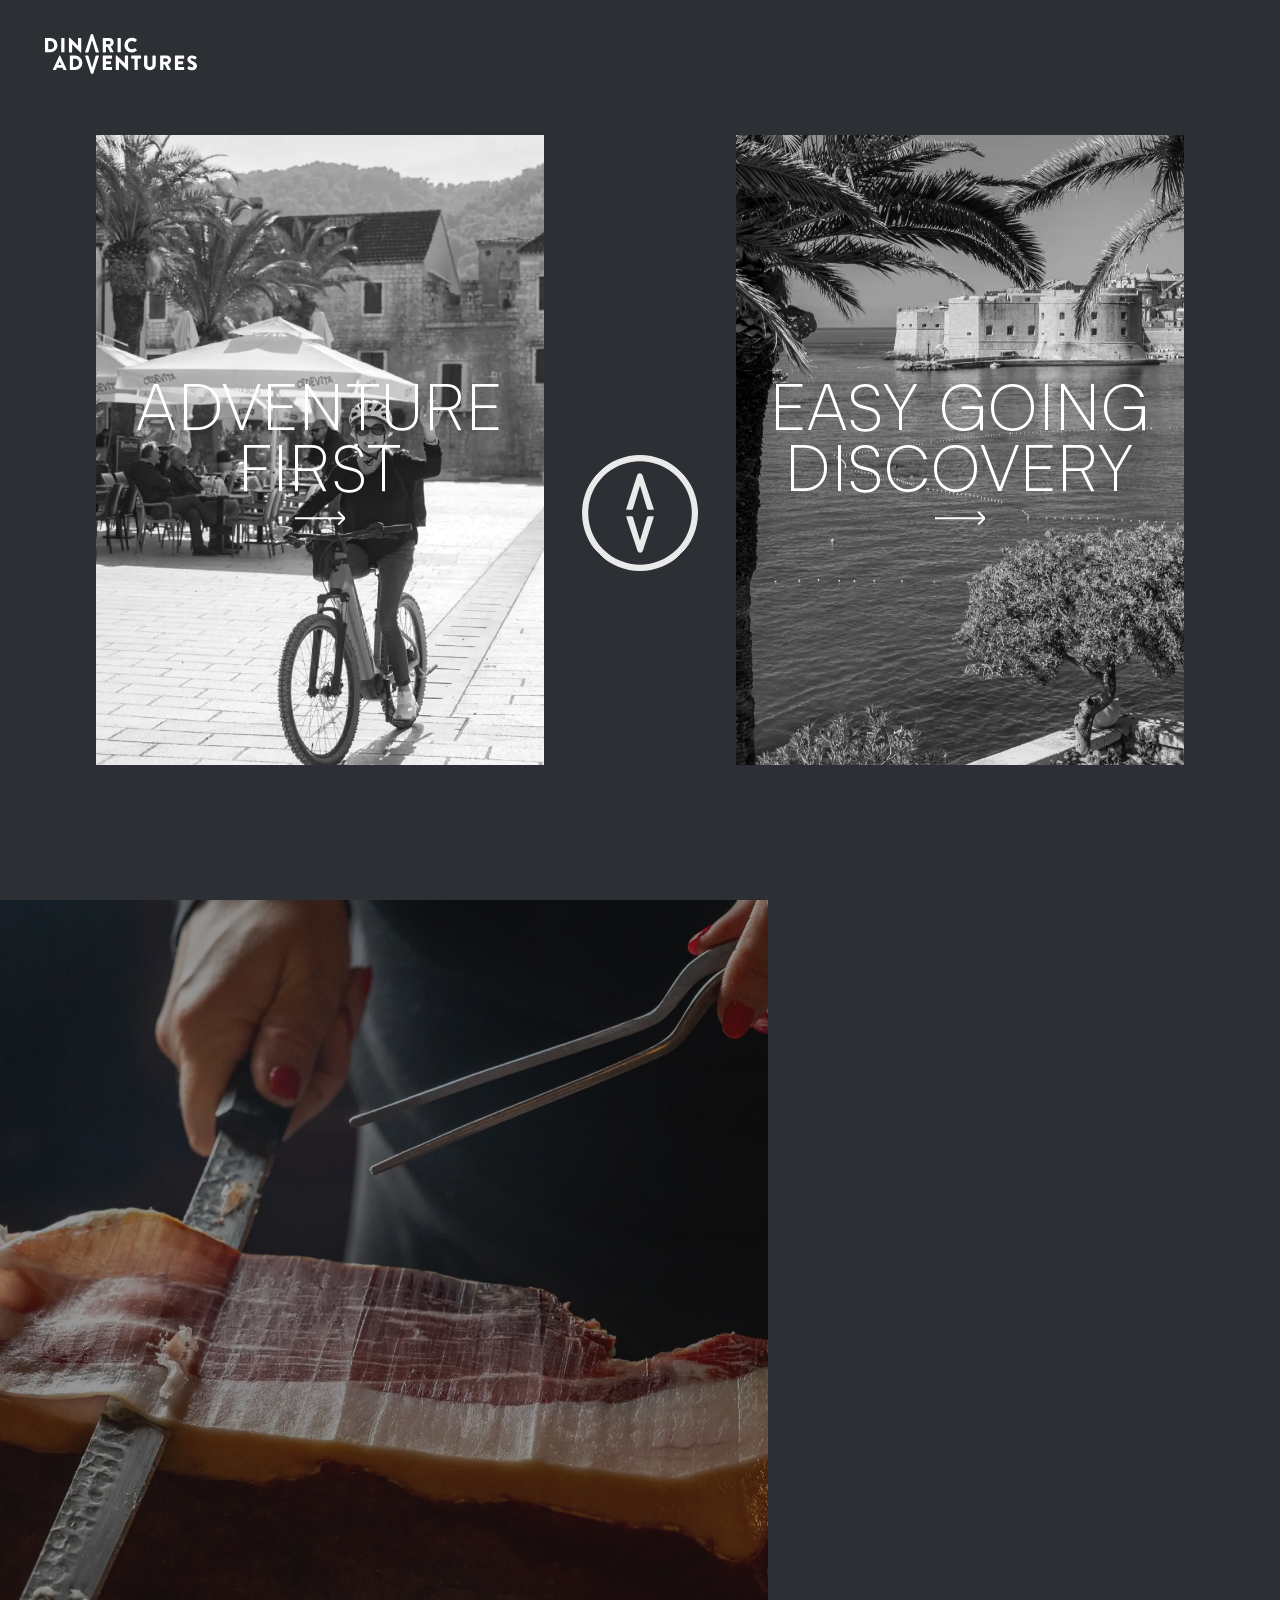
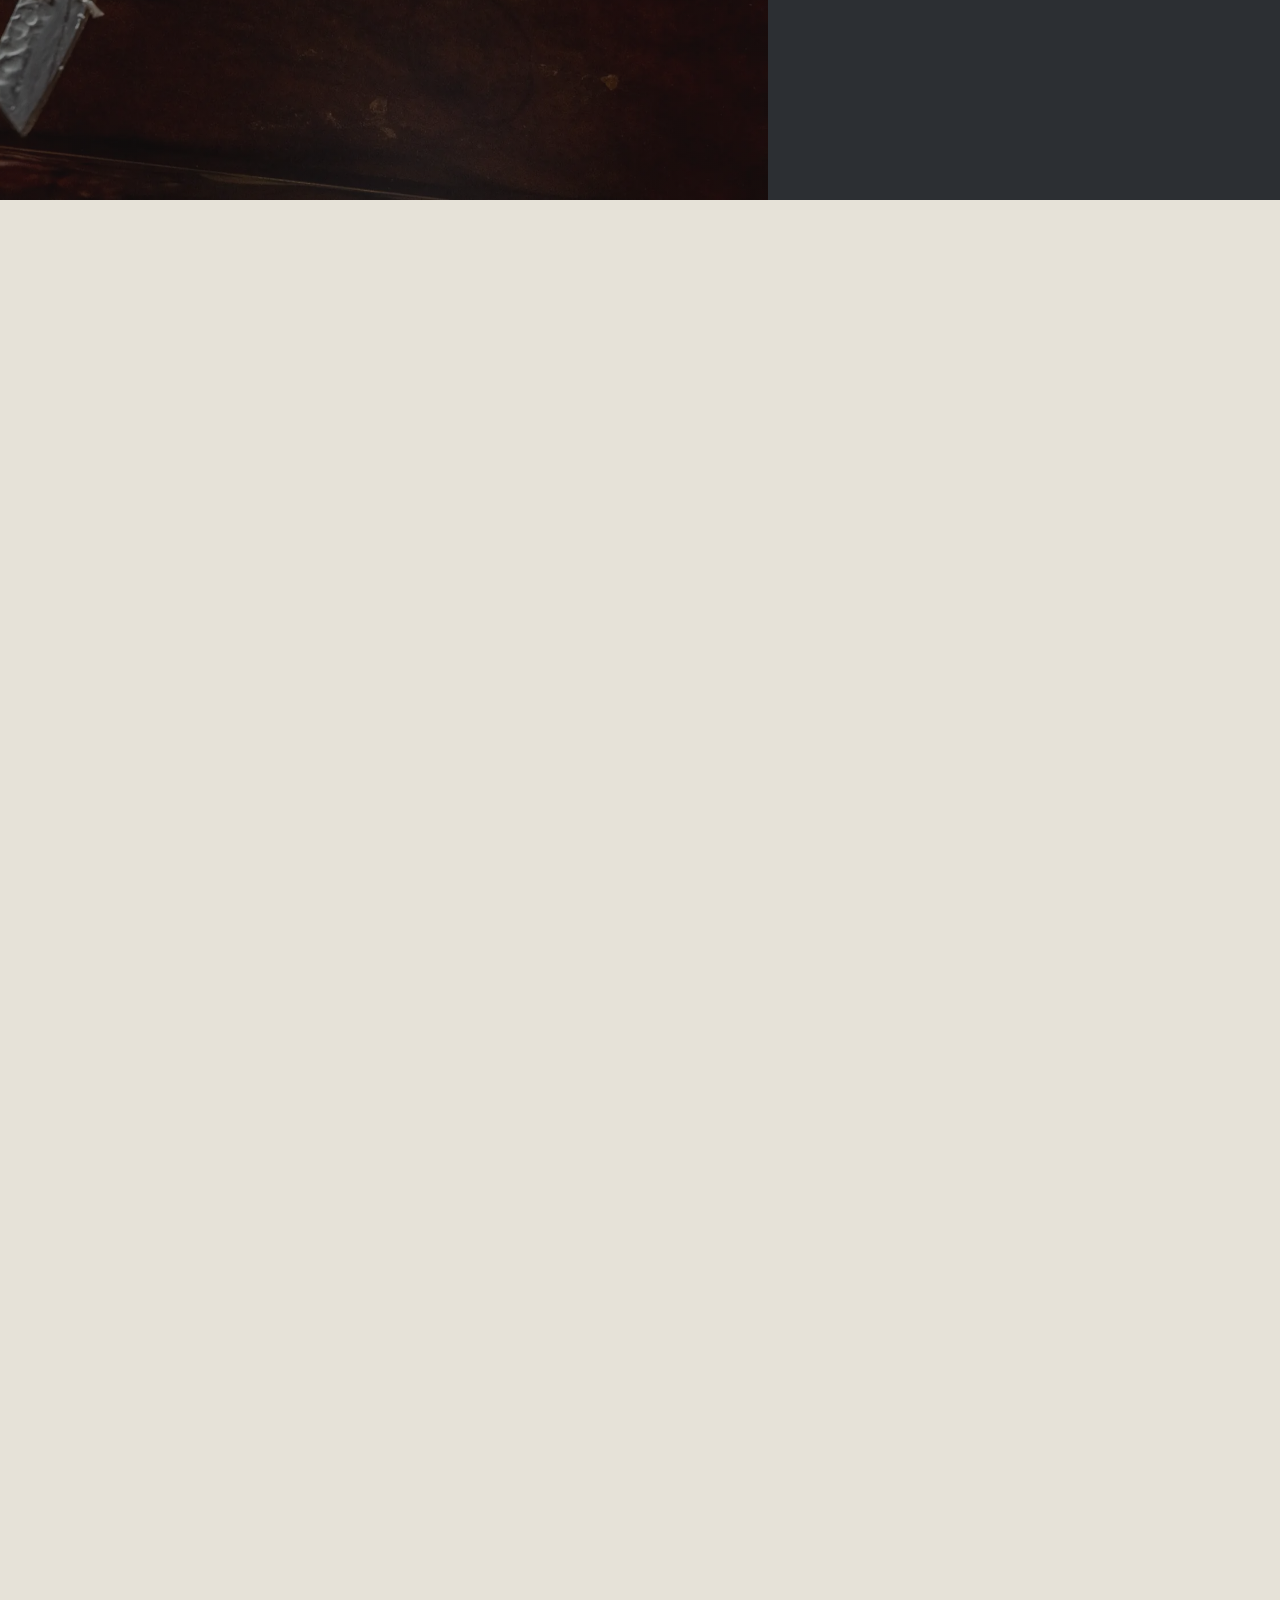
==== commit 8eb51fb2: "add history-only timeless variant on homepage" ====
--- a/index.html
+++ b/index.html
@@ -445,6 +445,112 @@
          </div>
       </div>
    </section>
+            <section id="timeless" data-hide-elements data-disable-timeless-animation="true" data-timeless-history-only="true">
+                                          <div id="history" class="history wrapper">
+               <div class="top-wrapper">
+                  <div class="stacking-content">
+                                             <h3 data-swiper-index="0" class="active">
+                           LOREM ORIGINS                        </h3>
+                                             <h3 data-swiper-index="1" class="">
+                           IPSUM LAND                        </h3>
+                                             <h3 data-swiper-index="2" class="">
+                           DOLOR IDENTITY                        </h3>
+                                             <h3 data-swiper-index="3" class="">
+                           SIT AMET SOUL                        </h3>
+                                             <h3 data-swiper-index="4" class="">
+                           CONSECTETUR ELIT                        </h3>
+                                       </div>
+                  <div data-aos="fade-left" data-aos-duration="1300" class="swiper-pagination"></div>
+               </div>
+               <div class="swiper customSwiper">
+                  <div class="swiper-wrapper">
+                                             <div class="swiper-slide">
+                           <img width="1024" height="682" src="assets/images/dinaric-pool/img-081.webp" class="attachment-large size-large" alt="Lorem Ipsum" decoding="async" />                        </div>
+                                             <div class="swiper-slide">
+                           <img width="1024" height="579" src="assets/images/dinaric-pool/img-102.webp" class="attachment-large size-large" alt="Lorem Ipsum" decoding="async" />                        </div>
+                                             <div class="swiper-slide">
+                           <img width="1024" height="576" src="assets/images/dinaric-pool/img-046.webp" class="attachment-large size-large" alt="Lorem Ipsum" decoding="async" />                        </div>
+                                             <div class="swiper-slide">
+                           <img width="1000" height="667" src="assets/images/dinaric-pool/img-115.webp" class="attachment-large size-large" alt="Lorem Ipsum" decoding="async" />                        </div>
+                                             <div class="swiper-slide">
+                           <img width="1024" height="683" src="assets/images/dinaric-pool/img-120.webp" class="attachment-large size-large" alt="Lorem Ipsum" decoding="async" />                        </div>
+                                       </div>
+               </div>
+               <div class="content" data-aos="fade-up" data-aos-duration="1300">
+                  <div class="stacking-content">
+                                             <div data-swiper-index="0" class="active">
+                           <p data-start="2874" data-end="3176">Lorem ipsum dolor sit amet, consectetur adipiscing elit, sed do eiusmod tempor incididunt ut labore et dolore magna aliqua.</p>
+                        </div>
+                                             <div data-swiper-index="1" class="">
+                           <p data-start="3205" data-end="3493">Ut enim ad minim veniam, quis nostrud exercitation ullamco laboris nisi ut aliquip ex ea commodo consequat.</p>
+                        </div>
+                                             <div data-swiper-index="2" class="">
+                           <p data-start="3528" data-end="3797">Duis aute irure dolor in reprehenderit in voluptate velit esse cillum dolore eu fugiat nulla pariatur.</p>
+                        </div>
+                                             <div data-swiper-index="3" class="">
+                           <p data-start="3829" data-end="4122">Excepteur sint occaecat cupidatat non proident, sunt in culpa qui officia deserunt mollit anim id est laborum.</p>
+                        </div>
+                                             <div data-swiper-index="4" class="">
+                           <p data-start="4157" data-end="4416">Sed ut perspiciatis unde omnis iste natus error sit voluptatem accusantium doloremque laudantium.</p>
+                        </div>
+                                       </div>
+                  <div class="navigation-buttons">
+                     <div class="button-prev">
+                        <svg xmlns="http://www.w3.org/2000/svg" width="189.287" height="189.074" viewBox="0 0 189.287 189.074">
+                           <g id="Group_2496" data-name="Group 2496" transform="translate(1.414 1.423)">
+                              <g id="Group_1571" data-name="Group 1571" transform="translate(186.481 118) rotate(150)">
+                                 <g id="Group_1572" data-name="Group 1572" transform="translate(0 0)">
+                                    <path id="Path_83" data-name="Path 83" d="M61.562,136.228A68.331,68.331,0,0,1,64.691,0"
+                                       transform="translate(0 0)" fill="none" stroke="#fff" stroke-linecap="round"
+                                       stroke-linejoin="bevel" stroke-width="2" />
+                                    <path id="Path_84" data-name="Path 84"
+                                       d="M0,0A64.73,64.73,0,0,1,9.264,1.4a65.782,65.782,0,0,1,9.264,2.758,68.355,68.355,0,0,1,44.124,66.7c-1.34,34.091-28.238,62.064-61.791,65.261"
+                                       transform="translate(73.956 0.132)" fill="none" stroke="#fff" stroke-linecap="round"
+                                       stroke-linejoin="bevel" stroke-width="2" />
+                                 </g>
+                              </g>
+                              <g id="Icon_feather-arrow-right" data-name="Icon feather-arrow-right"
+                                 transform="translate(68 87.038)">
+                                 <path id="Path_1604" data-name="Path 1604" d="M57.073,18H7.5"
+                                    transform="translate(-7.5 -11.603)" fill="none" stroke="#fff" stroke-linecap="round"
+                                    stroke-linejoin="round" stroke-width="2" />
+                                 <path id="Path_1605" data-name="Path 1605" d="M24.4,7.5,18,13.9l6.4,6.4"
+                                    transform="translate(-18 -7.5)" fill="none" stroke="#fff" stroke-linecap="round"
+                                    stroke-linejoin="round" stroke-width="2" />
+                              </g>
+                           </g>
+                        </svg>
+                     </div>
+                     <div class="button-next">
+                        <svg xmlns="http://www.w3.org/2000/svg" width="189.287" height="189.074" viewBox="0 0 189.287 189.074">
+                           <g id="Group_3014" data-name="Group 3014" transform="translate(187.873 187.651) rotate(180)">
+                              <g id="Group_1571" data-name="Group 1571" transform="translate(186.481 118) rotate(150)">
+                                 <g id="Group_1572" data-name="Group_1572" transform="translate(0 0)">
+                                    <path id="Path_83" data-name="Path 83" d="M61.562,136.228A68.331,68.331,0,0,1,64.691,0"
+                                       transform="translate(0 0)" fill="none" stroke="#fff" stroke-linecap="round"
+                                       stroke-linejoin="bevel" stroke-width="2" />
+                                    <path id="Path_84" data-name="Path 84"
+                                       d="M0,0A64.73,64.73,0,0,1,9.264,1.4a65.782,65.782,0,0,1,9.264,2.758,68.355,68.355,0,0,1,44.124,66.7c-1.34,34.091-28.238,62.064-61.791,65.261"
+                                       transform="translate(73.956 0.132)" fill="none" stroke="#fff" stroke-linecap="round"
+                                       stroke-linejoin="bevel" stroke-width="2" />
+                                 </g>
+                              </g>
+                              <g id="Icon_feather-arrow-right" data-name="Icon feather-arrow-right"
+                                 transform="translate(68 87.038)">
+                                 <path id="Path_1604" data-name="Path 1604" d="M57.073,18H7.5"
+                                    transform="translate(-7.5 -11.603)" fill="none" stroke="#fff" stroke-linecap="round"
+                                    stroke-linejoin="round" stroke-width="2" />
+                                 <path id="Path_1605" data-name="Path 1605" d="M24.4,7.5,18,13.9l6.4,6.4"
+                                    transform="translate(-18 -7.5)" fill="none" stroke="#fff" stroke-linecap="round"
+                                    stroke-linejoin="round" stroke-width="2" />
+                              </g>
+                           </g>
+                        </svg>
+                     </div>
+                  </div>
+               </div>
+            </div>
+               </section>
 <section id="home_accommodation">
       <div class="swiper accommodation_swipe" data-cursor-target data-cursor-text="DRAG" data-cursor-active-text="RELEASE">
       <div class="swiper-wrapper">
--- a/assets/css/brand-theme.css
+++ b/assets/css/brand-theme.css
@@ -706,3 +706,393 @@
     padding-block: 20px;
   }
 }
+
+/* extreme-canyoning: apply missing destination FAQ styles without adding single-destination to body */
+body.single-custom-multi-day #faq-content {
+  padding-block: 140px 160px;
+}
+
+body.single-custom-multi-day #faq-content .wrapper {
+  padding: 0 8.5%;
+  place-items: center;
+}
+
+body.single-custom-multi-day #faq-content .wrapper .btn.btn-gold {
+  margin-block-start: 140px;
+  margin-inline: auto;
+}
+
+body.single-custom-multi-day #faq-content .faq-wrapper {
+  width: 100%;
+  padding-top: 100px;
+}
+
+body.single-custom-multi-day #faq-content .faq-wrapper [data-accordion-inner],
+body.single-custom-multi-day #faq-content .faq-wrapper [data-accordion-header] {
+  padding: 0;
+}
+
+body.single-custom-multi-day #faq-content .faq-wrapper .faq-link .text-heading {
+  font-family: "Satoshi", sans-serif;
+  font-size: 35px;
+}
+
+body.single-custom-multi-day #faq-content .faq-wrapper .faq-link .faq-answer-wrapper p {
+  max-width: 55ch;
+  font-size: 22px;
+}
+
+@media (max-width: 1440px) {
+  body.single-custom-multi-day #faq-content .faq-wrapper .faq-link .text-heading {
+    font-size: 28px;
+  }
+
+  body.single-custom-multi-day #faq-content .faq-wrapper .faq-link .faq-answer-wrapper p {
+    font-size: 20px;
+  }
+}
+
+@media (max-width: 1024px) {
+  body.single-custom-multi-day #faq-content .wrapper {
+    padding: 0 5.5%;
+  }
+
+  body.single-custom-multi-day #faq-content .faq-wrapper .faq-link .text-heading {
+    font-size: 24px;
+  }
+
+  body.single-custom-multi-day #faq-content .faq-wrapper .faq-link .faq-answer-wrapper p {
+    font-size: 18px;
+  }
+}
+
+@media (max-width: 768px) {
+  body.single-custom-multi-day #faq-content .faq-wrapper .faq-link .faq-answer-wrapper p {
+    font-size: 16px;
+  }
+}
+
+/* homepage timeless history-only mode: active rules */
+body.home #timeless[data-timeless-history-only="true"] {
+  padding-block: 120px 90px;
+  position: relative;
+  background-color: #2C2F33;
+  gap: 0;
+}
+
+body.home #timeless[data-timeless-history-only="true"] .timeless,
+body.home #timeless[data-timeless-history-only="true"] #lyrical {
+  display: none !important;
+}
+
+/* homepage timeless full-mode mirror kept for fallback; inactive unless data-timeless-full="true" is set */
+body.home #timeless[data-timeless-full="true"] {
+  padding-block: 120px 90px;
+  position: relative;
+  display: flex;
+  flex-direction: column;
+  gap: 240px;
+  background-color: #2C2F33; }
+  @media (max-width: 1440px) {
+    body.home #timeless[data-timeless-full="true"] {
+      gap: 120px; } }
+  @media (max-width: 991px) {
+    body.home #timeless[data-timeless-full="true"] {
+      gap: 130px; } }
+  @media (max-width: 768px) {
+    body.home #timeless[data-timeless-full="true"] {
+      gap: 80px; } }
+  body.home #timeless[data-timeless-full="true"] .timeless {
+    --section-height: 100vh;
+    --section-height: 100svh;
+    position: absolute;
+    inset: 0;
+    width: 100%;
+    height: var(--section-height);
+    width: 100%;
+    z-index: 3; }
+    body.home #timeless[data-timeless-full="true"] .timeless::before {
+      content: '';
+      position: absolute;
+      inset: 0;
+      -o-border-image: linear-gradient(45deg, var(--clr-1), var(--clr-2)) 1 fill;
+         border-image: linear-gradient(45deg, var(--clr-1), var(--clr-2)) 1 fill;
+      z-index: 2; }
+    body.home #timeless[data-timeless-full="true"] .timeless [data-animate-heading] {
+      position: absolute;
+      left: 5%;
+      bottom: 100px;
+      z-index: 2; }
+      body.home #timeless[data-timeless-full="true"] .timeless [data-animate-heading].section-heading {
+        --font-size: var(--fluid-150px);
+        --color: #ffffff;
+        text-align: start;
+        max-width: -moz-min-content;
+        max-width: min-content; }
+        @media (max-width: 450px) {
+          body.home #timeless[data-timeless-full="true"] .timeless [data-animate-heading].section-heading {
+            --font-size: var(--fluid-80px);
+            text-align: center; } }
+  body.home #timeless[data-timeless-full="true"] #lyrical {
+    place-items: center;
+    place-content: center; }
+    body.home #timeless[data-timeless-full="true"] #lyrical.lyrical.wrapper {
+      position: relative;
+      padding: 120px 8.5% 90px 8.5%;
+      display: flex;
+      justify-content: space-between;
+      width: 100%; }
+      @media (max-width: 1280px) {
+        body.home #timeless[data-timeless-full="true"] #lyrical.lyrical.wrapper {
+          padding: 90px 5.5% 90px 5.5%; } }
+      @media (max-width: 991px) {
+        body.home #timeless[data-timeless-full="true"] #lyrical.lyrical.wrapper {
+          display: flex;
+          flex-direction: column; } }
+      body.home #timeless[data-timeless-full="true"] #lyrical.lyrical.wrapper .marquees-holder {
+        position: absolute;
+        display: flex;
+        flex-direction: column;
+        gap: 20px;
+        width: 100%;
+        left: 0;
+        top: 40%;
+        z-index: 1; }
+      body.home #timeless[data-timeless-full="true"] #lyrical.lyrical.wrapper .floating-marquee.last-word {
+        margin-left: 30%; }
+      body.home #timeless[data-timeless-full="true"] #lyrical.lyrical.wrapper .floating-marquee .wrapperRollingText .rollingText {
+        --color: rgba(255, 255, 255, 0.2);
+        --font-size: var(--fluid-350px);
+        mix-blend-mode: difference;
+        font-family: "Satoshi", sans-serif;
+        padding-left: 100vw; }
+        @media (max-width: 991px) {
+          body.home #timeless[data-timeless-full="true"] #lyrical.lyrical.wrapper .floating-marquee .wrapperRollingText .rollingText {
+            text-shadow: 1px 1px 0px rgba(26, 26, 26, 0.1), 0 0 1em rgba(26, 26, 26, 0.1), 0 0 0.2em rgba(26, 26, 26, 0.1); } }
+        @media (max-width: 1440px) {
+          body.home #timeless[data-timeless-full="true"] #lyrical.lyrical.wrapper .floating-marquee .wrapperRollingText .rollingText {
+            --font-size: 220px; } }
+        @media (max-width: 1024px) {
+          body.home #timeless[data-timeless-full="true"] #lyrical.lyrical.wrapper .floating-marquee .wrapperRollingText .rollingText {
+            --font-size: 160px; } }
+        @media (max-width: 1440px) {
+          body.home #timeless[data-timeless-full="true"] #lyrical.lyrical.wrapper .floating-marquee .wrapperRollingText .rollingText {
+            --font-size: 120px; } }
+      body.home #timeless[data-timeless-full="true"] #lyrical.lyrical.wrapper .img-contain {
+        height: 780px;
+        aspect-ratio: 3 / 4;
+        margin-top: auto;
+        position: relative; }
+        @media (max-width: 1366px) {
+          body.home #timeless[data-timeless-full="true"] #lyrical.lyrical.wrapper .img-contain {
+            max-height: 70svh; } }
+        @media (max-width: 1024px) {
+          body.home #timeless[data-timeless-full="true"] #lyrical.lyrical.wrapper .img-contain {
+            height: 500px; } }
+        @media (max-width: 991px) {
+          body.home #timeless[data-timeless-full="true"] #lyrical.lyrical.wrapper .img-contain {
+            opacity: 0.6; } }
+        @media (max-width: 768px) {
+          body.home #timeless[data-timeless-full="true"] #lyrical.lyrical.wrapper .img-contain {
+            height: 420px; } }
+        @media (max-width: 450px) {
+          body.home #timeless[data-timeless-full="true"] #lyrical.lyrical.wrapper .img-contain {
+            margin-bottom: 40px; } }
+      body.home #timeless[data-timeless-full="true"] #lyrical.lyrical.wrapper .content-text {
+        margin-left: auto;
+        margin-bottom: auto;
+        color: #ffffff;
+        text-align: end;
+        max-width: 450px;
+        text-align: end;
+        padding-left: 50px; }
+        @media (max-width: 991px) {
+          body.home #timeless[data-timeless-full="true"] #lyrical.lyrical.wrapper .content-text {
+            padding-left: unset;
+            max-width: 100%;
+            z-index: 1;
+            font-size: 25px;
+            text-align: center;
+            margin-block: auto; } }
+        @media (max-width: 768px) {
+          body.home #timeless[data-timeless-full="true"] #lyrical.lyrical.wrapper .content-text {
+            font-size: 22px; } }
+        @media (max-width: 768px) {
+          body.home #timeless[data-timeless-full="true"] #lyrical.lyrical.wrapper .content-text {
+            font-size: 20px; } }
+  body.home #timeless[data-timeless-history-only="true"] #history {
+    min-height: 100vh;
+    min-height: 100svh; }
+    @media (max-width: 991px) {
+      body.home #timeless[data-timeless-history-only="true"] #history {
+        min-height: 60vh;
+        min-height: 60svh; } }
+    body.home #timeless[data-timeless-history-only="true"] #history.history.wrapper {
+      padding: 0 16.5%;
+      position: relative;
+      width: 100%; }
+      @media (max-width: 1680px) {
+        body.home #timeless[data-timeless-history-only="true"] #history.history.wrapper {
+          padding: 0 12%; } }
+      @media (max-width: 1440px) {
+        body.home #timeless[data-timeless-history-only="true"] #history.history.wrapper {
+          padding: 0 8.5%; } }
+      @media (max-width: 1280px) {
+        body.home #timeless[data-timeless-history-only="true"] #history.history.wrapper {
+          padding: 0 5.5%; } }
+      @media (max-width: 1024px) {
+        body.home #timeless[data-timeless-history-only="true"] #history.history.wrapper {
+          padding: 0 3.5%; } }
+      body.home #timeless[data-timeless-history-only="true"] #history.history.wrapper .top-wrapper {
+        display: flex;
+        padding-block-end: 80px; }
+        body.home #timeless[data-timeless-history-only="true"] #history.history.wrapper .top-wrapper h3 {
+          color: #ffffff;
+          font-size: 100px;
+          text-align: start;
+          text-transform: uppercase;
+          line-height: 1;
+          position: absolute;
+          left: 8%;
+          top: 0%;
+          z-index: 2;
+          margin: 0;
+          margin-right: auto;
+          margin-top: auto;
+          max-width: -moz-min-content;
+          max-width: min-content; }
+          @media (max-width: 1440px) {
+            body.home #timeless[data-timeless-history-only="true"] #history.history.wrapper .top-wrapper h3 {
+              top: 2.5%;
+              font-size: 72px; } }
+          @media (max-width: 1024px) {
+            body.home #timeless[data-timeless-history-only="true"] #history.history.wrapper .top-wrapper h3 {
+              font-size: 50px; } }
+          @media (max-width: 991px) {
+            body.home #timeless[data-timeless-history-only="true"] #history.history.wrapper .top-wrapper h3 {
+              font-size: 40px;
+              left: 3.5%;
+              top: 5.5%; } }
+          body.home #timeless[data-timeless-history-only="true"] #history.history.wrapper .top-wrapper h3[data-swiper-index] {
+            opacity: 0;
+            cursor: none;
+            pointer-events: none;
+            transition: opacity 0.5s cubic-bezier(0.65, 0, 0.35, 1); }
+            body.home #timeless[data-timeless-history-only="true"] #history.history.wrapper .top-wrapper h3[data-swiper-index].active {
+              opacity: 1;
+              cursor: auto;
+              pointer-events: auto;
+              transition: opacity 1.2s cubic-bezier(0.65, 0, 0.35, 1); }
+        body.home #timeless[data-timeless-history-only="true"] #history.history.wrapper .top-wrapper .swiper-pagination {
+          position: static;
+          color: #ffffff;
+          display: flex;
+          justify-content: flex-end;
+          align-items: flex-start; }
+          body.home #timeless[data-timeless-history-only="true"] #history.history.wrapper .top-wrapper .swiper-pagination .pagination-wrapper {
+            width: 200px;
+            display: grid;
+            gap: 10px; }
+            @media (max-width: 1024px) {
+              body.home #timeless[data-timeless-history-only="true"] #history.history.wrapper .top-wrapper .swiper-pagination .pagination-wrapper {
+                width: 100px; } }
+            body.home #timeless[data-timeless-history-only="true"] #history.history.wrapper .top-wrapper .swiper-pagination .pagination-wrapper .spans-wrapper {
+              display: flex;
+              justify-content: flex-start;
+              align-items: center;
+              gap: 10px;
+              font-size: 35px;
+              font-family: "Satoshi", sans-serif; }
+              @media (max-width: 1440px) {
+                body.home #timeless[data-timeless-history-only="true"] #history.history.wrapper .top-wrapper .swiper-pagination .pagination-wrapper .spans-wrapper {
+                  font-size: 30px; } }
+              @media (max-width: 1024px) {
+                body.home #timeless[data-timeless-history-only="true"] #history.history.wrapper .top-wrapper .swiper-pagination .pagination-wrapper .spans-wrapper {
+                  font-size: 25px; } }
+          body.home #timeless[data-timeless-history-only="true"] #history.history.wrapper .top-wrapper .swiper-pagination .progressbar-background {
+            width: 100%;
+            height: 1px;
+            background: #505050;
+            position: static; }
+            body.home #timeless[data-timeless-history-only="true"] #history.history.wrapper .top-wrapper .swiper-pagination .progressbar-background .progressbar-fill {
+              height: 1px;
+              background-color: #ffffff; }
+      body.home #timeless[data-timeless-history-only="true"] #history.history.wrapper .swiper.customSwiper {
+        width: 100%; }
+        body.home #timeless[data-timeless-history-only="true"] #history.history.wrapper .swiper.customSwiper .swiper-slide {
+          transition: all 0.3s ease-in-out;
+          opacity: 0; }
+          body.home #timeless[data-timeless-history-only="true"] #history.history.wrapper .swiper.customSwiper .swiper-slide img {
+            width: 100%;
+            aspect-ratio: 5 / 2;
+            -o-object-fit: cover;
+               object-fit: cover; }
+            @media (max-width: 768px) {
+              body.home #timeless[data-timeless-history-only="true"] #history.history.wrapper .swiper.customSwiper .swiper-slide img {
+                aspect-ratio: 4 / 2; } }
+          body.home #timeless[data-timeless-history-only="true"] #history.history.wrapper .swiper.customSwiper .swiper-slide.swiper-slide-active {
+            opacity: 1;
+            transition: all 0.3s ease-in-out; }
+      body.home #timeless[data-timeless-history-only="true"] #history.history.wrapper .content {
+        padding-top: 115px;
+        display: grid;
+        grid-template-columns: 1fr 1fr; }
+        @media (max-width: 1440px) {
+          body.home #timeless[data-timeless-history-only="true"] #history.history.wrapper .content {
+            padding-top: 100px; } }
+        @media (max-width: 1024px) {
+          body.home #timeless[data-timeless-history-only="true"] #history.history.wrapper .content {
+            grid-template-columns: 2fr 1fr;
+            gap: 20px;
+            padding-top: 80px; } }
+        @media (max-width: 991px) {
+          body.home #timeless[data-timeless-history-only="true"] #history.history.wrapper .content {
+            grid-template-columns: 1fr;
+            gap: 20px;
+            padding-top: 80px; } }
+        body.home #timeless[data-timeless-history-only="true"] #history.history.wrapper .content [data-swiper-index] {
+          display: flex;
+          opacity: 0;
+          align-self: start;
+          cursor: none;
+          pointer-events: none;
+          transition: opacity 0.5s cubic-bezier(0.65, 0, 0.35, 1); }
+          body.home #timeless[data-timeless-history-only="true"] #history.history.wrapper .content [data-swiper-index] * {
+            color: #ffffff;
+            text-underline-offset: 4px;
+            -webkit-text-decoration-color: rgba(255, 255, 255, 0.5);
+                    text-decoration-color: rgba(255, 255, 255, 0.5);
+            margin: 0;
+            margin-top: auto; }
+          body.home #timeless[data-timeless-history-only="true"] #history.history.wrapper .content [data-swiper-index].active {
+            opacity: 1;
+            cursor: auto;
+            pointer-events: auto;
+            transition: opacity 1.2s cubic-bezier(0.65, 0, 0.35, 1); }
+        body.home #timeless[data-timeless-history-only="true"] #history.history.wrapper .content .navigation-buttons {
+          display: flex;
+          justify-content: flex-end;
+          align-items: flex-end; }
+          body.home #timeless[data-timeless-history-only="true"] #history.history.wrapper .content .navigation-buttons .button-prev,
+          body.home #timeless[data-timeless-history-only="true"] #history.history.wrapper .content .navigation-buttons .button-next {
+            position: static;
+            transition: all 0.3s ease-in-out; }
+            body.home #timeless[data-timeless-history-only="true"] #history.history.wrapper .content .navigation-buttons .button-prev svg,
+            body.home #timeless[data-timeless-history-only="true"] #history.history.wrapper .content .navigation-buttons .button-next svg {
+              width: 160px;
+              cursor: pointer; }
+              @media (max-width: 1440px) {
+                body.home #timeless[data-timeless-history-only="true"] #history.history.wrapper .content .navigation-buttons .button-prev svg,
+                body.home #timeless[data-timeless-history-only="true"] #history.history.wrapper .content .navigation-buttons .button-next svg {
+                  width: 120px;
+                  height: 120px; } }
+              @media (max-width: 1280px) {
+                body.home #timeless[data-timeless-history-only="true"] #history.history.wrapper .content .navigation-buttons .button-prev svg,
+                body.home #timeless[data-timeless-history-only="true"] #history.history.wrapper .content .navigation-buttons .button-next svg {
+                  width: 105px;
+                  height: 105px; } }
+              @media (max-width: 991px) {
+                body.home #timeless[data-timeless-history-only="true"] #history.history.wrapper .content .navigation-buttons .button-prev svg,
+                body.home #timeless[data-timeless-history-only="true"] #history.history.wrapper .content .navigation-buttons .button-next svg {
+                  width: 95px;
+                  height: 95px; } }
--- a/assets/css/mode-selector.css
+++ b/assets/css/mode-selector.css
@@ -101,7 +101,12 @@
 @media (min-width: 768px) and (hover: hover) {
   #mode-selector-overlay .mode-selector-services .services_wrapper .service a:hover img {
     clip-path: inset(0% 0% 0% 0%);
-    filter: grayscale(85%) contrast(1.08);
+    filter: grayscale(0%) contrast(1.05);
+  }
+
+  #mode-selector-overlay .mode-selector-services .services_wrapper .service a:focus-visible img {
+    clip-path: inset(0% 0% 0% 0%);
+    filter: grayscale(0%) contrast(1.05);
   }
 
   #mode-selector-overlay .mode-selector-services .services_wrapper .service a:hover h2 {
@@ -181,8 +186,8 @@
   top: 57%;
   left: 50%;
   transform: translate(-50%, -50%);
-  width: clamp(64px, 4.8vw, 82px);
-  height: clamp(64px, 4.8vw, 82px);
+  width: clamp(126px, 9vw, 166px);
+  height: clamp(126px, 9vw, 166px);
   z-index: 10;
   pointer-events: none;
   display: flex;
@@ -211,16 +216,16 @@
 @media (max-width: 1024px) {
   #mode-selector-overlay .mode-selector-compass {
     top: 57%;
-    width: 62px;
-    height: 62px;
+    width: 108px;
+    height: 108px;
   }
 }
 
 @media (max-width: 768px) {
   #mode-selector-overlay .mode-selector-compass {
     top: 56%;
-    width: 54px;
-    height: 54px;
+    width: 92px;
+    height: 92px;
   }
 }
 
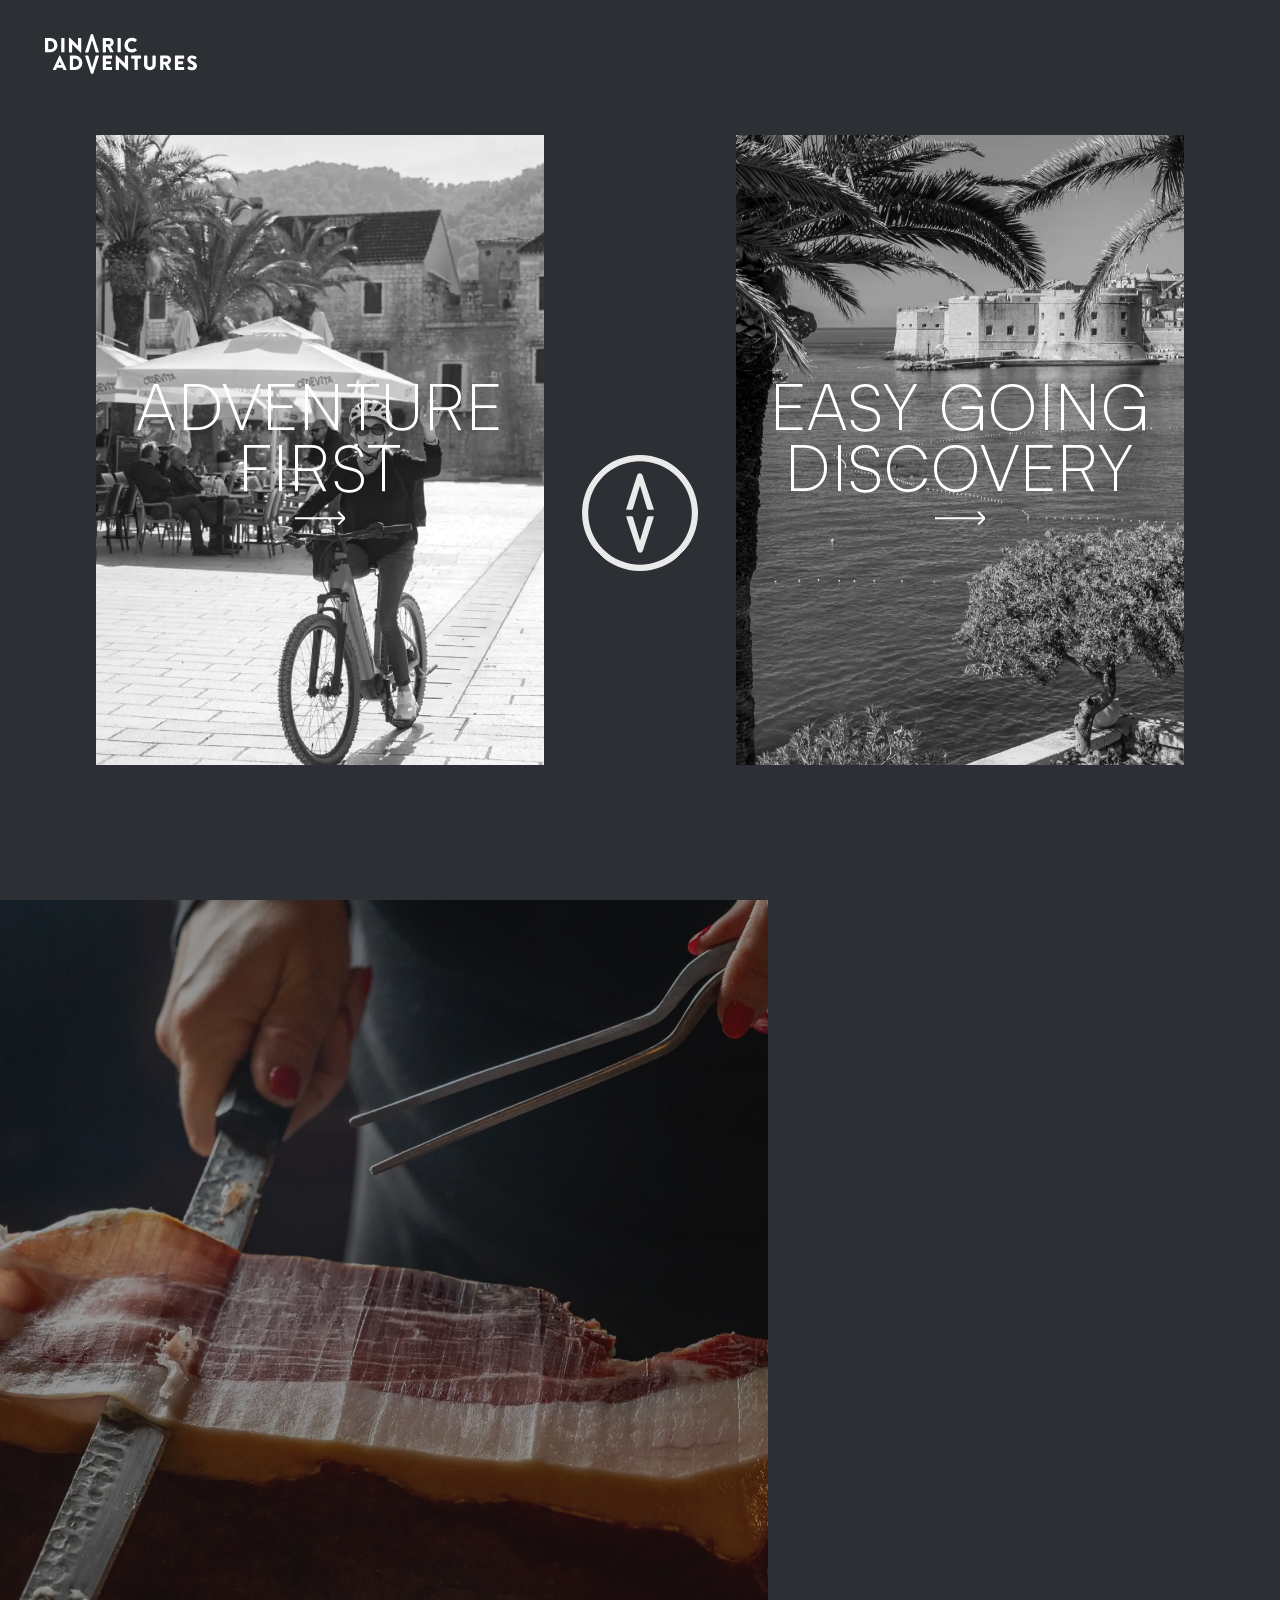
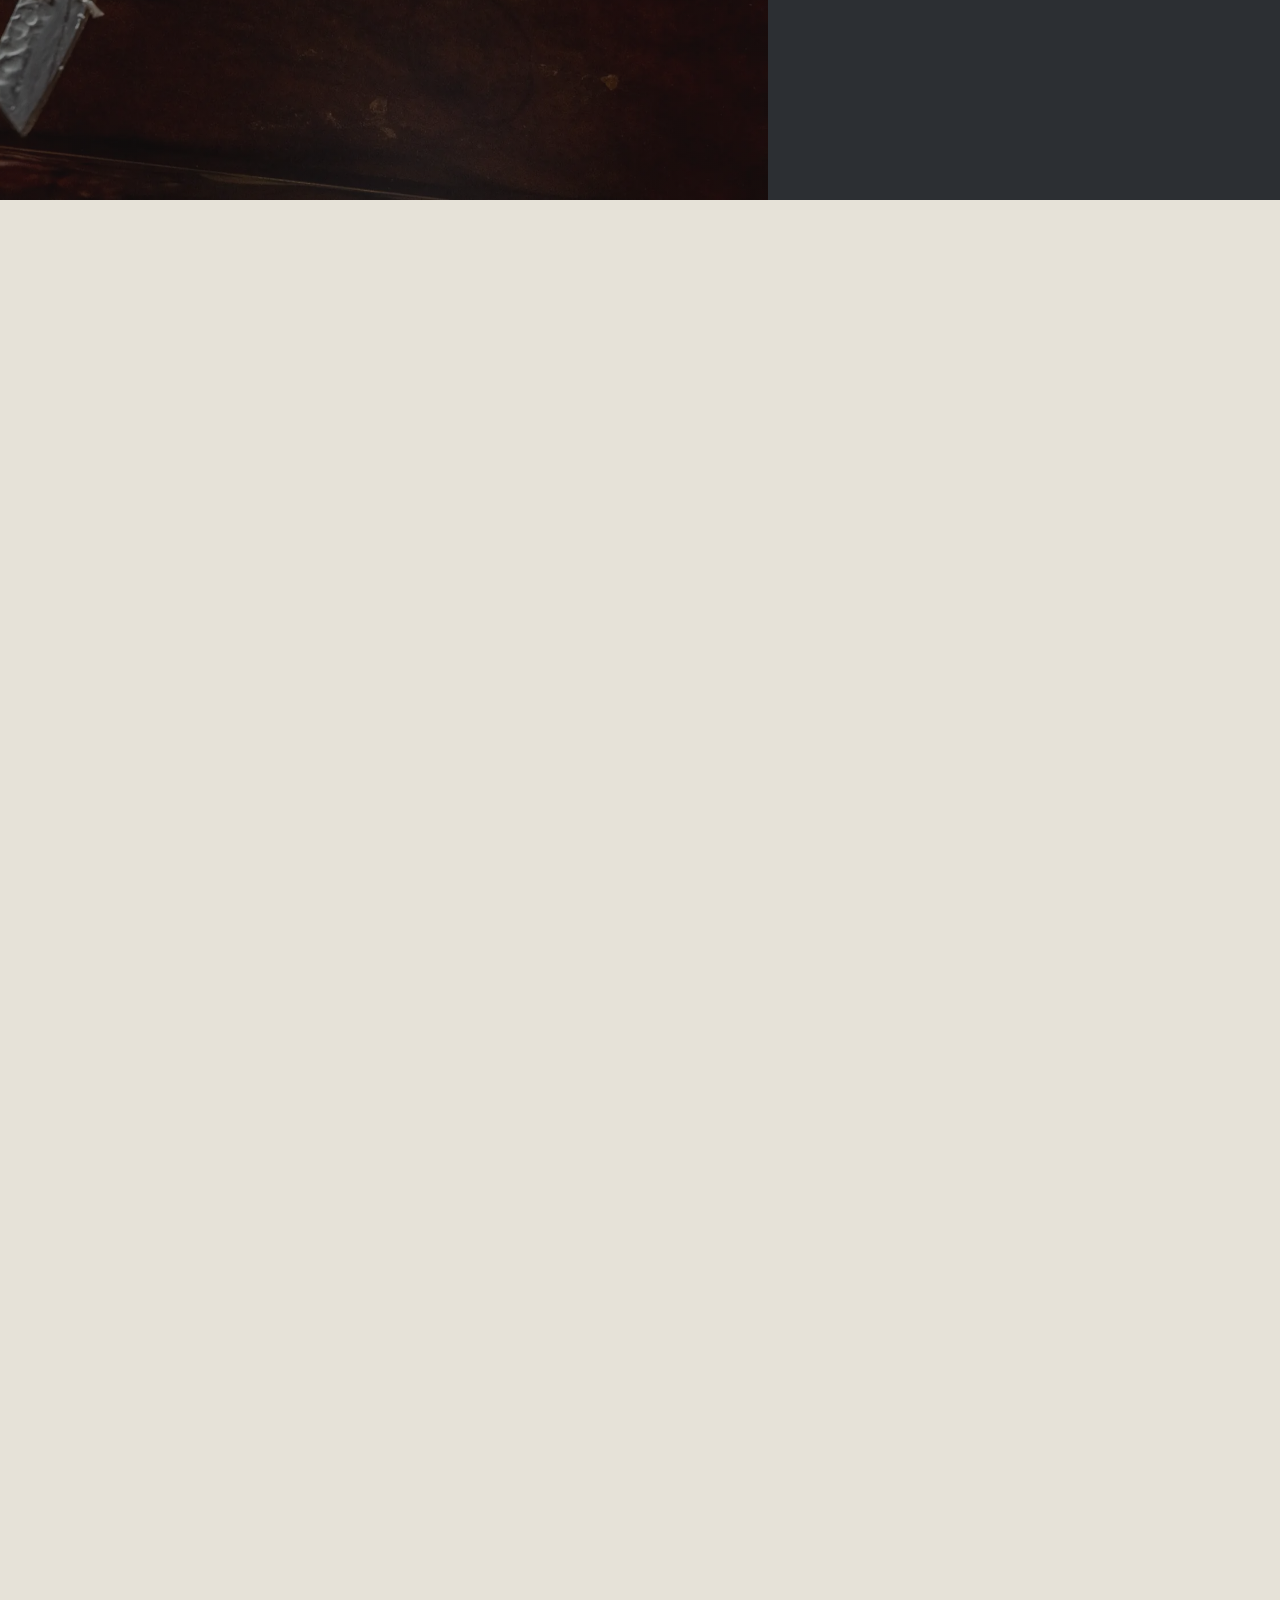
==== commit ff69070f: "add all-experience-excursions section before timeless on home" ====
--- a/index.html
+++ b/index.html
@@ -442,6 +442,63 @@
          <div class="swiper-button-next">
             <img src="assets/images/arrow_right.svg"
                alt="Lorem Ipsum">
+         </div>
+      </div>
+   </section>
+   <section id="all-experience-excursions" data-post="experiences" data-color="#2C2F33">
+      <h2 class="section-heading" data-animate-heading>
+         LOREM IPSUM EXPERIENCES
+      </h2>
+      <div class="swiper excursions-swiper" data-cursor-target>
+         <div class="swiper-wrapper">
+            <div class="swiper-slide clickable-parent">
+               <div class="image-wrapper">
+                  <img width="1024" height="683" src="assets/images/dinaric-pool/img-129.webp" class="attachment-large size-large" alt="Lorem Ipsum" decoding="async" />
+               </div>
+               <div class="excursions-info">
+                  <span class="excursions-location">
+                     LOREM REGION
+                  </span>
+                  <h3 class="excursions-name clickable-parent-heading">
+                     <a href="#placeholder">Lorem Ipsum Dolor Sit Amet</a>
+                  </h3>
+                  <div class="truncated text">
+                     Lorem ipsum dolor sit amet, consectetur adipiscing elit, sed do eiusmod tempor incididunt ut labore et dolore magna aliqua.
+                  </div>
+               </div>
+            </div>
+            <div class="swiper-slide clickable-parent">
+               <div class="image-wrapper">
+                  <img width="1024" height="683" src="assets/images/dinaric-pool/img-060.webp" class="attachment-large size-large" alt="Lorem Ipsum" decoding="async" />
+               </div>
+               <div class="excursions-info">
+                  <span class="excursions-location">
+                     IPSUM DISTRICT
+                  </span>
+                  <h3 class="excursions-name clickable-parent-heading">
+                     <a href="#placeholder">Consectetur Adipiscing Elit</a>
+                  </h3>
+                  <div class="truncated text">
+                     Ut enim ad minim veniam, quis nostrud exercitation ullamco laboris nisi ut aliquip ex ea commodo consequat.
+                  </div>
+               </div>
+            </div>
+            <div class="swiper-slide clickable-parent">
+               <div class="image-wrapper">
+                  <img width="1024" height="683" src="assets/images/dinaric-pool/img-082.webp" class="attachment-large size-large" alt="Lorem Ipsum" decoding="async" />
+               </div>
+               <div class="excursions-info">
+                  <span class="excursions-location">
+                     DOLOR VALLEY
+                  </span>
+                  <h3 class="excursions-name clickable-parent-heading">
+                     <a href="#placeholder">Sed Do Eiusmod Tempor</a>
+                  </h3>
+                  <div class="truncated text">
+                     Duis aute irure dolor in reprehenderit in voluptate velit esse cillum dolore eu fugiat nulla pariatur.
+                  </div>
+               </div>
+            </div>
          </div>
       </div>
    </section>
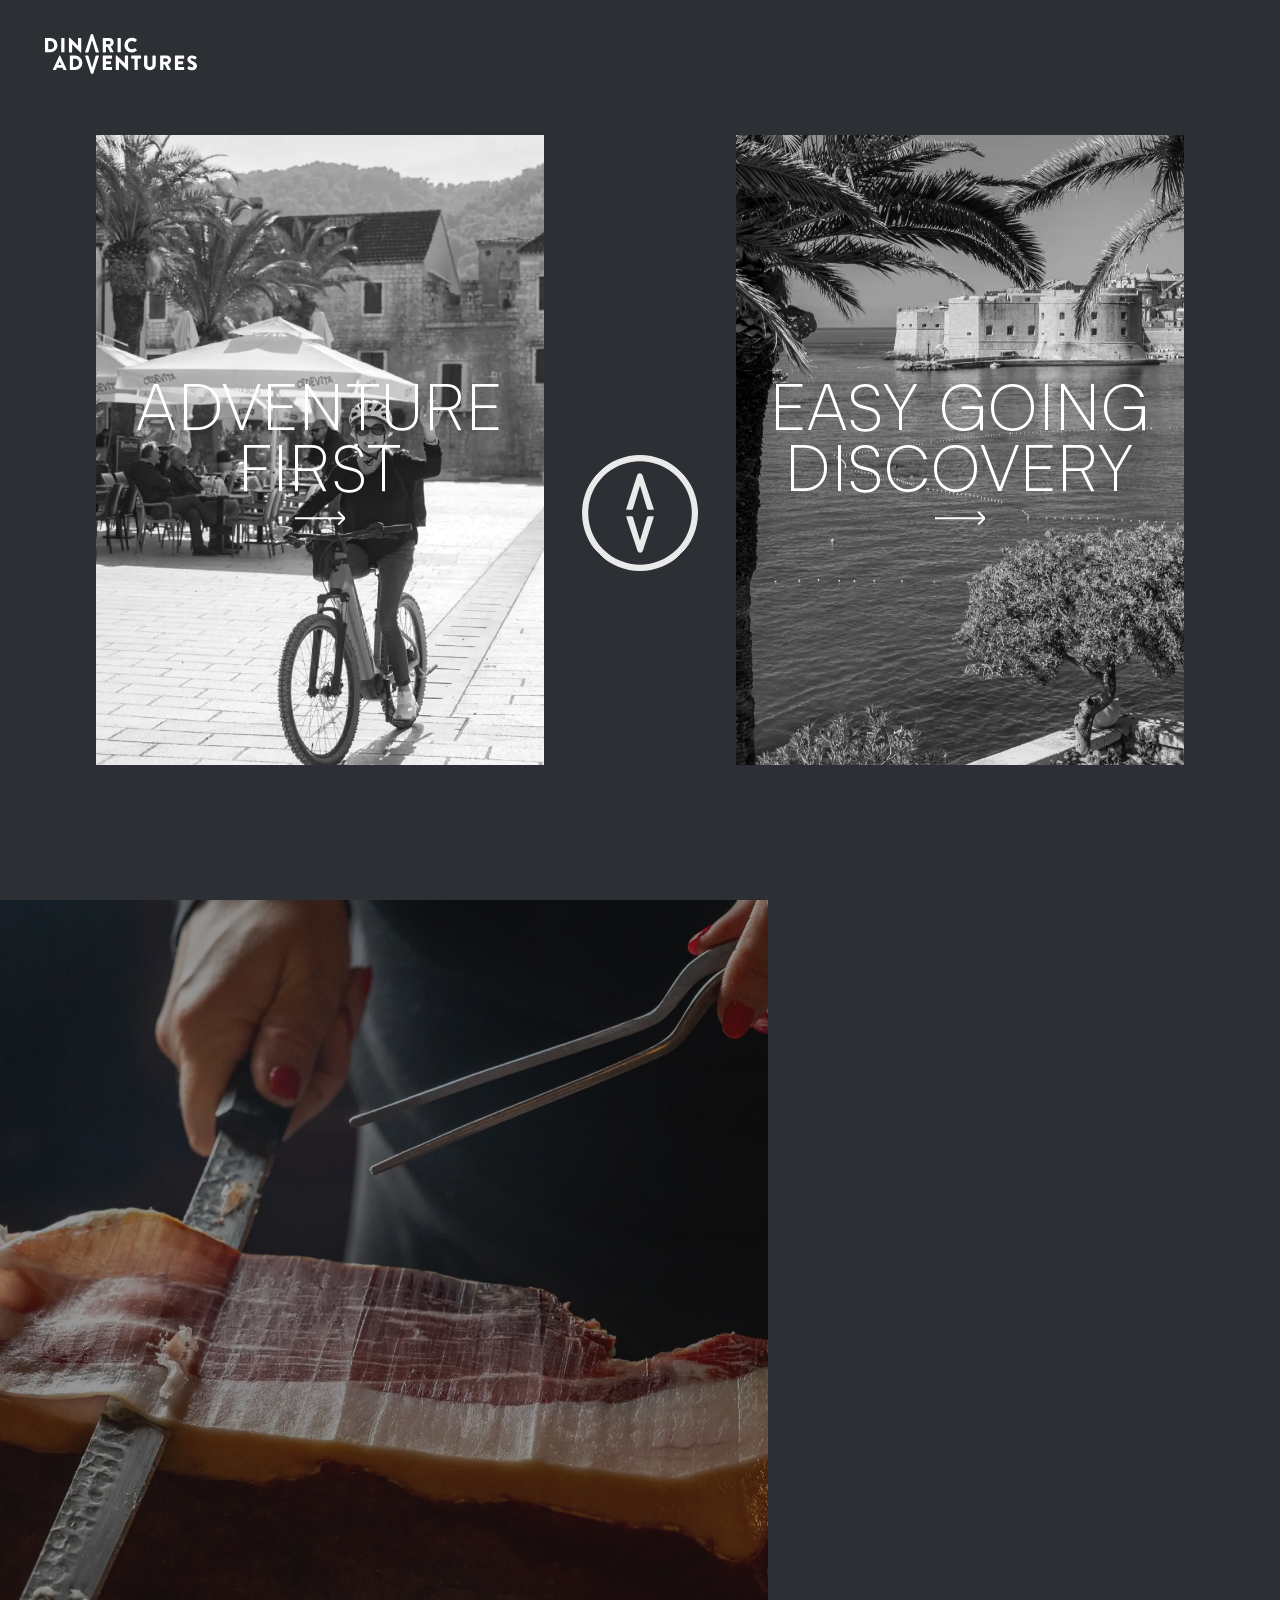
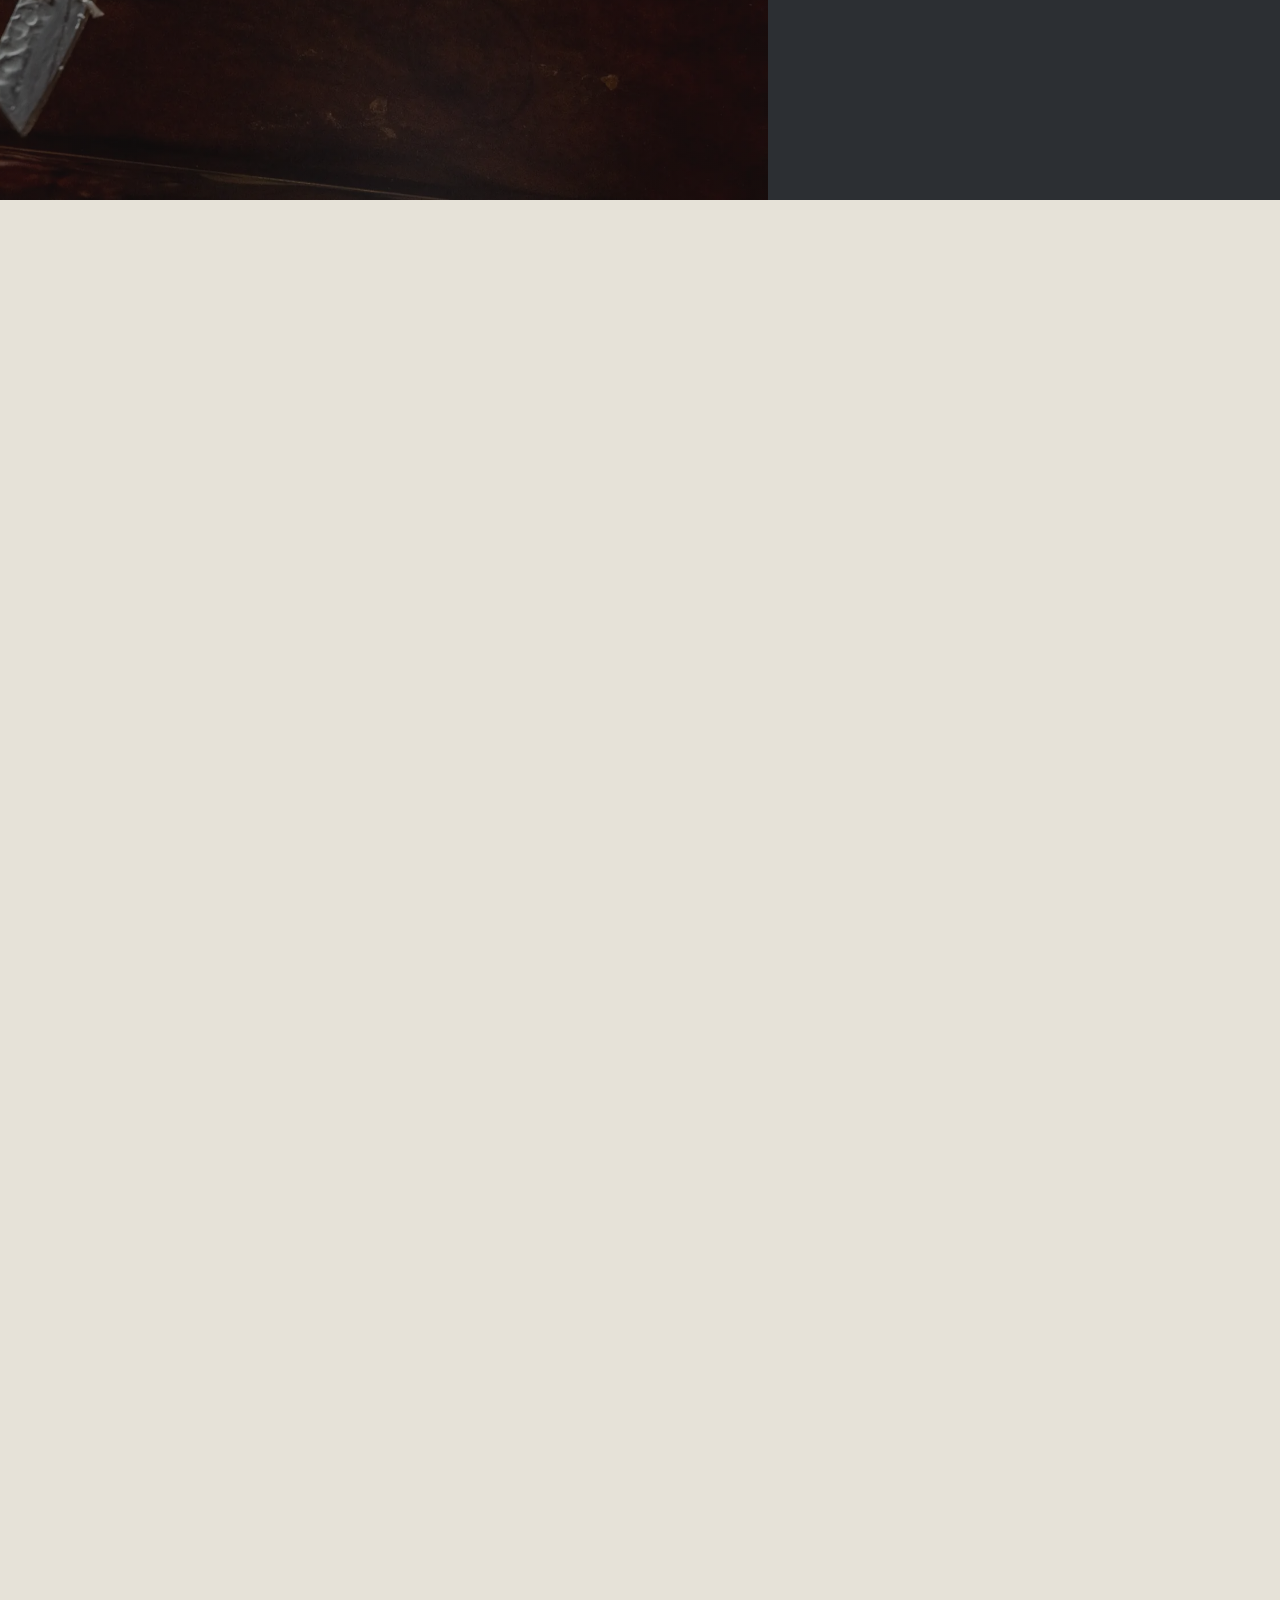
==== commit f734e08d: "temporary ditch some components on home page" ====
--- a/index.html
+++ b/index.html
@@ -399,109 +399,6 @@
               </div>
     </div>
   </section>
-   <section id="travel_experiences_slider" data-post-page>
-      <div class="travel_swipe">
-         <div class="swiper-wrapper">
-                           <div class="swiper-slide" style="background-image:url('assets/images/dinaric-pool/img-060.webp');">
-                  <div class="title" data-aos="zoom-in" data-aos-once="true" data-aos-duration="1200" data-aos-easing="ease-in-out">
-                     <h3 class="h1" data-animate-heading>
-                        LOREM IPSUM DOLOR                     </h3>
-                  </div>
-               </div>
-                           <div class="swiper-slide" style="background-image:url('assets/images/dinaric-pool/img-082.webp');">
-                  <div class="title" data-aos="zoom-in" data-aos-once="true" data-aos-duration="1200" data-aos-easing="ease-in-out">
-                     <h3 class="h1" data-animate-heading>
-                        SIT AMET &amp; CONSECTETUR                     </h3>
-                  </div>
-               </div>
-                           <div class="swiper-slide" style="background-image:url('assets/images/dinaric-pool/img-046.webp');">
-                  <div class="title" data-aos="zoom-in" data-aos-once="true" data-aos-duration="1200" data-aos-easing="ease-in-out">
-                     <h3 class="h1" data-animate-heading>
-                        ADIPISCING ELIT SED DO                     </h3>
-                  </div>
-               </div>
-                           <div class="swiper-slide" style="background-image:url('assets/images/dinaric-pool/img-081.webp');">
-                  <div class="title" data-aos="zoom-in" data-aos-once="true" data-aos-duration="1200" data-aos-easing="ease-in-out">
-                     <h3 class="h1" data-animate-heading>
-                        EIUSMOD &amp; TEMPOR                     </h3>
-                  </div>
-               </div>
-                           <div class="swiper-slide" style="background-image:url('assets/images/dinaric-pool/img-102.webp');">
-                  <div class="title" data-aos="zoom-in" data-aos-once="true" data-aos-duration="1200" data-aos-easing="ease-in-out">
-                     <h3 class="h1" data-animate-heading>
-                        UT LABORE ET DOLORE                     </h3>
-                  </div>
-               </div>
-                     </div>
-      </div>
-      <div class="swiper_controls">
-         <div class="swiper-button-prev">
-            <img src="assets/images/arrow_left.svg"
-               alt="Lorem Ipsum">
-         </div>
-         <div class="swiper-button-next">
-            <img src="assets/images/arrow_right.svg"
-               alt="Lorem Ipsum">
-         </div>
-      </div>
-   </section>
-   <section id="all-experience-excursions" data-post="experiences" data-color="#2C2F33">
-      <h2 class="section-heading" data-animate-heading>
-         LOREM IPSUM EXPERIENCES
-      </h2>
-      <div class="swiper excursions-swiper" data-cursor-target>
-         <div class="swiper-wrapper">
-            <div class="swiper-slide clickable-parent">
-               <div class="image-wrapper">
-                  <img width="1024" height="683" src="assets/images/dinaric-pool/img-129.webp" class="attachment-large size-large" alt="Lorem Ipsum" decoding="async" />
-               </div>
-               <div class="excursions-info">
-                  <span class="excursions-location">
-                     LOREM REGION
-                  </span>
-                  <h3 class="excursions-name clickable-parent-heading">
-                     <a href="#placeholder">Lorem Ipsum Dolor Sit Amet</a>
-                  </h3>
-                  <div class="truncated text">
-                     Lorem ipsum dolor sit amet, consectetur adipiscing elit, sed do eiusmod tempor incididunt ut labore et dolore magna aliqua.
-                  </div>
-               </div>
-            </div>
-            <div class="swiper-slide clickable-parent">
-               <div class="image-wrapper">
-                  <img width="1024" height="683" src="assets/images/dinaric-pool/img-060.webp" class="attachment-large size-large" alt="Lorem Ipsum" decoding="async" />
-               </div>
-               <div class="excursions-info">
-                  <span class="excursions-location">
-                     IPSUM DISTRICT
-                  </span>
-                  <h3 class="excursions-name clickable-parent-heading">
-                     <a href="#placeholder">Consectetur Adipiscing Elit</a>
-                  </h3>
-                  <div class="truncated text">
-                     Ut enim ad minim veniam, quis nostrud exercitation ullamco laboris nisi ut aliquip ex ea commodo consequat.
-                  </div>
-               </div>
-            </div>
-            <div class="swiper-slide clickable-parent">
-               <div class="image-wrapper">
-                  <img width="1024" height="683" src="assets/images/dinaric-pool/img-082.webp" class="attachment-large size-large" alt="Lorem Ipsum" decoding="async" />
-               </div>
-               <div class="excursions-info">
-                  <span class="excursions-location">
-                     DOLOR VALLEY
-                  </span>
-                  <h3 class="excursions-name clickable-parent-heading">
-                     <a href="#placeholder">Sed Do Eiusmod Tempor</a>
-                  </h3>
-                  <div class="truncated text">
-                     Duis aute irure dolor in reprehenderit in voluptate velit esse cillum dolore eu fugiat nulla pariatur.
-                  </div>
-               </div>
-            </div>
-         </div>
-      </div>
-   </section>
             <section id="timeless" data-hide-elements data-disable-timeless-animation="true" data-timeless-history-only="true">
                                           <div id="history" class="history wrapper">
                <div class="top-wrapper">
@@ -608,335 +505,64 @@
                </div>
             </div>
                </section>
-<section id="home_accommodation">
-      <div class="swiper accommodation_swipe" data-cursor-target data-cursor-text="DRAG" data-cursor-active-text="RELEASE">
-      <div class="swiper-wrapper">
-                  <div class="swiper-slide">
-            <div class="left">
-              <p data-aos="fade-left" data-aos-once="true" data-aos-duration="1200" data-aos-easing="ease-in-out">
-                LOREM IPSUM              </p>
-              <h2 class="h1" data-animate-heading data-aos="fade-up" data-aos-once="true" data-aos-duration="1200"
-                data-aos-easing="ease-in-out">LOREM IPSUM<br>&amp; DOLOR SIT</h2>
-              <div class="image" data-speed='clamp(0.95)'>
-                                  <img width="683" height="1024" src="assets/images/dinaric-pool/img-115.webp" class="attachment-large size-large" alt="Lorem Ipsum" decoding="async" srcset="assets/images/dinaric-pool/img-115.webp 683w, assets/images/dinaric-pool/img-114.webp 333w, assets/images/dinaric-pool/img-116.webp 768w, assets/images/dinaric-pool/img-113.webp 1024w, assets/images/dinaric-pool/img-117.webp 1280w" sizes="(max-width: 683px) 100vw, 683px" />                                                  <img class="image-tablet" src="assets/images/dinaric-pool/img-120.webp" alt="Lorem Ipsum">
-                              </div>
+   <section id="all-experience-excursions" data-post="experiences" data-color="#2C2F33">
+      <h2 class="section-heading" data-animate-heading>
+         LOREM IPSUM EXPERIENCES
+      </h2>
+      <div class="swiper excursions-swiper" data-cursor-target>
+         <div class="swiper-wrapper">
+            <div class="swiper-slide clickable-parent">
+               <div class="image-wrapper">
+                  <img width="1024" height="683" src="assets/images/dinaric-pool/img-129.webp" class="attachment-large size-large" alt="Lorem Ipsum" decoding="async" />
+               </div>
+               <div class="excursions-info">
+                  <span class="excursions-location">
+                     LOREM REGION
+                  </span>
+                  <h3 class="excursions-name clickable-parent-heading">
+                     <a href="#placeholder">Lorem Ipsum Dolor Sit Amet</a>
+                  </h3>
+                  <div class="truncated text">
+                     Lorem ipsum dolor sit amet, consectetur adipiscing elit, sed do eiusmod tempor incididunt ut labore et dolore magna aliqua.
+                  </div>
+               </div>
             </div>
-            <div class="right">
-              <div class="image" data-speed="clamp(1.3)">
-                                  <img width="683" height="1024" src="assets/images/dinaric-pool/img-120.webp" class="attachment-large size-large" alt="Lorem Ipsum" decoding="async" srcset="assets/images/dinaric-pool/img-120.webp 683w, assets/images/dinaric-pool/img-119.webp 333w, assets/images/dinaric-pool/img-121.webp 768w, assets/images/dinaric-pool/img-118.webp 1024w, assets/images/dinaric-pool/img-122.webp 1280w" sizes="(max-width: 683px) 100vw, 683px" />                              </div>
-              <h4 data-animate-heading>Lorem ipsum dolor</h4>
-              <div class="text">
-                <p>Lorem ipsum dolor sit amet, consectetur adipiscing elit, sed do eiusmod tempor incididunt ut labore et dolore magna aliqua.
-<br><br>
-Ut enim ad minim veniam, quis nostrud exercitation ullamco laboris nisi ut aliquip ex ea commodo consequat.</p>
-              </div>
-              <a href="#placeholder" class="arrow_link black"><span>Lorem                  <svg xmlns="http://www.w3.org/2000/svg" width="50.987" height="14.208" viewBox="0 0 50.987 14.208">
-                    <g id="Group_2492" data-name="Group 2492" transform="translate(-1143 -7586.331)">
-                      <g id="Icon_feather-arrow-right" data-name="Icon feather-arrow-right" transform="translate(1164.072 7575.435)">
-                        <path id="Path_1604" data-name="Path 1604" d="M7.5,18H57.073" transform="translate(-28.573)" fill="none" stroke="#2C2F33" stroke-linejoin="round" stroke-width="2" />
-                        <path id="Path_1605" data-name="Path 1605" d="M18,7.5l6.4,6.4-6.4,6.4" transform="translate(4.103 4.103)" fill="none" stroke="#2C2F33" stroke-width="2" />
-                      </g>
-                    </g>
-                  </svg>
-                </span>
-              </a>
+            <div class="swiper-slide clickable-parent">
+               <div class="image-wrapper">
+                  <img width="1024" height="683" src="assets/images/dinaric-pool/img-060.webp" class="attachment-large size-large" alt="Lorem Ipsum" decoding="async" />
+               </div>
+               <div class="excursions-info">
+                  <span class="excursions-location">
+                     IPSUM DISTRICT
+                  </span>
+                  <h3 class="excursions-name clickable-parent-heading">
+                     <a href="#placeholder">Consectetur Adipiscing Elit</a>
+                  </h3>
+                  <div class="truncated text">
+                     Ut enim ad minim veniam, quis nostrud exercitation ullamco laboris nisi ut aliquip ex ea commodo consequat.
+                  </div>
+               </div>
             </div>
-          </div>
-                  <div class="swiper-slide">
-            <div class="left">
-              <p data-aos="fade-left" data-aos-once="true" data-aos-duration="1200" data-aos-easing="ease-in-out">
-                LOREM IPSUM              </p>
-              <h2 class="h1" data-animate-heading data-aos="fade-up" data-aos-once="true" data-aos-duration="1200"
-                data-aos-easing="ease-in-out">LOREM IPSUM<br>&amp; DOLOR SIT</h2>
-              <div class="image" data-speed='clamp(0.95)'>
-                                  <img width="1024" height="683" src="assets/images/dinaric-pool/img-103.webp" class="attachment-large size-large" alt="Lorem Ipsum" decoding="async" srcset="assets/images/dinaric-pool/img-103.webp 1024w, assets/images/dinaric-pool/img-105.webp 500w, assets/images/dinaric-pool/img-106.webp 768w, assets/images/dinaric-pool/img-104.webp 1536w, assets/images/dinaric-pool/img-107.webp 1920w" sizes="(max-width: 1024px) 100vw, 1024px" />                                                  <img class="image-tablet" src="assets/images/dinaric-pool/img-108.webp" alt="Lorem Ipsum">
-                              </div>
+            <div class="swiper-slide clickable-parent">
+               <div class="image-wrapper">
+                  <img width="1024" height="683" src="assets/images/dinaric-pool/img-082.webp" class="attachment-large size-large" alt="Lorem Ipsum" decoding="async" />
+               </div>
+               <div class="excursions-info">
+                  <span class="excursions-location">
+                     DOLOR VALLEY
+                  </span>
+                  <h3 class="excursions-name clickable-parent-heading">
+                     <a href="#placeholder">Sed Do Eiusmod Tempor</a>
+                  </h3>
+                  <div class="truncated text">
+                     Duis aute irure dolor in reprehenderit in voluptate velit esse cillum dolore eu fugiat nulla pariatur.
+                  </div>
+               </div>
             </div>
-            <div class="right">
-              <div class="image" data-speed="clamp(1.3)">
-                                  <img width="1024" height="683" src="assets/images/dinaric-pool/img-108.webp" class="attachment-large size-large" alt="Lorem Ipsum" decoding="async" srcset="assets/images/dinaric-pool/img-108.webp 1024w, assets/images/dinaric-pool/img-110.webp 500w, assets/images/dinaric-pool/img-111.webp 768w, assets/images/dinaric-pool/img-109.webp 1536w, assets/images/dinaric-pool/img-112.webp 1920w" sizes="(max-width: 1024px) 100vw, 1024px" />                              </div>
-              <h4 data-animate-heading>Sit amet consectetur</h4>
-              <div class="text">
-                <p>Lorem ipsum dolor sit amet, consectetur adipiscing elit, sed do eiusmod tempor incididunt ut labore et dolore magna aliqua.
-<br><br>
-Ut enim ad minim veniam, quis nostrud exercitation ullamco laboris nisi ut aliquip ex ea commodo consequat.</p>
-              </div>
-              <a href="#placeholder" class="arrow_link black"><span>Lorem                  <svg xmlns="http://www.w3.org/2000/svg" width="50.987" height="14.208" viewBox="0 0 50.987 14.208">
-                    <g id="Group_2492" data-name="Group 2492" transform="translate(-1143 -7586.331)">
-                      <g id="Icon_feather-arrow-right" data-name="Icon feather-arrow-right" transform="translate(1164.072 7575.435)">
-                        <path id="Path_1604" data-name="Path 1604" d="M7.5,18H57.073" transform="translate(-28.573)" fill="none" stroke="#2C2F33" stroke-linejoin="round" stroke-width="2" />
-                        <path id="Path_1605" data-name="Path 1605" d="M18,7.5l6.4,6.4-6.4,6.4" transform="translate(4.103 4.103)" fill="none" stroke="#2C2F33" stroke-width="2" />
-                      </g>
-                    </g>
-                  </svg>
-                </span>
-              </a>
-            </div>
-          </div>
-                  <div class="swiper-slide">
-            <div class="left">
-              <p data-aos="fade-left" data-aos-once="true" data-aos-duration="1200" data-aos-easing="ease-in-out">
-                LOREM IPSUM              </p>
-              <h2 class="h1" data-animate-heading data-aos="fade-up" data-aos-once="true" data-aos-duration="1200"
-                data-aos-easing="ease-in-out">LOREM IPSUM<br>&amp; DOLOR SIT</h2>
-              <div class="image" data-speed='clamp(0.95)'>
-                                  <img width="683" height="1024" src="assets/images/dinaric-pool/img-150.webp" class="attachment-large size-large" alt="Lorem Ipsum" decoding="async" srcset="assets/images/dinaric-pool/img-150.webp 683w, assets/images/dinaric-pool/img-149.webp 333w, assets/images/dinaric-pool/img-151.webp 768w, assets/images/dinaric-pool/img-148.webp 1024w, assets/images/dinaric-pool/img-152.webp 1280w" sizes="(max-width: 683px) 100vw, 683px" />                                                  <img class="image-tablet" src="assets/images/dinaric-pool/img-153.webp" alt="Lorem Ipsum">
-                              </div>
-            </div>
-            <div class="right">
-              <div class="image" data-speed="clamp(1.3)">
-                                  <img width="1024" height="768" src="assets/images/dinaric-pool/img-153.webp" class="attachment-large size-large" alt="Lorem Ipsum" decoding="async" srcset="assets/images/dinaric-pool/img-153.webp 1024w, assets/images/dinaric-pool/img-155.webp 500w, assets/images/dinaric-pool/img-156.webp 768w, assets/images/dinaric-pool/img-154.webp 1536w, assets/images/dinaric-pool/img-157.webp 1920w" sizes="(max-width: 1024px) 100vw, 1024px" />                              </div>
-              <h4 data-animate-heading>Adipiscing elit sed do</h4>
-              <div class="text">
-                <p>Lorem ipsum dolor sit amet, consectetur adipiscing elit, sed do eiusmod tempor incididunt ut labore et dolore magna aliqua.
-<br><br>
-Ut enim ad minim veniam, quis nostrud exercitation ullamco laboris nisi ut aliquip ex ea commodo consequat.</p>
-              </div>
-              <a href="#placeholder" class="arrow_link black"><span>Lorem                  <svg xmlns="http://www.w3.org/2000/svg" width="50.987" height="14.208" viewBox="0 0 50.987 14.208">
-                    <g id="Group_2492" data-name="Group 2492" transform="translate(-1143 -7586.331)">
-                      <g id="Icon_feather-arrow-right" data-name="Icon feather-arrow-right" transform="translate(1164.072 7575.435)">
-                        <path id="Path_1604" data-name="Path 1604" d="M7.5,18H57.073" transform="translate(-28.573)" fill="none" stroke="#2C2F33" stroke-linejoin="round" stroke-width="2" />
-                        <path id="Path_1605" data-name="Path 1605" d="M18,7.5l6.4,6.4-6.4,6.4" transform="translate(4.103 4.103)" fill="none" stroke="#2C2F33" stroke-width="2" />
-                      </g>
-                    </g>
-                  </svg>
-                </span>
-              </a>
-            </div>
-          </div>
-                  <div class="swiper-slide">
-            <div class="left">
-              <p data-aos="fade-left" data-aos-once="true" data-aos-duration="1200" data-aos-easing="ease-in-out">
-                LOREM IPSUM              </p>
-              <h2 class="h1" data-animate-heading data-aos="fade-up" data-aos-once="true" data-aos-duration="1200"
-                data-aos-easing="ease-in-out">LOREM IPSUM<br>&amp; DOLOR SIT</h2>
-              <div class="image" data-speed='clamp(0.95)'>
-                                  <img width="1024" height="682" src="assets/images/dinaric-pool/img-031.webp" class="attachment-large size-large" alt="Lorem Ipsum" decoding="async" srcset="assets/images/dinaric-pool/img-031.webp 1024w, assets/images/dinaric-pool/img-033.webp 500w, assets/images/dinaric-pool/img-034.webp 768w, assets/images/dinaric-pool/img-032.webp 1536w, assets/images/dinaric-pool/img-035.webp 1801w" sizes="(max-width: 1024px) 100vw, 1024px" />                                                  <img class="image-tablet" src="assets/images/dinaric-pool/img-134.webp" alt="Lorem Ipsum">
-                              </div>
-            </div>
-            <div class="right">
-              <div class="image" data-speed="clamp(1.3)">
-                                  <img width="1024" height="819" src="assets/images/dinaric-pool/img-134.webp" class="attachment-large size-large" alt="Lorem Ipsum" decoding="async" srcset="assets/images/dinaric-pool/img-134.webp 1024w, assets/images/dinaric-pool/img-136.webp 500w, assets/images/dinaric-pool/img-137.webp 768w, assets/images/dinaric-pool/img-135.webp 1536w, assets/images/dinaric-pool/img-138.webp 1800w" sizes="(max-width: 1024px) 100vw, 1024px" />                              </div>
-              <h4 data-animate-heading>Eiusmod tempor incididunt</h4>
-              <div class="text">
-                <p>Lorem ipsum dolor sit amet, consectetur adipiscing elit, sed do eiusmod tempor incididunt ut labore et dolore magna aliqua.
-<br><br>
-Ut enim ad minim veniam, quis nostrud exercitation ullamco laboris nisi ut aliquip ex ea commodo consequat.</p>
-              </div>
-              <a href="#placeholder" class="arrow_link black"><span>Lorem                  <svg xmlns="http://www.w3.org/2000/svg" width="50.987" height="14.208" viewBox="0 0 50.987 14.208">
-                    <g id="Group_2492" data-name="Group 2492" transform="translate(-1143 -7586.331)">
-                      <g id="Icon_feather-arrow-right" data-name="Icon feather-arrow-right" transform="translate(1164.072 7575.435)">
-                        <path id="Path_1604" data-name="Path 1604" d="M7.5,18H57.073" transform="translate(-28.573)" fill="none" stroke="#2C2F33" stroke-linejoin="round" stroke-width="2" />
-                        <path id="Path_1605" data-name="Path 1605" d="M18,7.5l6.4,6.4-6.4,6.4" transform="translate(4.103 4.103)" fill="none" stroke="#2C2F33" stroke-width="2" />
-                      </g>
-                    </g>
-                  </svg>
-                </span>
-              </a>
-            </div>
-          </div>
-                  <div class="swiper-slide">
-            <div class="left">
-              <p data-aos="fade-left" data-aos-once="true" data-aos-duration="1200" data-aos-easing="ease-in-out">
-                LOREM IPSUM              </p>
-              <h2 class="h1" data-animate-heading data-aos="fade-up" data-aos-once="true" data-aos-duration="1200"
-                data-aos-easing="ease-in-out">LOREM IPSUM<br>&amp; DOLOR SIT</h2>
-              <div class="image" data-speed='clamp(0.95)'>
-                                  <img width="1024" height="768" src="assets/images/dinaric-pool/img-036.webp" class="attachment-large size-large" alt="Lorem Ipsum" decoding="async" srcset="assets/images/dinaric-pool/img-036.webp 1024w, assets/images/dinaric-pool/img-037.webp 500w, assets/images/dinaric-pool/img-038.webp 768w, assets/images/dinaric-pool/img-039.webp 1400w" sizes="(max-width: 1024px) 100vw, 1024px" />                                                  <img class="image-tablet" src="assets/images/dinaric-pool/img-125.webp" alt="Lorem Ipsum">
-                              </div>
-            </div>
-            <div class="right">
-              <div class="image" data-speed="clamp(1.3)">
-                                  <img width="1024" height="682" src="assets/images/dinaric-pool/img-125.webp" class="attachment-large size-large" alt="Lorem Ipsum" decoding="async" srcset="assets/images/dinaric-pool/img-125.webp 1024w, assets/images/dinaric-pool/img-126.webp 500w, assets/images/dinaric-pool/img-127.webp 768w, assets/images/dinaric-pool/img-128.webp 1400w" sizes="(max-width: 1024px) 100vw, 1024px" />                              </div>
-              <h4 data-animate-heading>Ut labore et dolore</h4>
-              <div class="text">
-                <p>Lorem ipsum dolor sit amet, consectetur adipiscing elit, sed do eiusmod tempor incididunt ut labore et dolore magna aliqua.
-<br><br>
-Ut enim ad minim veniam, quis nostrud exercitation ullamco laboris nisi ut aliquip ex ea commodo consequat.</p>
-              </div>
-              <a href="#placeholder" class="arrow_link black"><span>Lorem                  <svg xmlns="http://www.w3.org/2000/svg" width="50.987" height="14.208" viewBox="0 0 50.987 14.208">
-                    <g id="Group_2492" data-name="Group 2492" transform="translate(-1143 -7586.331)">
-                      <g id="Icon_feather-arrow-right" data-name="Icon feather-arrow-right" transform="translate(1164.072 7575.435)">
-                        <path id="Path_1604" data-name="Path 1604" d="M7.5,18H57.073" transform="translate(-28.573)" fill="none" stroke="#2C2F33" stroke-linejoin="round" stroke-width="2" />
-                        <path id="Path_1605" data-name="Path 1605" d="M18,7.5l6.4,6.4-6.4,6.4" transform="translate(4.103 4.103)" fill="none" stroke="#2C2F33" stroke-width="2" />
-                      </g>
-                    </g>
-                  </svg>
-                </span>
-              </a>
-            </div>
-          </div>
-              </div>
-    </div>
-    <div class="navigation">
-      <div class="swiper-button-prev acc-nav">Lorem</div>
-      <div class="swiper-button-next acc-nav">Ipsum</div>
-    </div>
-
-          <a href="#placeholder" target="_blank" style="text-align: center; align-self: center; display: block; color: #2C2F33; margin: 8vh auto;" class="underline-link"><span>Lorem Ipsum</span></a>
-      </section>      <section id="home_tours">
-        <div class="wrapper">
-          <div class="navigation">
-            <div class="swiper-button-prev tour-nav">Lorem</div>
-            <div class="swiper-button-next tour-nav">Ipsum</div>
-          </div>
-          <div class="wrapper pagination" data-aos="fade-right" data-aos-duration="1200" data-aos-easing="ease-in-out" data-aos-once="true"></div>
-          <div class="swiper experiences_home_swipe" data-cursor-target data-cursor-text="DRAG" data-cursor-active-text="RELEASE">
-            <div class="swiper-wrapper">
-                              <div class="swiper-slide">
-                  <div class="left">
-                    <div class="image" data-speed="clamp(0.8)">
-                                              <img width="820" height="1024" src="assets/images/dinaric-pool/img-050.webp" class="attachment-large size-large" alt="Lorem Ipsum" decoding="async" srcset="assets/images/dinaric-pool/img-050.webp 820w, assets/images/dinaric-pool/img-048.webp 400w, assets/images/dinaric-pool/img-049.webp 768w, assets/images/dinaric-pool/img-051.webp 1080w" sizes="(max-width: 820px) 100vw, 820px" />                                          </div>
-                    <div class="text">
-                      <h2 data-animate-heading>LOREM IPSUM & DOLORE MAGNA</h2>
-                      <div class="info" data-speed="clamp(1.15)">
-                        <h3 data-animate-heading>LOREM IPSUM<br>DOLOR SIT</h3>
-                        <p>Lorem ipsum dolor sit amet.</p>
-<p>Lorem ipsum dolor sit amet, consectetur adipiscing elit, sed do eiusmod tempor incididunt ut labore et dolore magna aliqua. Ut enim ad minim veniam, quis nostrud exercitation ullamco laboris nisi ut aliquip ex ea commodo consequat.</p>
-                        <a href="#" class="arrow_link white">
-                          <span>Lorem                            <svg xmlns="http://www.w3.org/2000/svg" width="50.987" height="14.208" viewBox="0 0 50.987 14.208">
-                              <g id="Group_2492" data-name="Group 2492" transform="translate(-1143 -7586.331)">
-                                <g id="Icon_feather-arrow-right" data-name="Icon feather-arrow-right" transform="translate(1164.072 7575.435)">
-                                  <path id="Path_1604" data-name="Path 1604" d="M7.5,18H57.073" transform="translate(-28.573)" fill="none" stroke="#fff" stroke-linejoin="round" stroke-width="2" />
-                                  <path id="Path_1605" data-name="Path 1605" d="M18,7.5l6.4,6.4-6.4,6.4" transform="translate(4.103 4.103)" fill="none" stroke="#fff" stroke-width="2" />
-                                </g>
-                              </g>
-                            </svg>
-                          </span>
-                        </a>
-                      </div>
-                    </div>
-                  </div>
-                  <div class="right">
-                                          <img width="1024" height="684" src="assets/images/dinaric-pool/img-065.webp" class="attachment-large size-large" alt="Lorem Ipsum" decoding="async" srcset="assets/images/dinaric-pool/img-065.webp 1024w, assets/images/dinaric-pool/img-063.webp 500w, assets/images/dinaric-pool/img-064.webp 768w" sizes="(max-width: 1024px) 100vw, 1024px" />                                        <div class="image">
-                                              <img width="408" height="500" src="assets/images/dinaric-pool/img-143.webp" class="small-middle" alt="Lorem Ipsum" data-speed="clamp(0.6)" decoding="async" srcset="assets/images/dinaric-pool/img-143.webp 408w, assets/images/dinaric-pool/img-145.webp 835w, assets/images/dinaric-pool/img-144.webp 768w, assets/images/dinaric-pool/img-146.webp 1080w" sizes="(max-width: 408px) 100vw, 408px" />                                          </div>
-                  </div>
-                </div>
-                              <div class="swiper-slide">
-                  <div class="left">
-                    <div class="image" data-speed="clamp(0.8)">
-                                              <img width="1024" height="793" src="assets/images/dinaric-pool/img-139.webp" class="attachment-large size-large" alt="Lorem Ipsum" decoding="async" srcset="assets/images/dinaric-pool/img-139.webp 1024w, assets/images/dinaric-pool/img-140.webp 500w, assets/images/dinaric-pool/img-141.webp 768w, assets/images/dinaric-pool/img-142.webp 1033w" sizes="(max-width: 1024px) 100vw, 1024px" />                                          </div>
-                    <div class="text">
-                      <h2 data-animate-heading>LOREM IPSUM & DOLORE MAGNA</h2>
-                      <div class="info" data-speed="clamp(1.15)">
-                        <h3 data-animate-heading>SIT AMET<br>CONSECTETUR ELIT</h3>
-                        <p>Consectetur adipiscing elit.</p>
-<p>Lorem ipsum dolor sit amet, consectetur adipiscing elit, sed do eiusmod tempor incididunt ut labore et dolore magna aliqua. Ut enim ad minim veniam, quis nostrud exercitation ullamco laboris nisi ut aliquip ex ea commodo consequat.</p>
-                        <a href="#" class="arrow_link white">
-                          <span>Lorem                            <svg xmlns="http://www.w3.org/2000/svg" width="50.987" height="14.208" viewBox="0 0 50.987 14.208">
-                              <g id="Group_2492" data-name="Group 2492" transform="translate(-1143 -7586.331)">
-                                <g id="Icon_feather-arrow-right" data-name="Icon feather-arrow-right" transform="translate(1164.072 7575.435)">
-                                  <path id="Path_1604" data-name="Path 1604" d="M7.5,18H57.073" transform="translate(-28.573)" fill="none" stroke="#fff" stroke-linejoin="round" stroke-width="2" />
-                                  <path id="Path_1605" data-name="Path 1605" d="M18,7.5l6.4,6.4-6.4,6.4" transform="translate(4.103 4.103)" fill="none" stroke="#fff" stroke-width="2" />
-                                </g>
-                              </g>
-                            </svg>
-                          </span>
-                        </a>
-                      </div>
-                    </div>
-                  </div>
-                  <div class="right">
-                                          <img width="1024" height="768" src="assets/images/dinaric-pool/img-072.webp" class="attachment-large size-large" alt="Lorem Ipsum" decoding="async" srcset="assets/images/dinaric-pool/img-072.webp 1024w, assets/images/dinaric-pool/img-073.webp 500w, assets/images/dinaric-pool/img-074.webp 768w, assets/images/dinaric-pool/img-075.webp 1158w" sizes="(max-width: 1024px) 100vw, 1024px" />                                        <div class="image">
-                                              <img width="500" height="333" src="assets/images/dinaric-pool/img-021.webp" class="small-middle" alt="Lorem Ipsum" data-speed="clamp(0.6)" decoding="async" srcset="assets/images/dinaric-pool/img-021.webp 500w, assets/images/dinaric-pool/img-020.webp 1024w, assets/images/dinaric-pool/img-022.webp 768w, assets/images/dinaric-pool/img-023.webp 1280w" sizes="(max-width: 500px) 100vw, 500px" />                                          </div>
-                  </div>
-                </div>
-                              <div class="swiper-slide">
-                  <div class="left">
-                    <div class="image" data-speed="clamp(0.8)">
-                                              <img width="683" height="1024" src="assets/images/dinaric-pool/img-041.webp" class="attachment-large size-large" alt="Lorem Ipsum" decoding="async" srcset="assets/images/dinaric-pool/img-041.webp 683w, assets/images/dinaric-pool/img-040.webp 333w" sizes="(max-width: 683px) 100vw, 683px" />                                          </div>
-                    <div class="text">
-                      <h2 data-animate-heading>LOREM IPSUM & DOLORE MAGNA</h2>
-                      <div class="info" data-speed="clamp(1.15)">
-                        <h3 data-animate-heading>SED DO<br>EIUSMOD TEMPOR</h3>
-                        <p>Sed do eiusmod tempor.</p>
-<p>Lorem ipsum dolor sit amet, consectetur adipiscing elit, sed do eiusmod tempor incididunt ut labore et dolore magna aliqua. Ut enim ad minim veniam, quis nostrud exercitation ullamco laboris nisi ut aliquip ex ea commodo consequat.</p>
-                        <a href="#" class="arrow_link white">
-                          <span>Lorem                            <svg xmlns="http://www.w3.org/2000/svg" width="50.987" height="14.208" viewBox="0 0 50.987 14.208">
-                              <g id="Group_2492" data-name="Group 2492" transform="translate(-1143 -7586.331)">
-                                <g id="Icon_feather-arrow-right" data-name="Icon feather-arrow-right" transform="translate(1164.072 7575.435)">
-                                  <path id="Path_1604" data-name="Path 1604" d="M7.5,18H57.073" transform="translate(-28.573)" fill="none" stroke="#fff" stroke-linejoin="round" stroke-width="2" />
-                                  <path id="Path_1605" data-name="Path 1605" d="M18,7.5l6.4,6.4-6.4,6.4" transform="translate(4.103 4.103)" fill="none" stroke="#fff" stroke-width="2" />
-                                </g>
-                              </g>
-                            </svg>
-                          </span>
-                        </a>
-                      </div>
-                    </div>
-                  </div>
-                  <div class="right">
-                                          <img width="768" height="768" src="assets/images/dinaric-pool/img-079.webp" class="attachment-large size-large" alt="Lorem Ipsum" decoding="async" srcset="assets/images/dinaric-pool/img-079.webp 768w, assets/images/dinaric-pool/img-078.webp 500w, assets/images/dinaric-pool/img-077.webp 150w" sizes="(max-width: 768px) 100vw, 768px" />                                        <div class="image">
-                                              <img width="500" height="403" src="assets/images/dinaric-pool/img-094.webp" class="small-middle" alt="Lorem Ipsum" data-speed="clamp(0.6)" decoding="async" srcset="assets/images/dinaric-pool/img-094.webp 500w, assets/images/dinaric-pool/img-093.webp 1024w, assets/images/dinaric-pool/img-095.webp 768w, assets/images/dinaric-pool/img-096.webp 1313w" sizes="(max-width: 500px) 100vw, 500px" />                                          </div>
-                  </div>
-                </div>
-                          </div>
-          </div>
-        </div>
-                  <div class="discover-more-button-wrapper">
-            <a href="#placeholder" target="_blank" class="underline-link white">
-              <span>Lorem Ipsum</span>
-            </a>
-          </div>
-              </section>
-<section id="home_custom_holidays">
-            <img width="682" height="1024" src="assets/images/dinaric-pool/img-090.webp" class="image_right" alt="Lorem Ipsum" data-speed="clamp(1.2)" decoding="async" srcset="assets/images/dinaric-pool/img-090.webp 682w, assets/images/dinaric-pool/img-089.webp 333w, assets/images/dinaric-pool/img-091.webp 768w, assets/images/dinaric-pool/img-088.webp 1023w, assets/images/dinaric-pool/img-092.webp 1279w" sizes="(max-width: 682px) 100vw, 682px" />        <div class="wrapper">
-      <p class="subtitle">LOREM IPSUM DOLOR</p>
-      <div class="info">
-        <div class="image">
-          <h2 class="h1" data-animate-heading data-speed="clamp(0.8)" style="z-index:1;">
-            SIT AMET CONSECTETUR          </h2>
-                      <img width="533" height="800" src="assets/images/dinaric-pool/img-002.webp" class="attachment-large size-large" alt="Lorem Ipsum" data-aos="zoom-in" data-aos-once="true" data-aos-duration="1200" data-aos-easing="ease-in-out" decoding="async" srcset="assets/images/dinaric-pool/img-002.webp 533w, assets/images/dinaric-pool/img-001.webp 333w" sizes="(max-width: 533px) 100vw, 533px" />                  </div>
-        <div class="text">
-          <p>Lorem ipsum dolor sit amet, consectetur adipiscing elit, sed do eiusmod tempor incididunt ut labore et dolore magna aliqua. Ut enim ad minim veniam, quis nostrud exercitation ullamco laboris nisi ut aliquip ex ea commodo consequat.</p>
-          <div class="link_center" data-aos="fade-up" data-aos-once="true" data-aos-duration="1200"
-            data-aos-easing="ease-in-out">
-            <a href="#placeholder" class="arrow_link black"><span>Lorem                <svg xmlns="http://www.w3.org/2000/svg" width="50.987" height="14.208" viewBox="0 0 50.987 14.208">
-                  <g id="Group_2492" data-name="Group 2492" transform="translate(-1143 -7586.331)">
-                    <g id="Icon_feather-arrow-right" data-name="Icon feather-arrow-right"
-                      transform="translate(1164.072 7575.435)">
-                      <path id="Path_1604" data-name="Path 1604" d="M7.5,18H57.073" transform="translate(-28.573)"
-                        fill="none" stroke="#2C2F33" stroke-linejoin="round" stroke-width="2" />
-                      <path id="Path_1605" data-name="Path 1605" d="M18,7.5l6.4,6.4-6.4,6.4"
-                        transform="translate(4.103 4.103)" fill="none" stroke="#2C2F33" stroke-width="2" />
-                    </g>
-                  </g>
-                </svg>
-              </span>
-            </a>
-          </div>
-        </div>
-      </div>
-    </div>
-  </section>
-
-   <section id="default_destination">
-      <h2 class="section-heading">
-         <a href="#placeholder">
-            Lorem ipsum dolor         </a>
-      </h2>
-
-      <div class="wrapper">
-         <div class="default-bg background-img"
-           style="background-image: url('assets/images/dinaric-pool/img-080.webp');"></div>
-
-                     <div class="image-container background-img"
-               style="background-image: url('assets/images/dinaric-pool/img-014.webp');"></div>
-                     <div class="image-container background-img"
-               style="background-image: url('assets/images/dinaric-pool/img-006.webp');"></div>
-                     <div class="image-container background-img"
-               style="background-image: url('assets/images/dinaric-pool/img-013.webp');"></div>
-                     <div class="image-container background-img"
-               style="background-image: url('assets/images/dinaric-pool/img-009.webp');"></div>
-         
-         <div class="heading-wrappers">
-                           <h3 class="post-title"><a href="#placeholder">LOREM</a></h3>
-                           <h3 class="post-title"><a href="#placeholder">IPSUM</a></h3>
-                           <h3 class="post-title"><a href="#placeholder">DOLOR</a></h3>
-                           <h3 class="post-title"><a href="#placeholder">AMET</a></h3>
-                     </div>
+         </div>
       </div>
    </section>
+
 <section id="home_travel_stories">
   <div class="home_travel_wrapper" data-aos="custom" data-aos-anchor-placement="top-center">
           <div class="image">
@@ -1164,8 +790,9 @@
             rel="noopener">Amet Elit</a>
         </div>
         <div class="footer-bottom-lime">
-          <p>Lorem ipsum dolor sit <a href="https://limecreative.gr/" target="_blank" rel="noopener"
-              class="lime-link">Lorem</a></p>
+          <a href="#placeholder" target="_blank" rel="noopener" class="agency-signature" aria-label="Agency Signature">
+            <img src="assets/images/flegmatik.svg" alt="Flegmatik">
+          </a>
         </div>
       </div>
     </div>
--- a/assets/css/brand-theme.css
+++ b/assets/css/brand-theme.css
@@ -27,6 +27,36 @@
 
 footer .footer_wrapper .footer-bottom-wrapper {
   border-top: none;
+}
+
+footer .footer_wrapper .footer-bottom-wrapper .footer_bottom .footer-bottom-lime {
+  display: flex;
+  align-items: center;
+}
+
+footer .footer_wrapper .footer-bottom-wrapper .footer_bottom .footer-bottom-lime .agency-signature {
+  display: inline-flex;
+  align-items: center;
+  justify-content: center;
+  opacity: 0.92;
+  transition: opacity 0.25s ease;
+}
+
+footer .footer_wrapper .footer-bottom-wrapper .footer_bottom .footer-bottom-lime .agency-signature:hover {
+  opacity: 1;
+}
+
+footer .footer_wrapper .footer-bottom-wrapper .footer_bottom .footer-bottom-lime .agency-signature img {
+  display: block;
+  height: 18px;
+  width: auto;
+  vertical-align: middle;
+}
+
+@media (max-width: 768px) {
+  footer .footer_wrapper .footer-bottom-wrapper .footer_bottom .footer-bottom-lime .agency-signature img {
+    height: 16px;
+  }
 }
 
 /* Social icon rendering for menu/footer links while preserving existing link hover/color behavior. */
